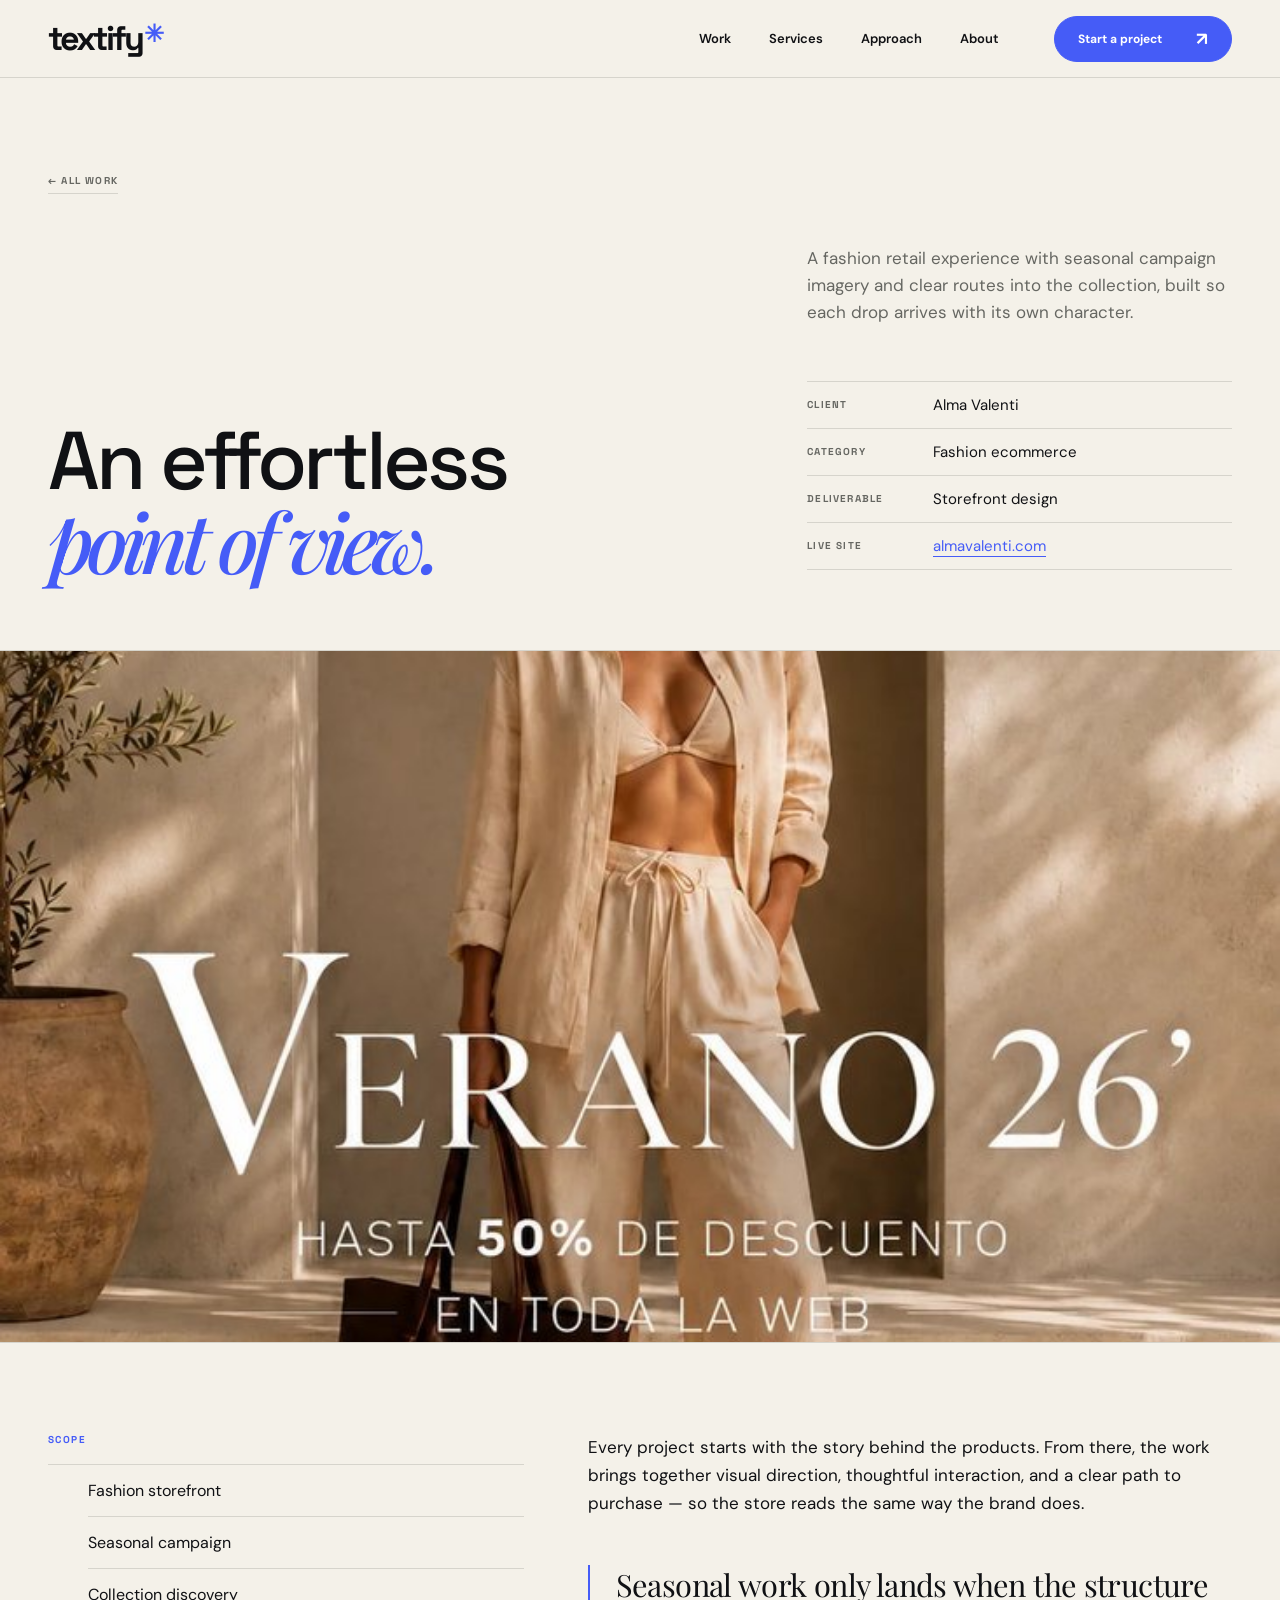
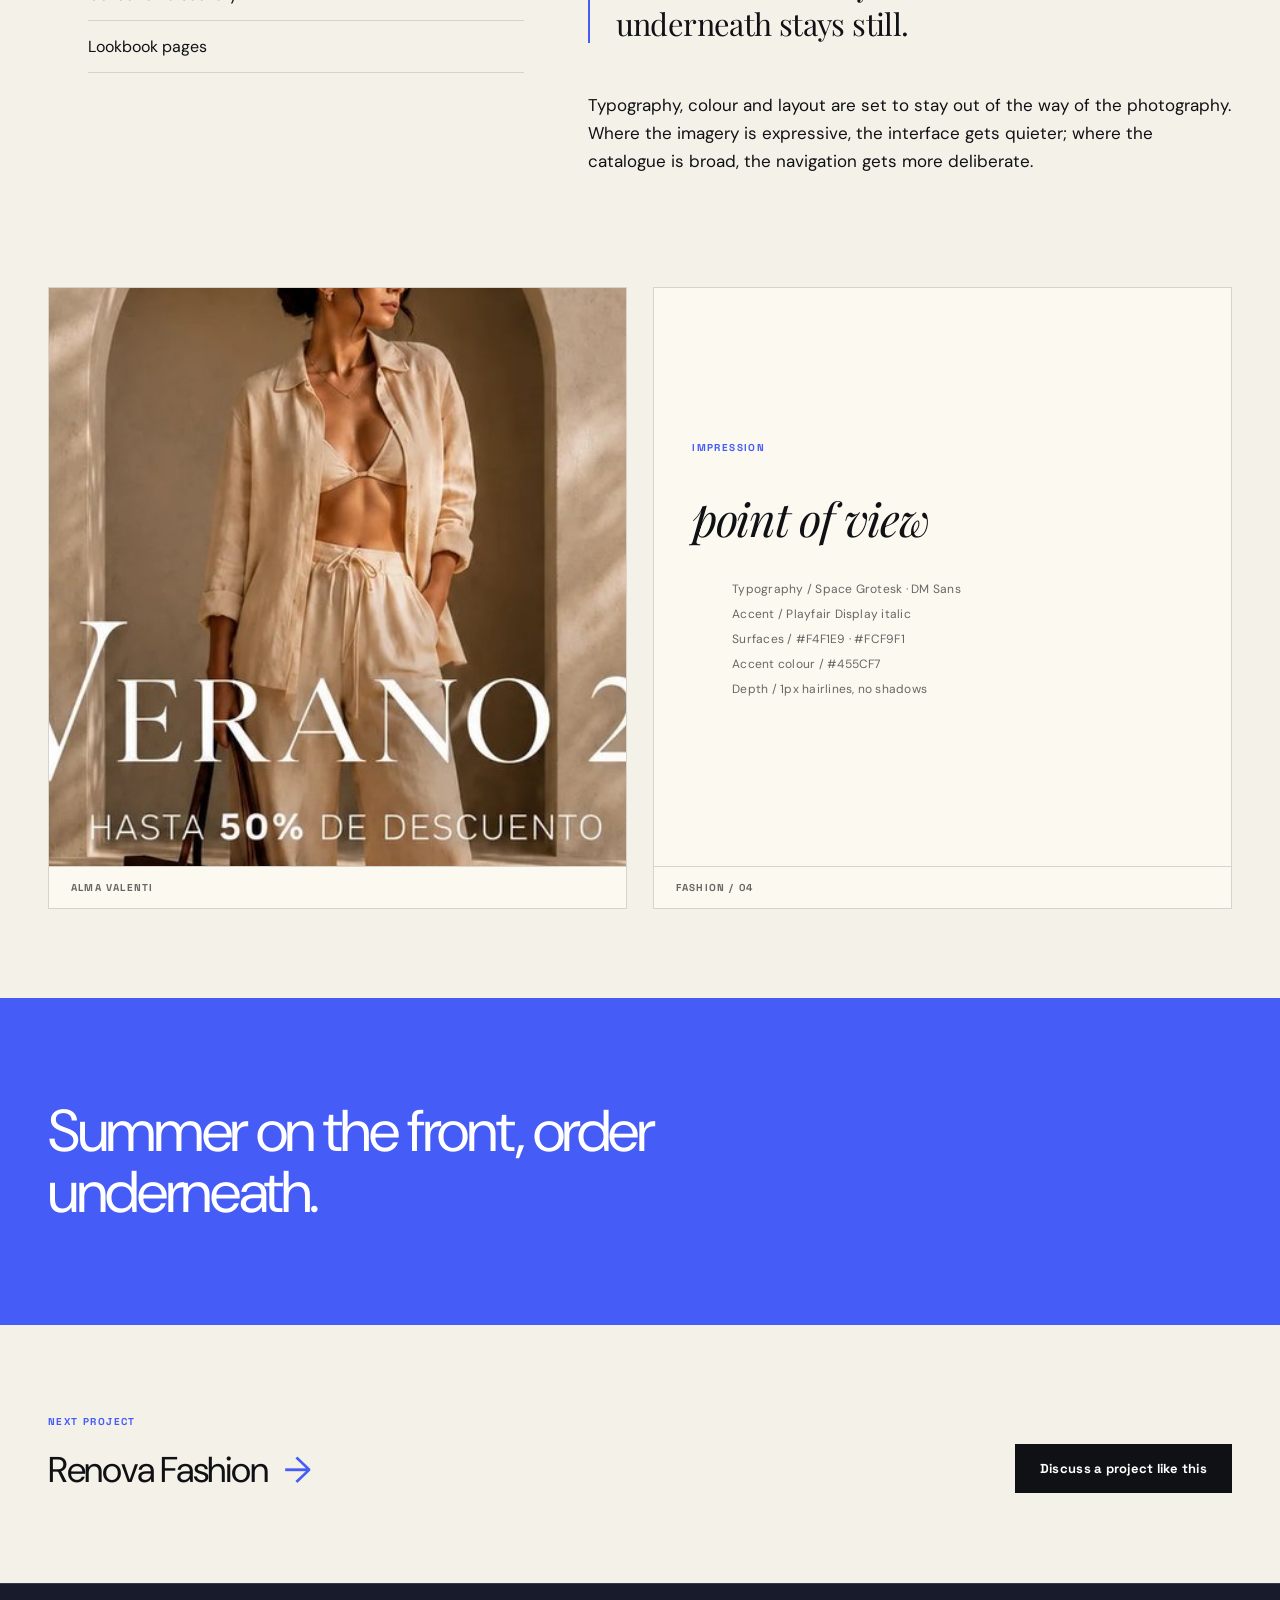
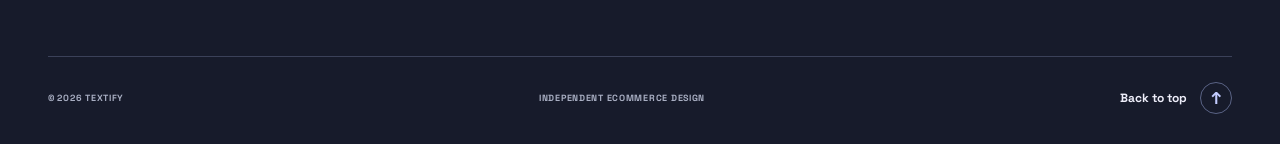
==== works/alma-valenti.html @ 061ca4c0 "Textify portfolio: case-study pages, flat interaction states, a11y fixes - Add six generated case-st" ====
<!doctype html>
<html lang="en">
<head>
  <meta charset="utf-8">
  <meta name="viewport" content="width=device-width, initial-scale=1">
  <meta name="theme-color" content="#f4f1e9">
  <meta name="description" content="Alma Valenti — Fashion ecommerce designed by Textify. A fashion retail experience with seasonal campaign imagery and clear routes into the collection, built so each drop arrives with its own character.">
  <title>Alma Valenti — Textify case study</title>
  <link rel="icon" href="data:image/svg+xml,%3Csvg xmlns='http://www.w3.org/2000/svg' viewBox='0 0 64 64'%3E%3Crect width='64' height='64' rx='13' fill='%23455cf7'/%3E%3Ctext x='32' y='46' font-family='Arial,Helvetica,sans-serif' font-size='42' fill='%23fff' text-anchor='middle'%3E%E2%9C%B3%3C/text%3E%3C/svg%3E">
  <meta property="og:type" content="article">
  <meta property="og:title" content="Alma Valenti — Textify case study">
  <meta property="og:description" content="A fashion retail experience with seasonal campaign imagery and clear routes into the collection, built so each drop arrives with its own character.">
  <meta name="twitter:card" content="summary_large_image">
  <link rel="preconnect" href="https://fonts.googleapis.com">
  <link rel="preconnect" href="https://fonts.gstatic.com" crossorigin>
  <link href="https://fonts.googleapis.com/css2?family=DM+Sans:wght@400;500;600;700&family=Space+Grotesk:wght@400;500;600;700&family=Playfair+Display:ital,wght@1,500;1,600&display=swap" rel="stylesheet">
  <link rel="stylesheet" href="../styles.css">
  <link rel="stylesheet" href="../v2.css">
  <script src="../app.js" defer></script>
</head>
<body class="cs-page">
  <a class="skip-link" href="#main">Skip to content</a>
  <header class="site-top">
    <div class="site-header cs-header" id="top">
      <a class="wordmark" href="../index.html" aria-label="Textify home">textify<span class="wordmark-mark">✳</span></a>
      <nav class="desktop-nav" aria-label="Main navigation">
        <a href="../index.html#work">Work</a><a href="../index.html#services">Services</a><a href="../index.html#approach">Approach</a><a href="../index.html#about">About</a>
      </nav>
      <a class="header-cta" href="../index.html#contact">Start a project <span aria-hidden="true">↗</span></a>
      <button class="menu-toggle" type="button" aria-label="Open menu" aria-expanded="false" aria-controls="mobile-menu"><span></span><span></span></button>
    </div>
  </header>
  <nav class="mobile-menu" id="mobile-menu" aria-label="Mobile navigation" hidden>
    <a href="../index.html#work">Work</a><a href="../index.html#services">Services</a><a href="../index.html#approach">Approach</a><a href="../index.html#about">About</a>
    <a href="../index.html#contact" class="mobile-menu-cta">Start a project <span aria-hidden="true">↗</span></a>
    <p class="mobile-menu-foot"><a href="mailto:testimonyakinbinu490@gmail.com">testimonyakinbinu490@gmail.com</a></p>
  </nav>
  <div class="menu-backdrop" id="menu-backdrop" hidden></div>

  <main id="main" class="cs-main">
    <section class="cs-intro">
      <div class="wrap">
        <a class="cs-back" href="../index.html#work"><span aria-hidden="true">←</span> All work</a>
        <div class="cs-title-grid">
          <h1 class="cs-headline">An effortless<br><em>point of view.</em></h1>
          <div class="cs-lede">
            <p>A fashion retail experience with seasonal campaign imagery and clear routes into the collection, built so each drop arrives with its own character.</p>
            <dl class="cs-meta">
              <div><dt>Client</dt><dd>Alma Valenti</dd></div>
              <div><dt>Category</dt><dd>Fashion ecommerce</dd></div>
              <div><dt>Deliverable</dt><dd>Storefront design</dd></div>
              <div><dt>Live site</dt><dd><a href="https://almavalenti.com/" target="_blank" rel="noopener noreferrer">almavalenti.com</a></dd></div>
            </dl>
          </div>
        </div>
      </div>
    </section>

    <figure class="cs-hero">
      <img src="../assets/alma.jpg" alt="Alma Valenti fashion campaign imagery for Textify" fetchpriority="high">
    </figure>

    <section class="cs-body">
      <div class="wrap cs-body-grid">
        <div class="cs-scope">
          <p class="cs-label">Scope</p>
          <ul class="cs-scope-list">
            <li>Fashion storefront</li>
            <li>Seasonal campaign</li>
            <li>Collection discovery</li>
            <li>Lookbook pages</li>
          </ul>
        </div>
        <div class="cs-prose">
          <p>Every project starts with the story behind the products. From there, the work brings together visual direction, thoughtful interaction, and a clear path to purchase — so the store reads the same way the brand does.</p>
          <blockquote class="cs-quote"><p>Seasonal work only lands when the structure underneath stays still.</p></blockquote>
          <p>Typography, colour and layout are set to stay out of the way of the photography. Where the imagery is expressive, the interface gets quieter; where the catalogue is broad, the navigation gets more deliberate.</p>
        </div>
      </div>
    </section>

    <section class="cs-pair">
      <div class="wrap cs-pair-grid">
        <figure class="cs-tile">
          <span class="cs-tile-crop cs-tile-crop--detail"><img src="../assets/alma.jpg" alt="Alma Valenti product detail" loading="lazy"></span>
          <figcaption>ALMA VALENTI</figcaption>
        </figure>
        <figure class="cs-tile cs-tile--spec">
          <div class="cs-spec">
            <p class="cs-label">Impression</p>
            <p class="cs-spec-word">point of view</p>
            <ul class="cs-spec-list">
              <li>Typography / Space Grotesk · DM Sans</li>
              <li>Accent / Playfair Display italic</li>
              <li>Surfaces / #F4F1E9 · #FCF9F1</li>
              <li>Accent colour / #455CF7</li>
              <li>Depth / 1px hairlines, no shadows</li>
            </ul>
          </div>
          <figcaption>FASHION / 04</figcaption>
        </figure>
      </div>
    </section>

    <section class="cs-band">
      <div class="wrap">
        <p class="cs-statement">Summer on the front, order underneath.</p>
      </div>
    </section>

    <section class="cs-next">
      <div class="wrap cs-next-grid">
        <div>
          <p class="cs-label">Next project</p>
          <a class="cs-next-link" href="./renova-fashion.html">Renova Fashion <span aria-hidden="true">→</span></a>
        </div>
        <a class="cs-discuss" href="../index.html#contact">Discuss a project like this</a>
      </div>
    </section>
  </main>

  <footer class="footer footer-menu">
    <div class="wrap">
      <div class="footer-bottom">
        <span>© <span id="year"></span> TEXTIFY</span>
        <span>INDEPENDENT ECOMMERCE DESIGN</span>
        <a class="footer-back" href="#top">Back to top <span aria-hidden="true">↑</span></a>
      </div>
    </div>
  </footer>
</body>
</html>
---- styles.css ----
:root{--paper:#f6f3eb;--white:#fcf9f1;--ink:#111111;--muted:#666762;--line:#d6d4cc;--blue:#395afe;--blue-dark:#2745d7;--font:'Space Grotesk',Arial,sans-serif;--body:'DM Sans',Arial,sans-serif;--serif:'Playfair Display',Georgia,serif}
*{box-sizing:border-box}html{scroll-behavior:smooth}body{margin:0;background:var(--paper);color:var(--ink);font-family:var(--body);-webkit-font-smoothing:antialiased}button,input,textarea,select{font:inherit}button{cursor:pointer}a{color:inherit;text-decoration:none}img{display:block;max-width:100%}h1,h2,h3,p{margin-top:0}h1,h2,h3{font-family:var(--font);font-weight:500;letter-spacing:-.065em}em{font-family:var(--serif);font-weight:500;letter-spacing:-.08em}::selection{background:var(--blue);color:white}.wrap{width:min(1450px,calc(100% - 96px));margin-inline:auto}.section-pad{padding-block:126px}.skip-link{position:absolute;top:-60px;left:15px;background:var(--ink);color:#fff;padding:12px;z-index:100}.skip-link:focus{top:10px}*:focus-visible{outline:3px solid var(--blue);outline-offset:3px}
.announcement{height:34px;background:var(--blue);color:#fff;display:flex;align-items:center;gap:11px;padding:0 48px;font-family:var(--font);font-size:10px;font-weight:700;letter-spacing:.12em}.announcement-end{margin-left:auto}.site-header{height:88px;padding:0 48px;display:flex;align-items:center;border-bottom:1px solid var(--line);gap:35px;background:var(--paper);position:relative;z-index:20}.wordmark,.footer-logo{font-family:var(--font);font-weight:700;font-size:34px;letter-spacing:-.09em;line-height:1}.wordmark-mark,.footer-logo span{font-family:Arial,sans-serif;color:var(--blue);font-size:.7em;vertical-align:top;margin-left:2px;letter-spacing:0}.desktop-nav{margin-left:auto;display:flex;gap:38px;align-items:center}.desktop-nav a{font-size:13px;font-weight:600;transition:color .2s}.desktop-nav a:hover,.text-link:hover{color:var(--blue)}.header-cta{margin-left:20px;border:1px solid var(--ink);padding:14px 18px;font-size:12px;font-weight:700;display:flex;gap:34px;align-items:center;transition:background .2s,color .2s}.header-cta:hover{background:var(--ink);color:white}.header-cta span{font-size:18px;line-height:0}.menu-toggle,.mobile-menu{display:none}
.eyebrow{font-family:var(--font);font-size:10px;font-weight:700;letter-spacing:.16em;text-transform:uppercase;display:flex;align-items:center;gap:12px}.eyebrow .line{width:26px;height:1px;background:var(--ink)}.hero{display:grid;grid-template-columns:1fr .86fr;min-height:710px}.hero-copy{padding:88px 34px 32px 0;display:flex;flex-direction:column}.hero h1{font-size:clamp(64px,6.3vw,112px);line-height:.98;margin:84px 0 30px;white-space:nowrap}.hero h1 em{color:var(--blue)}.hero-lede{font-size:20px;line-height:1.45;letter-spacing:-.035em;max-width:445px}.hero-actions{display:flex;align-items:center;gap:36px;margin-top:32px}.button{min-height:55px;display:inline-flex;align-items:center;justify-content:space-between;gap:52px;padding:0 21px;font-family:var(--font);font-size:13px;font-weight:700;border:1px solid transparent;transition:transform .2s,background .2s}.button:hover{transform:translateY(-3px)}.button span:last-child{font-size:21px;font-weight:400}.button-dark{background:var(--ink);color:white}.button-dark:hover{background:var(--blue)}.text-link{font-size:13px;font-weight:700;border-bottom:1px solid var(--ink);padding-bottom:6px}.text-link span{margin-left:18px}.hero-foot{margin-top:auto;display:flex;justify-content:space-between;font-family:var(--font);font-size:10px;font-weight:700;letter-spacing:.1em}.hero-visual{position:relative;background:#c9c9c8;overflow:hidden;min-height:710px}.hero-visual-label{position:absolute;z-index:3;top:24px;left:25px;right:25px;display:flex;justify-content:space-between;font-family:var(--font);font-size:10px;font-weight:700;letter-spacing:.13em}.hero-visual-label span{font-size:22px;line-height:.6}.portrait-stage{position:absolute;inset:0;overflow:hidden}.portrait-stage:after{content:'';position:absolute;inset:0;background:linear-gradient(180deg,transparent 60%,rgba(0,0,0,.34));pointer-events:none}.portrait-stage img{width:100%;height:100%;object-fit:cover;object-position:center 20%;filter:grayscale(1) contrast(1.1)}.orbit-tag{position:absolute;right:7%;top:26%;z-index:2;width:126px;height:126px;border-radius:50%;background:var(--blue);color:#fff;display:flex;align-items:center;justify-content:center;font-family:var(--font);font-size:20px;font-weight:700;letter-spacing:-.07em;transform:rotate(12deg);box-shadow:0 12px 24px #0002}.orbit-tag span{font-size:8px;align-self:center;margin-top:-20px;margin-left:2px}.image-caption{position:absolute;z-index:2;bottom:24px;left:25px;right:25px;display:flex;justify-content:space-between;color:#fff;font-family:var(--font);font-size:10px;letter-spacing:.1em;font-weight:700}
.ticker{overflow:hidden;background:var(--ink);color:white;height:64px;display:flex;align-items:center}.ticker-track{display:flex;align-items:center;gap:36px;white-space:nowrap;animation:marquee 32s linear infinite;font:700 13px var(--font);letter-spacing:.12em}.ticker-track b{color:#7890ff;font-size:23px}@keyframes marquee{to{transform:translateX(-50%)}}
.section-heading{display:flex;justify-content:space-between;align-items:end;gap:45px;margin-bottom:52px}.section-heading h2,.about-copy h2,.faq-grid h2,.contact-copy h2{font-size:clamp(53px,5.3vw,86px);line-height:1.02;margin:22px 0 0}.section-heading h2 em,.about-copy h2 em,.faq-grid h2 em,.contact-copy h2 em{color:var(--blue)}.section-heading>p{font-size:16px;line-height:1.55;color:#484943;max-width:390px;margin:0 5% 5px 0;letter-spacing:-.015em}.work-section{background:#fffefa}.filter-bar{display:flex;gap:8px;margin-bottom:24px}.filter{border:1px solid var(--line);background:transparent;padding:10px 16px;font:600 12px var(--font);transition:background .2s,color .2s,border-color .2s}.filter:hover,.filter.active{background:var(--ink);border-color:var(--ink);color:#fff}.filter sup{font-size:9px;margin-left:7px}.project-grid{display:grid;grid-template-columns:repeat(2,1fr);gap:48px 24px}.project-large{grid-column:1/-1}.project-card[hidden]{display:none}.project-open{padding:0;border:0;background:transparent;display:block;width:100%;text-align:left;color:inherit}.project-art{height:clamp(310px,34vw,560px);overflow:hidden;position:relative;transition:filter .3s}.project-large .project-art{height:clamp(420px,46vw,680px)}.project-open:hover .project-art{filter:saturate(1.18)}.project-open:hover .project-arrow{background:var(--blue);color:#fff;transform:rotate(45deg)}.art-corner{position:absolute;bottom:18px;right:20px;font:700 10px var(--font);letter-spacing:.1em}.project-meta{padding-top:17px;display:flex;align-items:center;justify-content:space-between;gap:10px}.project-meta strong{display:block;font:600 25px var(--font);letter-spacing:-.055em}.project-meta small{display:block;margin-top:5px;font-size:12px;color:var(--muted)}.project-arrow{width:40px;height:40px;border:1px solid var(--ink);border-radius:50%;display:grid;place-items:center;font-size:21px;transition:all .2s}.art-form{background:#d0cdc3;padding:5% 7% 6%}.mock-browser{background:#f3f0e7;width:100%;height:100%;box-shadow:0 22px 50px #24221e27;transform:perspective(1000px) rotateX(1deg);overflow:hidden}.mock-top{height:12%;display:flex;align-items:center;justify-content:space-between;padding:0 4%;border-bottom:1px solid #c9c6bd;color:#2d332d}.mock-top strong{font:700 clamp(17px,2.5vw,39px) var(--font);letter-spacing:-.09em}.mock-top strong span{font-size:9px;vertical-align:top}.mock-top>span{font:600 clamp(5px,.65vw,10px) var(--font);letter-spacing:.1em}.form-layout{display:grid;grid-template-columns:1.05fr .95fr;height:88%;}.form-product{position:relative;background:#afa996;overflow:hidden}.vase{position:absolute;bottom:16%;background:#cdc9b9;box-shadow:inset -18px 0 25px #887e6838,12px 16px 15px #3c362b3a}.vase-one{height:65%;width:33%;left:27%;border-radius:40% 40% 26% 25%/19% 19% 15% 15%;clip-path:polygon(29% 0,70% 0,74% 13%,94% 37%,88% 81%,71% 100%,27% 100%,8% 82%,4% 37%,26% 13%)}.vase-two{height:42%;width:22%;left:58%;bottom:16%;background:#6a6d5c;clip-path:polygon(20% 0,80% 0,70% 25%,92% 100%,8% 100%,30% 25%);border-radius:14px}.vase-shadow{position:absolute;bottom:13%;left:15%;height:5%;width:68%;border-radius:50%;background:#3a352542;filter:blur(11px)}.form-type{display:flex;flex-direction:column;justify-content:center;align-items:flex-start;padding:7% 10%;color:#344237}.form-type small{font:700 clamp(7px,.8vw,12px) var(--font);letter-spacing:.18em}.form-type b{font:500 clamp(44px,7vw,110px)/.92 var(--font);letter-spacing:-.08em;margin:8% 0}.form-type i{font-family:var(--serif);font-weight:500}.form-type>span{border-bottom:1px solid #344237;padding-bottom:5px;font:700 clamp(8px,.8vw,13px) var(--font)}.art-muse{background:#dac6bd;display:flex;align-items:center}.muse-copy{position:relative;z-index:2;margin-left:8%;width:52%;color:#5a352d}.muse-copy small{font:700 12px var(--font);letter-spacing:.2em}.muse-copy b{font:500 clamp(45px,5.4vw,85px)/.95 var(--font);letter-spacing:-.075em;display:block;margin:38px 0 50px}.muse-copy i{font-family:var(--serif);font-weight:500}.muse-copy>span{font:700 9px var(--font);letter-spacing:.12em;border:1px solid #5a352d;padding:13px}.muse-product{height:100%;width:42%;position:relative;background:radial-gradient(circle at 50% 70%,#e9d5ca,#b99d90)}.bottle{position:absolute;bottom:15%;height:55%;width:28%;background:linear-gradient(90deg,#6b351f,#9a562f 28%,#bf7a48 60%,#7e4328);border-radius:16px 16px 5px 5px;box-shadow:18px 25px 26px #4f342e4d;display:flex;align-items:center;justify-content:center;color:#f4e6d9;text-align:center;line-height:1}.bottle:before{content:'';position:absolute;height:18%;width:72%;bottom:100%;background:#e7d4c5;border-radius:5px 5px 0 0}.bottle span{font:700 14px var(--font);letter-spacing:-.06em}.bottle span small{font-size:7px;letter-spacing:.1em}.bottle-back{left:13%;transform:scale(.82);bottom:17%}.bottle-front{left:49%}.art-arc{background:#bec3b7;color:#20302d;padding:28px 34px}.arc-header{display:flex;justify-content:space-between;font:700 15px var(--font);letter-spacing:-.04em}.arc-header span{font-size:8px;letter-spacing:.12em}.arc-type{position:relative;z-index:2;font:700 clamp(59px,7.7vw,125px)/.82 var(--font);letter-spacing:-.09em;margin-top:10%}.arc-type i{font-family:var(--serif);font-weight:500}.arc-model{position:absolute;right:7%;bottom:-10%;width:38%;height:88%}.arc-head{position:absolute;top:5%;left:28%;width:42%;height:26%;border-radius:45% 45% 48% 48%;background:#614a3d;z-index:2;box-shadow:inset -12px 2px 5px #241b1970}.arc-head:before{content:'';position:absolute;top:-8%;left:-2%;height:35%;width:104%;border-radius:70% 70% 20% 20%;background:#1d2320}.arc-shirt{position:absolute;bottom:0;width:100%;height:69%;background:#48574c;clip-path:polygon(25% 0,70% 0,100% 22%,92% 100%,7% 100%,0 22%);box-shadow:inset -40px 0 15px #0002}.work-note{margin-top:32px;color:#73746e;font:500 11px var(--font);display:flex;gap:11px;align-items:center}.work-note span{color:var(--blue);font-size:18px}
.statement{background:var(--blue);color:white;overflow:hidden}.statement-inner{position:relative}.statement .eyebrow{margin-bottom:50px}.statement p:not(.eyebrow){font:500 clamp(48px,6.5vw,104px)/1.06 var(--font);letter-spacing:-.07em;max-width:1140px;margin:0}.statement em{color:#b5c4ff}.statement-flower{position:absolute;right:-10px;top:-48px;font:300px/1 Arial,sans-serif;color:#ffffff24}
.services-section{background:var(--paper)}.service-list{border-top:1px solid var(--ink)}.service-row{border-bottom:1px solid var(--ink)}.service-row summary{list-style:none;display:grid;grid-template-columns:90px 1fr 45px;align-items:center;min-height:122px;cursor:pointer}.service-row summary::-webkit-details-marker{display:none}.service-num{align-self:center;font:700 11px var(--font);color:var(--blue)}.service-name{font:500 clamp(34px,4.2vw,67px)/1 var(--font);letter-spacing:-.065em}.service-icon{font:34px var(--font);transition:transform .25s}.service-row[open] .service-icon{transform:rotate(45deg);color:var(--blue)}.service-content{display:flex;align-items:center;gap:10px;padding:0 0 35px 90px;flex-wrap:wrap}.service-content p{max-width:400px;margin:0 auto 0 0;font-size:15px;line-height:1.5}.service-content span{border:1px solid var(--line);font:600 10px var(--font);padding:9px 11px;white-space:nowrap}
.approach-section{background:#e5e8df}.process-grid{display:grid;grid-template-columns:repeat(4,1fr);gap:1px;border:1px solid #c4c9be;background:#c4c9be}.process-card{background:#e5e8df;padding:28px;min-height:330px;display:flex;flex-direction:column;transition:background .25s}.process-card:hover{background:#eff2ea}.process-card>span{font:700 10px var(--font);letter-spacing:.12em}.process-symbol{font:60px var(--font);color:var(--blue);margin:auto 0 26px}.process-card h3{font-size:31px;margin:0 0 10px}.process-card p{font-size:13px;line-height:1.5;margin:0;max-width:210px;color:#555a52}
.about-section{background:#fffefa}.about-grid{display:grid;grid-template-columns:.9fr 1fr;gap:clamp(70px,11vw,180px);align-items:center}.about-image{height:640px;background:#bdbdbb;position:relative;overflow:hidden}.about-image img{width:100%;height:100%;object-fit:cover;object-position:center 21%;filter:grayscale(1)}.about-image-tag{position:absolute;bottom:20px;left:20px;background:var(--blue);color:#fff;padding:13px 16px;font:700 10px var(--font);letter-spacing:.1em}.about-copy h2{margin-bottom:32px}.about-copy>p:not(.eyebrow){max-width:520px;color:#565852;line-height:1.6;font-size:16px}.about-copy .about-lead{font-size:23px!important;line-height:1.35!important;color:var(--ink)!important;letter-spacing:-.035em}.about-signoff{border-top:1px solid var(--line);margin-top:50px;padding-top:20px;display:flex;align-items:center;justify-content:space-between;gap:20px}.about-signoff span{font:700 9px var(--font);letter-spacing:.14em}.about-signoff b{font:700 24px var(--font);letter-spacing:-.08em;color:var(--blue)}
.faq-section{background:var(--paper);border-top:1px solid var(--line)}.faq-grid{display:grid;grid-template-columns:.8fr 1.2fr;gap:80px}.faq-list{border-top:1px solid var(--ink)}.faq-list details{border-bottom:1px solid var(--line)}.faq-list summary{list-style:none;display:flex;justify-content:space-between;align-items:center;gap:15px;padding:26px 0;cursor:pointer;font:600 18px var(--font);letter-spacing:-.03em}.faq-list summary::-webkit-details-marker{display:none}.faq-list summary span{font-size:24px;font-weight:400;transition:transform .2s}.faq-list details[open] summary span{transform:rotate(45deg);color:var(--blue)}.faq-list details p{line-height:1.6;font-size:14px;color:#60615d;max-width:580px;padding-bottom:22px;margin:0}
.contact-section{background:#151616;color:white}.contact-grid{display:grid;grid-template-columns:1fr .8fr;gap:clamp(65px,8vw,140px)}.contact-copy h2{font-size:clamp(52px,5.5vw,90px);margin-top:30px}.contact-copy>p:not(.eyebrow){font-size:18px;line-height:1.45;color:#b9bab5;max-width:420px;margin-top:30px}.contact-decoration{font:clamp(180px,23vw,340px)/1 Arial,sans-serif;color:#3859f7;margin-top:80px;transform:rotate(-9deg)}.contact-form{display:flex;flex-direction:column;padding-top:5px}.contact-form label{font:700 10px var(--font);letter-spacing:.12em;margin:0 0 12px}.contact-form label span{color:#8ea0ff}.contact-form input,.contact-form select,.contact-form textarea{width:100%;border:0;border-bottom:1px solid #656765;background:transparent;border-radius:0;color:#fff;padding:0 0 17px;margin-bottom:36px;outline:0;font:500 16px var(--body)}.contact-form input::placeholder,.contact-form textarea::placeholder{color:#898b88}.contact-form select{appearance:none;background-image:url("data:image/svg+xml,%3Csvg xmlns='http://www.w3.org/2000/svg' width='12' height='12' viewBox='0 0 12 12'%3E%3Cpath fill='none' stroke='white' d='m2 4 4 4 4-4'/%3E%3C/svg%3E");background-position:right 8px center;background-repeat:no-repeat;color:#aaa}.contact-form select:valid{color:#fff}.contact-form select option{background:#151616;color:#fff}.contact-form input:focus,.contact-form select:focus,.contact-form textarea:focus{border-bottom-color:#8ea0ff}.contact-form textarea{resize:vertical;min-height:90px}.button-blue{background:var(--blue);color:#fff;width:100%;margin-top:8px}.button-blue:hover{background:var(--blue-dark)}.form-note{font-size:11px;color:#979997;margin:14px 0 0;line-height:1.45}.footer{background:#151616;color:white;border-top:1px solid #343535;padding:42px 0 20px}.footer-top{display:flex;justify-content:space-between;align-items:start;padding-bottom:85px}.footer-logo{font-size:clamp(70px,13vw,200px)}.footer-top p{font-size:13px;color:#a4a5a2;line-height:1.5}.footer-bottom{border-top:1px solid #353636;padding-top:19px;display:flex;justify-content:space-between;gap:15px;font:700 10px var(--font);letter-spacing:.1em}.footer-bottom a:hover{color:#94a5ff}
.project-dialog{border:0;padding:0;width:min(620px,calc(100% - 30px));max-height:calc(100vh - 40px);background:var(--paper);color:var(--ink);box-shadow:0 30px 100px #0008}.project-dialog::backdrop{background:#101111bd;backdrop-filter:blur(7px)}.dialog-close{position:absolute;right:17px;top:12px;border:0;background:transparent;font:35px var(--font)}.dialog-body{padding:65px 46px 35px}.dialog-body h2{font-size:57px;line-height:1.03;margin:15px 0 25px}.dialog-body>p:not(.eyebrow){font-size:17px;line-height:1.5;max-width:460px;color:#555}.dialog-points{display:flex;gap:10px;flex-wrap:wrap;margin:34px 0 48px}.dialog-points span{font:700 10px var(--font);padding:11px 12px;border:1px solid var(--line)}.dialog-footer{border-top:1px solid var(--ink);padding-top:20px;display:flex;justify-content:space-between;gap:20px;font:700 10px var(--font);letter-spacing:.08em}.dialog-footer a{color:var(--blue)}
.real-art{background:#d7d1c8;color:#fff;height:clamp(360px,38vw,600px)}.real-art>img{position:absolute;inset:0;width:100%;height:100%;object-fit:cover;transition:transform .6s ease}.project-open:hover .real-art>img{transform:scale(1.045)}.real-art:after{content:'';position:absolute;inset:0;background:linear-gradient(180deg,#0006 0%,transparent 35%,#0001 60%,#0007 100%)}.real-art-top,.real-art-title,.real-art .art-corner{position:absolute;z-index:1}.real-art-top{top:25px;left:28px;right:28px;display:flex;justify-content:space-between;align-items:center;gap:15px;font:700 11px var(--font);letter-spacing:.12em}.real-art-top span:last-child{font-size:9px}.real-art-title{left:28px;bottom:35px;font:500 clamp(42px,5vw,75px)/.96 var(--font);letter-spacing:-.075em;text-shadow:0 2px 20px #0005}.real-art-title i{font-family:var(--serif);font-weight:500}.real-art .art-corner{right:26px;bottom:29px}.art-ecoraft>img{object-position:center 35%}.art-ecoraft:after{background:linear-gradient(180deg,#0008,transparent 45%,#0009)}.art-dewlip>img{object-position:center}.art-dewlip:after{background:linear-gradient(180deg,#34282265,transparent 40%,#4a29297d)}.art-alma>img{object-position:center 34%}.art-alma:after{background:linear-gradient(180deg,#0007,transparent 36%,#0008)}.filter-bar{scrollbar-width:none}.filter-bar::-webkit-scrollbar{display:none}
@media(max-width:1100px){.wrap{width:min(100% - 56px,1450px)}.site-header{padding:0 28px}.hero{min-height:620px}.hero-visual{min-height:620px}.hero-copy{padding-top:70px}.hero h1{font-size:clamp(54px,6.5vw,85px);margin-top:75px}.section-pad{padding-block:95px}.about-image{height:570px}.process-card{min-height:300px;padding:20px}.contact-grid{gap:55px}}
@media(max-width:900px){.wrap{width:calc(100% - 36px)}.announcement{height:30px;padding:0 18px;font-size:8px}.announcement-end{display:none}.site-header{height:70px;padding:0 18px}.wordmark{font-size:30px}.desktop-nav,.header-cta{display:none}.menu-toggle{margin-left:auto;width:38px;height:38px;border:0;background:transparent;display:flex;flex-direction:column;justify-content:center;gap:6px;padding:6px}.menu-toggle span{height:2px;background:var(--ink);width:100%;transition:transform .2s}.menu-toggle[aria-expanded=true] span:first-child{transform:translateY(4px) rotate(45deg)}.menu-toggle[aria-expanded=true] span:last-child{transform:translateY(-4px) rotate(-45deg)}.mobile-menu:not([hidden]){display:flex;position:absolute;top:100px;left:0;right:0;z-index:19;flex-direction:column;background:var(--paper);padding:20px 18px 30px;border-bottom:1px solid var(--ink);box-shadow:0 16px 25px #0002}.mobile-menu a{font:600 26px var(--font);letter-spacing:-.06em;padding:13px 0;border-bottom:1px solid var(--line)}.hero{display:flex;flex-direction:column}.hero-copy{padding:58px 0 32px}.hero h1{font-size:clamp(51px,11.5vw,80px);margin:60px 0 26px;white-space:normal}.hero-lede{font-size:16px;max-width:380px}.hero-actions{gap:25px;margin-top:24px}.hero-foot{margin-top:72px}.hero-visual{min-height:560px}.hero-visual img{object-position:center 18%}.orbit-tag{width:95px;height:95px;font-size:17px}.section-pad{padding-block:76px}.section-heading{display:block;margin-bottom:35px}.section-heading h2,.about-copy h2,.faq-grid h2,.contact-copy h2{font-size:clamp(47px,10vw,70px)}.section-heading>p{margin:25px 0 0;font-size:15px}.filter-bar{overflow-x:auto;padding-bottom:5px}.filter{white-space:nowrap}.project-grid{display:block}.project-card{margin-bottom:35px}.project-large .project-art,.project-art{height:410px}.project-meta strong{font-size:22px}.work-note{line-height:1.4}.statement .eyebrow{margin-bottom:35px}.statement p:not(.eyebrow){font-size:clamp(43px,9vw,70px)}.statement-flower{font-size:180px;top:-20px}.service-row summary{min-height:95px;grid-template-columns:45px 1fr 30px}.service-name{font-size:clamp(30px,7vw,48px)}.service-content{padding-left:45px}.service-content p{width:100%;margin-bottom:13px}.process-grid{grid-template-columns:repeat(2,1fr)}.process-card{min-height:270px}.about-grid,.faq-grid,.contact-grid{display:block}.about-image{height:550px;margin-bottom:48px}.about-copy>p:not(.eyebrow){font-size:15px}.faq-grid h2{margin-bottom:40px}.contact-copy>p:not(.eyebrow){font-size:16px}.contact-decoration{display:none}.contact-form{margin-top:52px}.footer-top{padding-bottom:55px}.footer-logo{font-size:clamp(70px,16vw,130px)}.footer-top p{display:none}.footer-bottom{font-size:8px}}
@media(max-width:480px){.hero h1{font-size:clamp(47px,11.1vw,58px)}.hero-visual{min-height:490px}.image-caption{font-size:8px}.image-caption span:last-child{max-width:110px;text-align:right}.project-large .project-art,.project-art{height:340px}.art-form{padding:8% 5%}.form-type b{font-size:38px}.form-type small,.form-type>span{font-size:6px}.muse-copy b{font-size:45px}.muse-copy>span{font-size:7px;padding:8px}.muse-product{width:48%}.bottle{width:37%}.arc-type{font-size:62px;margin-top:22%}.arc-header span{display:none}.project-meta strong{font-size:20px}.process-grid{grid-template-columns:1fr 1fr}.process-card{min-height:235px;padding:16px}.process-symbol{font-size:40px}.process-card h3{font-size:24px}.process-card p{font-size:11px}.about-image{height:480px}.faq-list summary{font-size:16px}.dialog-body{padding:60px 25px 25px}.dialog-body h2{font-size:46px}.dialog-footer{display:block}.dialog-footer a{display:block;margin-top:12px}.footer-bottom span:nth-child(2){display:none}}
@media(prefers-reduced-motion:reduce){html{scroll-behavior:auto}.ticker-track,*,*:before,*:after{transition-duration:.01ms!important}}
---- v2.css ----
:root{--ink:#101114;--paper:#f4f1e9;--blue:#455cf7}
body{overflow-x:hidden}
.announcement{background:#111318;color:#c7c9d4}
.site-header{background:#f4f1e9;height:78px;border-color:#d8d5cd}
.header-cta{background:var(--blue);border-color:var(--blue);color:#fff;border-radius:50px;padding-inline:23px}
.header-cta:hover{background:#171820;border-color:#171820}
.hero-v2{width:100%;min-height:min(850px,calc(100svh - 112px));position:relative;display:grid;grid-template-columns:1fr .78fr;background:radial-gradient(circle at 72% 55%,#282d52 0,#171927 34%,#101116 70%);color:#f5f3ed;overflow:hidden;isolation:isolate}
#hero-webgl,.hero-grid,.hero-noise{position:absolute;inset:0;width:100%;height:100%;pointer-events:none}
#hero-webgl{z-index:-2;opacity:.95}
.hero-grid{z-index:-1;background-image:linear-gradient(#fff1 1px,transparent 1px),linear-gradient(90deg,#fff1 1px,transparent 1px);background-size:70px 70px;mask-image:linear-gradient(90deg,transparent 5%,#0007 52%,#000 100%)}
.hero-noise{z-index:4;opacity:.16;background-image:url("data:image/svg+xml,%3Csvg viewBox='0 0 180 180' xmlns='http://www.w3.org/2000/svg'%3E%3Cfilter id='n'%3E%3CfeTurbulence type='fractalNoise' baseFrequency='.65' numOctaves='3' stitchTiles='stitch'/%3E%3C/filter%3E%3Crect width='100%25' height='100%25' filter='url(%23n)' opacity='.2'/%3E%3C/svg%3E")}
.hero-v2 .hero-copy{position:relative;z-index:5;padding:46px 0 32px max(48px,calc((100vw - 1450px)/2));min-width:0}
.hero-v2 .eyebrow{font-size:10px;color:#adb3c8;gap:14px;white-space:nowrap}
.hero-v2 .eyebrow .line{background:#7888ff}
.hero-eyebrow-end{margin-left:auto;margin-right:20px;color:#6f7487}
.hero-v2 h1{font-size:clamp(76px,8.2vw,144px);line-height:.86;white-space:normal;letter-spacing:-.09em;margin:auto 0 44px;position:relative;z-index:5;text-shadow:0 7px 40px #0006}
.hero-v2 h1 em{color:#9dacff;font-style:italic}
.hero-v2 .hero-bottom{display:flex;align-items:end;gap:38px}
.hero-v2 .hero-lede{font-size:17px;line-height:1.45;color:#d4d6df;max-width:330px;margin:0}
.hero-v2 .hero-actions{display:flex;align-items:center;gap:22px;margin:0;flex-wrap:wrap}
.hero-v2 .button-dark{background:#dfe3ff;color:#17192a;border-radius:100px;min-height:54px;white-space:nowrap;gap:25px}
.hero-v2 .button-dark:hover{background:#fff;transform:translateY(-4px)}
.hero-v2 .text-link{color:#fff;border-color:#7a7e9a;white-space:nowrap}
.hero-v2 .hero-foot{border-top:1px solid #ffffff35;padding-top:20px;margin:44px 25px 0 0;color:#aeb2c0}
.hero-v2 .hero-visual{background:transparent;min-height:0;overflow:visible;position:relative;z-index:3}
.hero-v2 .hero-visual-label{top:48px;left:5%;right:10%;color:#d7d9ea}
.hero-v2 .hero-visual-label span{font-size:25px;color:#9eabff}
.hero-v2 .portrait-halo{position:absolute;left:5%;right:2%;bottom:3%;height:72%;border-radius:50% 50% 0 0;background:radial-gradient(circle at 50% 42%,#8e9aff77,#5a6dd73d 42%,transparent 73%);filter:blur(16px)}
.hero-v2 .portrait-stage{inset:auto -7% -10% -2%;height:105%;overflow:hidden;display:flex;align-items:end;justify-content:center}
.hero-v2 .portrait-stage:after{background:linear-gradient(0deg,#101116 0%,transparent 22%)}
.hero-v2 .portrait-stage img{height:100%;width:auto;max-width:none;object-fit:contain;object-position:center bottom;filter:grayscale(1) contrast(1.07) drop-shadow(0 0 34px #05050977);animation:portraitFloat 7s ease-in-out infinite;transform-origin:50% 100%}
.hero-v2 .orbit-tag{top:21%;right:6%;width:100px;height:100px;background:#ced4ff;color:#151828;box-shadow:0 10px 35px #0008;transform:rotate(13deg);font-size:52px;letter-spacing:-.12em;animation:badgeFloat 8s ease-in-out infinite}
.hero-v2 .orbit-tag span{font-size:10px;letter-spacing:0;margin:0 0 24px 7px}
.hero-v2 .image-caption{bottom:32px;left:5%;right:10%;color:#dfe1ea}
.hero-side-type{position:absolute;right:13px;top:50%;writing-mode:vertical-rl;transform:translateY(-50%);font:700 9px var(--font);letter-spacing:.22em;color:#8b91a8;z-index:4}
@keyframes portraitFloat{50%{transform:translateY(-12px) scale(1.012)}}@keyframes badgeFloat{50%{transform:translateY(-12px) rotate(-5deg)}}
.ticker{background:#cbd2ff;color:#1a1d3b;height:72px}.ticker-track b{color:#465cf2}
.work-section{background:#f1efe8}
.work-heading h2{font-size:clamp(54px,5.7vw,94px)}
.work-heading h2 em{color:#465cf2}
.project-grid{grid-template-columns:1.12fr .88fr;gap:80px 32px;align-items:start}
.project-card:nth-child(2),.project-card:nth-child(4),.project-card:nth-child(6){padding-top:96px}
.project-card:nth-child(3){grid-column:1}
.project-art.real-art{height:clamp(400px,43vw,650px);border-radius:3px;background:#b7b0a5;box-shadow:0 24px 42px #26252d19;transform:perspective(1000px) rotateX(var(--tilt-x,0deg)) rotateY(var(--tilt-y,0deg));transition:transform .25s ease,box-shadow .3s ease;will-change:transform}
.project-card:nth-child(even) .project-art.real-art{height:clamp(360px,37vw,575px)}
.project-open:hover .project-art.real-art{box-shadow:0 32px 65px #26252d36}
.real-art>img{transition:transform .8s cubic-bezier(.2,.7,.2,1);filter:saturate(.93)}
.real-art:after{background:linear-gradient(180deg,#0008,transparent 37%,#0001 50%,#0009)}
.real-art-title{font-size:clamp(54px,5.5vw,91px);left:32px;bottom:34px}
.real-art-top{left:32px;right:32px;top:28px}
.art-renova>img{object-position:center 30%}.art-peter>img{object-position:center 30%}
.art-renova{background:#b8aaa0}.art-peter{background:#b7bbb5}
.project-meta{padding-top:20px;border-top:1px solid #989a98;margin-top:18px}
.project-meta strong{font-size:29px}
.project-arrow{background:#dce1ff;border:0}
.section-pad{padding-block:135px}
.statement{background:#dfe3f8;color:#171a2c;min-height:480px;display:flex;align-items:center}.statement em{color:#495df4}.statement-flower{color:#485ff021}
.services-section{background:#f5f2eb}.service-row summary{transition:padding .3s,color .3s}.service-row summary:hover{padding-left:20px;color:#4358ed}
.approach-section{background:#171a25;color:#e8ebf7}.approach-section .section-heading>p{color:#b5b9c7}.process-grid{border-color:#515466;background:#515466}.process-card{background:#1f2230}.process-card:hover{background:#2e3247}.process-card p{color:#b9bdca}.process-symbol{color:#9eabff}
.about-section{background:#e5e9fa}.about-image{background:#9da8ce;box-shadow:30px 30px 0 #c8d1fb}.about-image img{filter:grayscale(1) contrast(1.05)}
.contact-section{background:#101116}.contact-email-link{display:inline-block;font:600 clamp(16px,1.7vw,24px) var(--font);color:#bdc6ff;border-bottom:1px solid #bdc6ff;margin-top:15px;padding-bottom:8px;overflow-wrap:anywhere}.contact-email-link:hover{color:#fff}
.footer{background:#101116}.footer-top p a{color:#b9c4ff;text-decoration:underline;text-underline-offset:3px}
.reveal-ready{opacity:0;transform:translateY(42px);transition:opacity .8s ease,transform .8s cubic-bezier(.2,.7,.1,1);transition-delay:var(--reveal-delay,0ms)}.reveal-ready.is-visible{opacity:1;transform:translateY(0)}
@media(max-width:1250px){.hero-v2 .hero-copy{padding-left:28px}.hero-v2 h1{font-size:clamp(67px,7.5vw,110px)}.hero-v2 .hero-bottom{display:block}.hero-v2 .hero-actions{margin-top:24px}.hero-v2 .hero-foot{margin-top:36px}}
@media(max-width:900px){.hero-v2{display:block;min-height:0}.hero-v2 .hero-copy{padding:48px 22px 0;min-height:620px}.hero-v2 h1{font-size:clamp(66px,12vw,102px);margin:80px 0 32px}.hero-v2 .hero-lede{max-width:520px}.hero-v2 .hero-bottom{margin-top:auto}.hero-v2 .hero-foot{margin:50px 0 0;padding-bottom:20px}.hero-v2 .hero-visual{height:590px;min-height:0}.hero-v2 .portrait-stage{height:104%;inset:auto -5% -9% -5%}.hero-v2 .portrait-stage img{height:100%}.hero-v2 .portrait-halo{height:90%}.hero-v2 .hero-visual-label{top:25px}.hero-side-type{display:none}.hero-eyebrow-end{display:none}.project-grid{display:grid;grid-template-columns:1fr 1fr;gap:45px 20px}.project-card:nth-child(even){padding-top:65px}.project-art.real-art,.project-card:nth-child(even) .project-art.real-art{height:450px}.real-art-title{font-size:52px}.section-pad{padding-block:90px}}
@media(max-width:620px){.hero-v2 .hero-copy{min-height:0;padding:40px 18px 0}.hero-v2 h1{font-size:clamp(59px,14vw,84px);margin:78px 0 28px;line-height:.9}.hero-v2 .hero-lede{font-size:16px}.hero-v2 .hero-actions{gap:18px}.hero-v2 .hero-foot{font-size:8px;margin-top:58px;gap:10px}.hero-v2 .hero-visual{height:520px}.hero-v2 .portrait-stage{inset:auto -13% -8% -13%;height:99%}.hero-v2 .orbit-tag{width:78px;height:78px;font-size:42px;top:23%;right:10%}.hero-v2 .image-caption{font-size:8px}.project-grid{display:block}.project-card,.project-card:nth-child(even){padding:0;margin-bottom:55px}.project-art.real-art,.project-card:nth-child(even) .project-art.real-art{height:clamp(390px,118vw,560px)}.real-art-title{font-size:clamp(54px,14vw,70px)}.project-meta strong{font-size:24px}.section-pad{padding-block:80px}.statement{min-height:0}.contact-email-link{font-size:16px}.work-heading h2{font-size:clamp(48px,12vw,68px)}}
@media(prefers-reduced-motion:reduce){.hero-v2 .portrait-stage img,.hero-v2 .orbit-tag{animation:none}.reveal-ready{opacity:1;transform:none}}

/* Footer navigation */
.footer-menu{background:#171b2b;padding:72px 0 24px;border-top:1px solid #343a51}
.footer-layout{display:grid;grid-template-columns:1.05fr .8fr .8fr 1.05fr;gap:clamp(28px,3.6vw,58px);padding-bottom:65px}
.footer-menu .footer-logo{display:inline-block;font-size:clamp(56px,6.5vw,94px);color:#f4f1e9}
.footer-menu .footer-logo span{color:#a9b4ff}
.footer-brand p{margin:25px 0 0;color:#b5bacd;font-size:15px;line-height:1.65}
.footer-menu .footer-label{font:700 10px var(--font);letter-spacing:.14em;color:#a9b4ff;margin:5px 0 25px}
.footer-nav-links{display:flex;flex-direction:column;gap:3px}
.footer-nav-links a{display:flex;align-items:center;justify-content:space-between;gap:24px;min-height:41px;font:500 17px var(--font);letter-spacing:-.02em;color:#eeeff6;transition:color .2s,transform .2s}
.footer-nav-links a span{color:#8993b7;font-size:16px;transition:transform .2s}
.footer-nav-links a:hover{color:#bfc8ff;transform:translateX(3px)}
.footer-nav-links a:hover span{transform:translate(2px,-2px)}
.footer-email{display:inline-block;color:#f2f2fa;font:500 clamp(23px,2.2vw,34px)/1.2 var(--font);letter-spacing:-.05em;margin:0 0 20px}
.footer-email span{display:inline-block;margin-left:7px;color:#adb8ff;transition:transform .2s}
.footer-email:hover span{transform:translate(3px,-3px)}
.footer-address{display:block;width:fit-content;max-width:100%;min-height:26px;overflow-wrap:anywhere;color:#c3cbf1;font-size:14px;line-height:1.6;text-decoration:underline;text-underline-offset:5px}
.footer-status{display:flex;width:fit-content;align-items:center;margin:0 0 24px;padding:9px 18px;border:1px solid #3b4159;border-radius:50px;background:#20263a;color:#dfe3f7;font:700 10px var(--font);letter-spacing:.14em}
.footer-connect>p:last-child{font-size:13px;color:#a9afc3;line-height:1.6;max-width:250px;margin:22px 0 0}
.footer-menu .footer-bottom{align-items:center;border-color:#3b4159;color:#a9afc3;letter-spacing:.08em;font-size:9px}
.footer-menu .footer-back{display:inline-flex;align-items:center;gap:13px;color:#eeeefa;letter-spacing:0;text-transform:none;font-size:12px;min-height:44px}
.footer-back span{display:grid;place-items:center;width:32px;height:32px;border:1px solid #5a6385;border-radius:50%;color:#c3ccff;font-size:17px;transition:background .2s,transform .2s}
.footer-back:hover span{background:#394361;transform:translateY(-3px)}
@media(max-width:1080px){.footer-layout{grid-template-columns:1fr 1fr 1.1fr}.footer-nav-links a{font-size:15px;min-height:40px;gap:16px}}
@media(max-width:900px){.footer-layout{grid-template-columns:1fr 1.3fr;gap:45px 40px}.footer-brand{grid-column:1/-1;display:flex;align-items:center;justify-content:space-between;gap:30px}.footer-brand p{margin:0}.footer-menu .footer-logo{font-size:70px}.footer-menu{padding-top:55px}.footer-connect{grid-column:1/-1}}
@media(max-width:540px){.footer-layout{grid-template-columns:1fr;gap:38px;padding-bottom:40px}.footer-brand{display:block}.footer-brand p{margin-top:18px}.footer-menu .footer-label{margin-bottom:14px}.footer-nav-links{display:grid;grid-template-columns:1fr 1fr;gap:3px 25px}.footer-nav-links a{font-size:15px;min-height:44px;gap:12px}.footer-email{font-size:28px}.footer-address{font-size:14px}.footer-status{margin-bottom:20px}.footer-menu .footer-bottom{gap:12px}.footer-menu .footer-bottom>span:nth-child(2){display:none}}

/* Contrast correction */
/* styles.css sets .work-note to #73746e, which is only 4.09:1 on the work
   section background (WCAG AA needs 4.5:1 at this 11px size). --muted is the
   same grey family and clears the threshold at ~4.95:1. */
.work-note{color:var(--muted)}

/* ============================================================
   Depth system — scroll parallax only
   The hero keeps its layered planes and scroll drift. Interaction
   states deliberately stay flat: the Stitch design system
   ("Architectural Planar Depth") states that state changes "do not
   elevate on the Z-axis" and that depth is carried by 1px hairlines
   and surface toggles, not by drop shadows, blurs or lift. Hover
   feedback is therefore colour and 1px offset only.
   ============================================================ */
:root{--persp:1600px;--depth:1}
@media(prefers-reduced-motion:reduce){:root{--depth:0}}

/* --- Hero: six depth planes --- */
.hero-v2{perspective:var(--persp)}
.hero-grid{transform:translateZ(calc(var(--depth) * -100px)) scale(calc(1 + var(--depth) * .07));transform-origin:50% 60%;will-change:transform}
.hero-copy{transform:translateZ(calc(var(--depth) * 24px));will-change:transform}
.hero-side-type{transform:translateZ(calc(var(--depth) * -60px))}
.hero-visual-label{transform:translateZ(calc(var(--depth) * 40px))}
.portrait-halo{transform:translateZ(calc(var(--depth) * 10px)) scale(calc(1 + var(--depth) * .06))}
/* Portrait also drifts as the hero scrolls past; --vp is written by app.js */
.portrait-stage{transform:translate3d(0,calc((var(--vp,.5) - .5) * -60px * var(--depth)),calc(var(--depth) * 50px));will-change:transform}

/* --- Work cards: flat. Hover is a border + shadow change, no lift or tilt ---
   The legacy pointer-tilt transform is matched at the same specificity
   (.project-art.real-art, two classes) so this actually overrides it. */
.project-card{transition:opacity .8s ease,transform .8s cubic-bezier(.2,.7,.1,1)}
.project-card:hover .real-art{box-shadow:0 32px 65px #26252d55}
.project-art.real-art{transform:none;will-change:auto;transition:box-shadow .35s ease}

/* --- Service rows: the open-state arrow rotation is the whole affordance ---
   The 45deg rotation grows the glyph's box by ~1.41x, which pushed it past
   the summary's 30px track and 4px off a 390px viewport. Sizing the glyph and
   its track so the rotated box fits keeps that rotation without the overflow. */
.service-icon{display:grid;place-items:center;line-height:1}
@media(max-width:900px){.service-row summary{grid-template-columns:45px 1fr 40px}.service-icon{font-size:26px}}

/* --- Process cards: flat; hover is the background toggle already in the theme --- */
.process-card{transition:opacity .8s ease,transform .8s cubic-bezier(.2,.7,.1,1),background .25s}

/* --- About portrait: flat, sitting on its hard 1px offset block --- */
.about-image{transition:none}

/* --- FAQ rows: flat --- */
.faq-list summary{transition:color .2s}

/* --- Contact: focus is a 2px cobalt bottom border, not a lift --- */
.contact-form input,.contact-form select,.contact-form textarea{transition:border-color .2s}

/* --- Statement + footer --- */
.statement{overflow:hidden}
.statement-flower{transform:translateZ(calc(var(--depth) * 40px)) scale(calc(1 + var(--depth) * .06))}
.footer-nav-links a{transition:color .2s,transform .2s}
.footer-back span{transition:background .2s,transform .2s}

/* Process icons */
/* Replaces the old Unicode glyphs (◎ ✳ ▧ ↗): ✳ and ↗ were already the brand mark
   and the link affordance elsewhere, and ▧ fell back to a striped box. These are
   drawn icons on one 48px grid at a single stroke weight, so they stay
   consistent across platforms and render identically everywhere. */
.process-symbol{margin:auto 0 26px;line-height:0}
.process-symbol svg{display:block;width:60px;height:60px}

/* Contact mark */
/* The solid 340px asterisk read as an unfinished blob and was clipped by the
   section edge. Outlined rays plus two rings, toned down and fully contained. */
.contact-decoration{display:block;margin:72px 0 8px;color:#3859f7;opacity:.6;transform:rotate(-9deg)}
.contact-decoration svg{display:block;width:clamp(150px,17vw,248px);height:auto}
/* Restated deliberately: styles.css hides the mark below 900px, and the
   display:block above would otherwise win by source order. */
@media(max-width:900px){.contact-decoration{display:none}}
@media(max-width:480px){.process-symbol svg{width:44px;height:44px}}

/* ============================================================
   Case-study pages (works/*.html)
   Square edges, 1px hairlines and surface toggles only — no
   shadows, no rounded corners, no Z elevation, per the design
   system's Architectural Planar Depth rule.
   ============================================================ */
.cs-page .site-header{border-bottom:1px solid var(--line);background:var(--paper)}
.cs-header{position:relative;z-index:20}
.cs-main{padding-top:0}

.cs-intro{padding-top:clamp(48px,7vw,104px)}
.cs-back{display:inline-block;font:700 10px var(--font);letter-spacing:.12em;text-transform:uppercase;color:var(--muted);padding-bottom:6px;border-bottom:1px solid var(--line);transition:color .2s,border-color .2s}
.cs-back:hover{color:var(--blue);border-color:var(--blue)}

.cs-title-grid{display:grid;grid-template-columns:1.25fr .75fr;gap:clamp(28px,4vw,64px);align-items:end;padding:clamp(28px,4vw,56px) 0 clamp(36px,5vw,72px)}
.cs-headline{font-size:clamp(44px,6.4vw,96px);line-height:.96;letter-spacing:-.045em;color:var(--ink);margin:0}
.cs-headline em{color:var(--blue)}

.cs-lede{display:grid;gap:clamp(24px,3vw,40px)}
.cs-lede>p{font-size:17px;line-height:1.6;color:var(--muted);margin:0}

.cs-meta{border-top:1px solid var(--line)}
.cs-meta>div{display:grid;grid-template-columns:110px 1fr;gap:16px;padding:13px 0;border-bottom:1px solid var(--line)}
.cs-meta dt{font:700 10px var(--font);letter-spacing:.12em;text-transform:uppercase;color:var(--muted);padding-top:3px}
.cs-meta dd{margin:0;font-size:15px;color:var(--ink)}
.cs-meta a{border-bottom:1px solid currentColor;color:var(--blue);overflow-wrap:anywhere}
.cs-meta a:hover{color:var(--ink)}

/* Hero runs full-bleed to the viewport, framed by a hairline */
.cs-hero{margin:0;border-top:1px solid var(--line);border-bottom:1px solid var(--line);background:var(--paper)}
.cs-hero img{display:block;width:100%;height:clamp(320px,54vw,720px);object-fit:cover}

.cs-body{padding-block:clamp(48px,7vw,104px)}
.cs-body-grid{display:grid;grid-template-columns:.85fr 1.15fr;gap:clamp(32px,5vw,80px);align-items:start}
.cs-label{font:700 10px var(--font);letter-spacing:.14em;text-transform:uppercase;color:var(--blue);margin:0 0 18px}
.cs-scope-list{border-top:1px solid var(--line);list-style:none}
.cs-scope-list li{padding:15px 0;border-bottom:1px solid var(--line);font-size:16px;color:var(--ink)}
.cs-prose p{font-size:17px;line-height:1.65;color:var(--ink);margin:0 0 1.4rem}

.cs-quote{margin:clamp(28px,4vw,48px) 0;padding-left:clamp(16px,2vw,28px);border-left:2px solid var(--blue)}
.cs-quote p{font-family:var(--serif);font-size:clamp(22px,2.4vw,32px);line-height:1.28;letter-spacing:-.02em;color:var(--ink);margin:0}

.cs-pair{padding-bottom:clamp(48px,7vw,104px)}
.cs-pair-grid{display:grid;grid-template-columns:1fr 1fr;gap:clamp(16px,2vw,28px)}
.cs-tile{margin:0;border:1px solid var(--line);background:var(--white)}
/* Stores have one campaign image each, so the tile is a genuine detail crop
   rather than the hero repeated. Renova has a second frame, so it uses that
   at full scale instead. */
.cs-tile-crop{display:block;aspect-ratio:1/1;overflow:hidden}
.cs-tile-crop img{display:block;width:100%;height:100%;object-fit:cover}
.cs-tile-crop--detail img{transform:scale(1.6);transform-origin:50% 28%}
.cs-tile--spec{background:var(--white);display:flex;flex-direction:column}
.cs-spec{padding:clamp(22px,3vw,40px);display:flex;flex-direction:column;justify-content:center;gap:22px;flex:1}
.cs-spec-word{font-family:var(--serif);font-style:italic;font-size:clamp(30px,3.6vw,54px);line-height:1.05;letter-spacing:-.03em;color:var(--ink);margin:0}
.cs-spec-list{display:grid;gap:9px;list-style:none}
.cs-spec-list li{font-family:var(--font-mono);font-size:12px;letter-spacing:.02em;color:var(--muted)}
.cs-tile figcaption{padding:14px clamp(16px,2vw,22px);border-top:1px solid var(--line);font:700 10px var(--font);letter-spacing:.12em;text-transform:uppercase;color:var(--muted)}

.cs-band{background:var(--blue);color:#fff;padding-block:clamp(56px,8vw,120px)}
.cs-statement{font-size:clamp(30px,4.6vw,66px);line-height:1.04;letter-spacing:-.04em;margin:0;max-width:22ch}

.cs-next{padding-block:clamp(48px,7vw,96px)}
.cs-next-grid{display:grid;grid-template-columns:1fr auto;gap:clamp(24px,4vw,48px);align-items:end}
.cs-next-link{display:inline-block;font-size:clamp(24px,2.8vw,40px);letter-spacing:-.035em;color:var(--ink);transition:color .2s}
.cs-next-link span{display:inline-block;margin-left:10px;color:var(--blue);transition:transform .2s}
.cs-next-link:hover{color:var(--blue)}
.cs-next-link:hover span{transform:translateX(5px)}
.cs-discuss{display:inline-block;padding:15px 24px;border:1px solid var(--ink);background:var(--ink);color:#fff;font:700 13px var(--font);letter-spacing:.02em;transition:background .2s,color .2s}
.cs-discuss:hover{background:var(--blue);border-color:var(--blue);color:#fff}

@media(max-width:900px){
  .cs-title-grid,.cs-body-grid{grid-template-columns:1fr}
  .cs-title-grid{align-items:start}
  .cs-pair-grid{grid-template-columns:1fr}
  .cs-next-grid{grid-template-columns:1fr}
  .cs-next-grid .cs-discuss{justify-self:start}
  .cs-meta>div{grid-template-columns:96px 1fr}
}

@media(max-width:480px){
  .cs-hero img{height:64vw}
  .cs-statement{font-size:clamp(26px,7.6vw,38px)}
}

/* Project cards are now links to the case studies, so they inherit link
   defaults rather than button chrome. */
.project-open{display:block;color:inherit;text-decoration:none}
.project-open:focus-visible{outline:3px solid var(--blue);outline-offset:4px}

/* Header navigation + footer depth */
/* Padding lifts the hit area to the 24px WCAG target; the underline moves up
   by the same amount so it stays the same distance from the text. */
.desktop-nav a{position:relative;padding-block:4px}
.desktop-nav a::after{content:'';position:absolute;left:0;right:0;bottom:-7px;height:2px;background:var(--blue);border-radius:2px;transform:scaleX(0);transform-origin:0 50%;transition:transform .28s cubic-bezier(.2,.7,.1,1)}
.desktop-nav a:hover::after,.desktop-nav a.is-active::after{transform:scaleX(1)}
.desktop-nav a.is-active{color:var(--blue)}

.menu-backdrop{position:fixed;inset:0;z-index:18;background:#101116;opacity:0}
.menu-backdrop:not([hidden]){animation:fadeIn .3s ease forwards}
@keyframes fadeIn{to{opacity:.55}}
body.menu-open{overflow:hidden}

.mobile-menu-cta{display:flex;align-items:center;justify-content:space-between;gap:20px;margin-top:18px;padding:15px 20px!important;border:1px solid var(--blue)!important;border-radius:50px;background:var(--blue);color:#fff;font:700 14px var(--font)!important;letter-spacing:-.01em!important;transition:background .2s,color .2s}
.mobile-menu-cta span{font-size:17px;line-height:0}
.mobile-menu-cta:hover{background:var(--ink);border-color:var(--ink)!important}
.mobile-menu-foot{margin:24px 0 0;padding-top:20px;border-top:1px solid var(--line)}
.mobile-menu-foot a{display:inline-block;border:0!important;padding:0!important;font:500 13px var(--body)!important;letter-spacing:0!important;color:var(--muted);text-decoration:underline;text-underline-offset:5px;overflow-wrap:anywhere}
.mobile-menu-foot a:hover{color:var(--blue)}
.mobile-menu:not([hidden]){animation:menuDrop .32s cubic-bezier(.2,.7,.1,1) both}
@keyframes menuDrop{from{opacity:0;transform:translateY(-14px)}to{opacity:1;transform:none}}

/* Anchor the panel to the real header bottom instead of a hardcoded offset:
   styles.css assumes a 100px announcement+header stack, but v2.css resizes the
   header to 78px, which left the panel overlapping by 8px. */
@media(max-width:900px){.menu-backdrop{display:block}.mobile-menu:not([hidden]){position:fixed;top:var(--menu-top,100px);left:0;right:0;z-index:21}}
@media(min-width:901px){.menu-backdrop{display:none!important}}
@media(prefers-reduced-motion:reduce){.mobile-menu:not([hidden]),.menu-backdrop:not([hidden]){animation:none}.menu-backdrop:not([hidden]){opacity:.55}}
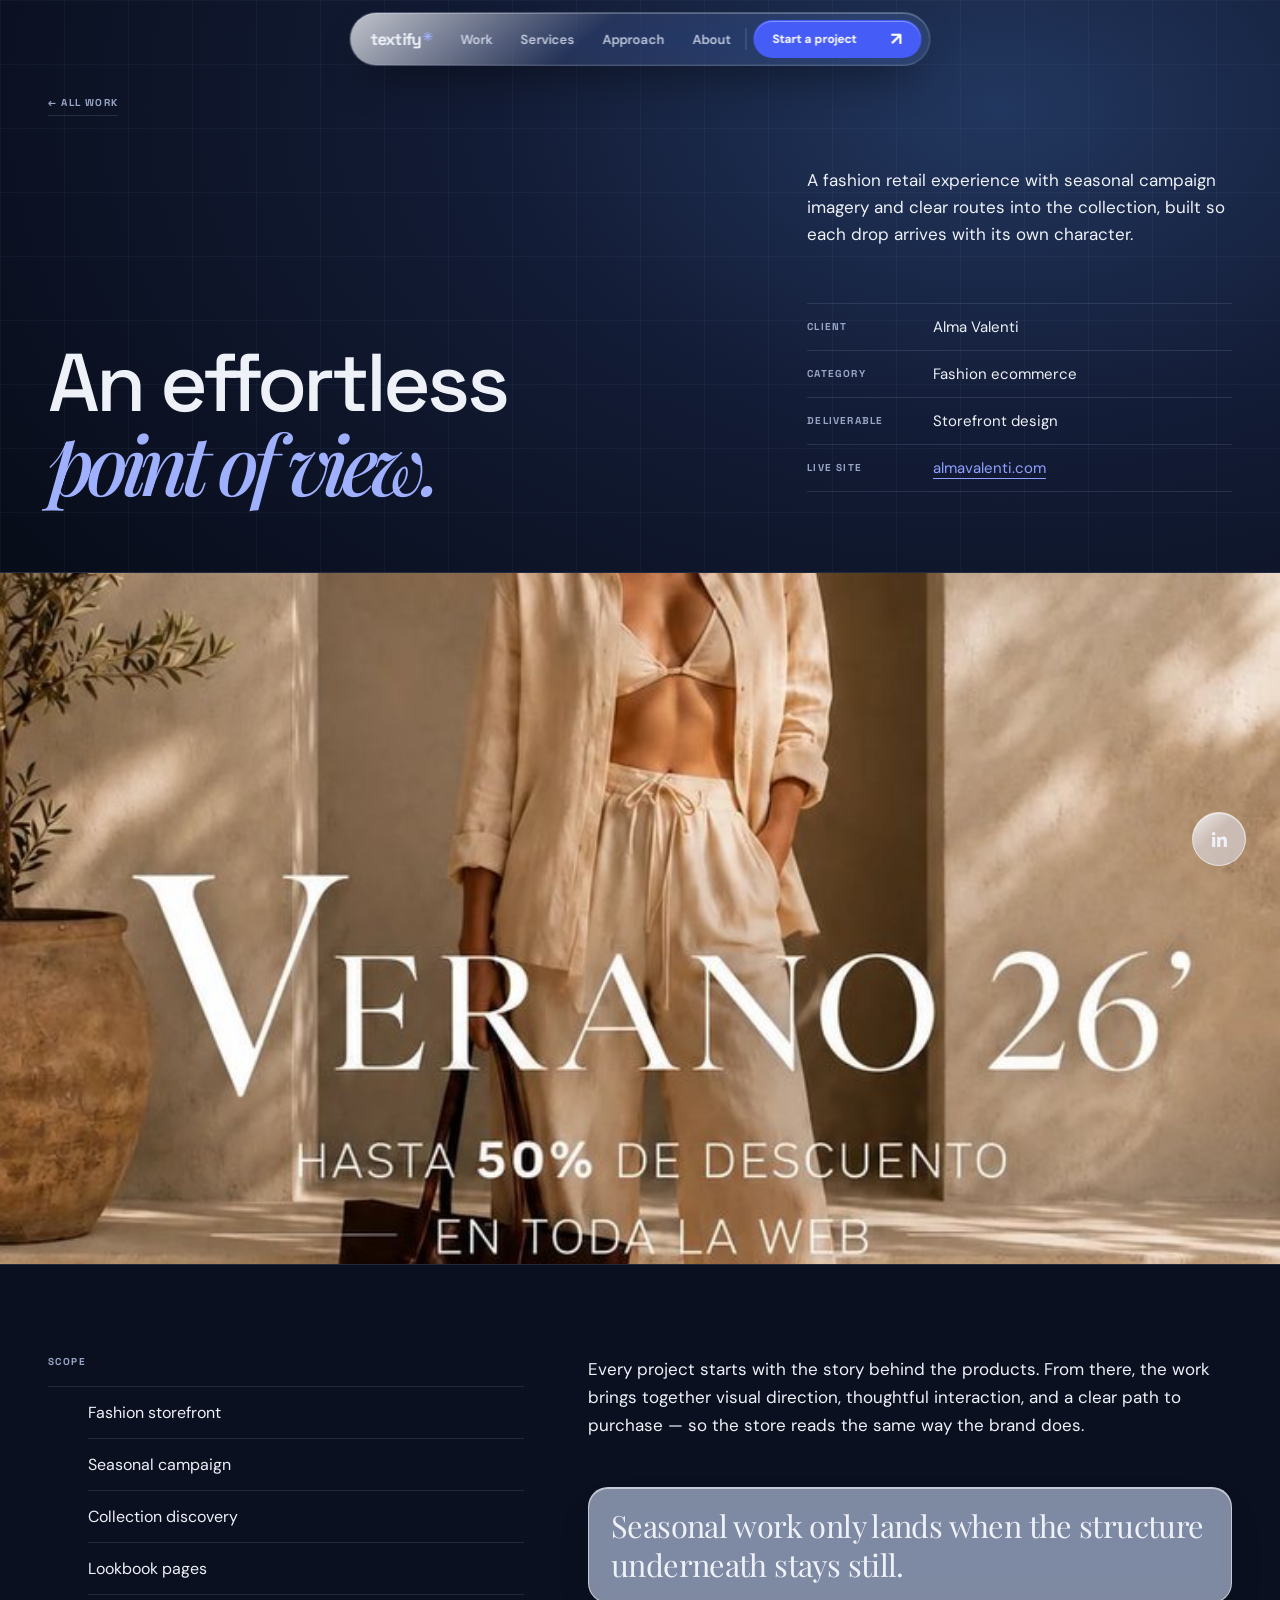
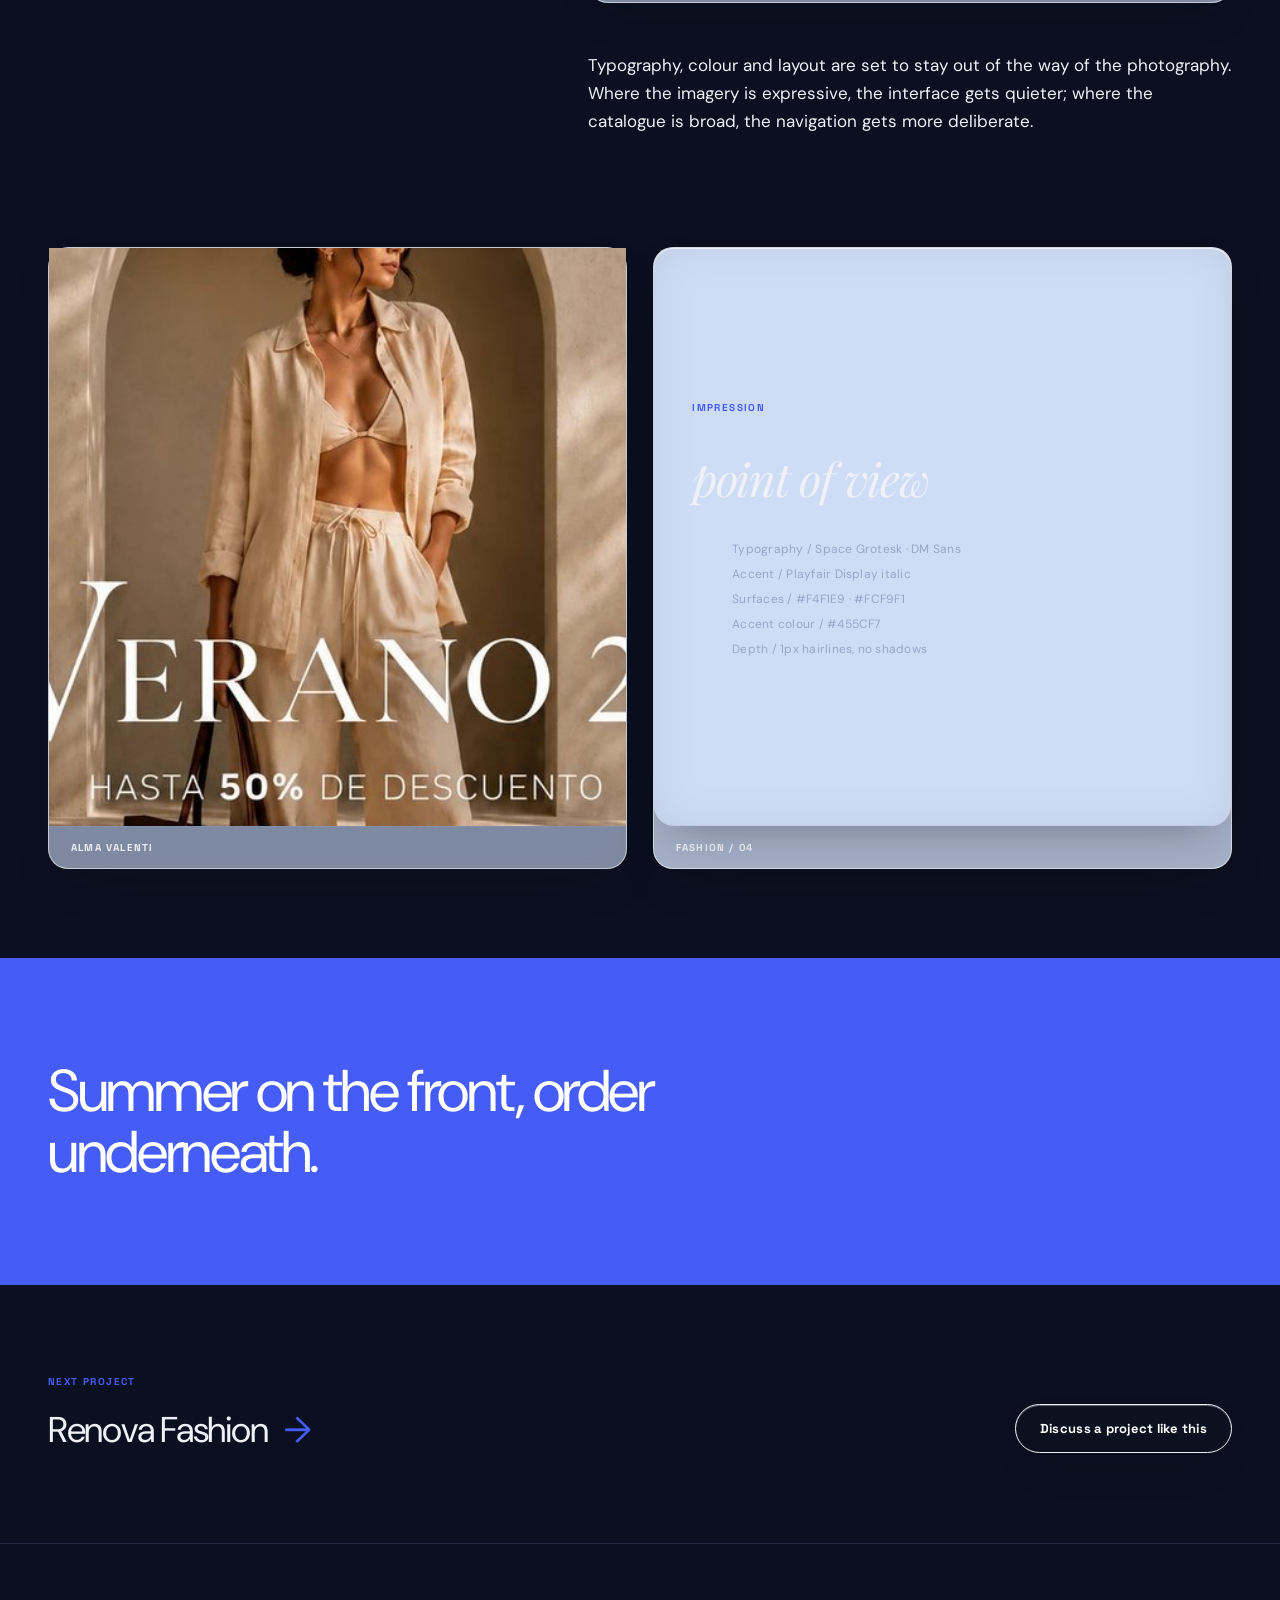
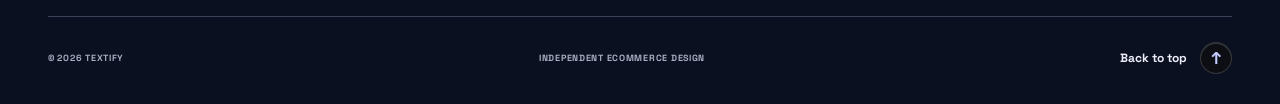
==== commit ca689628: "Liquid Glass layer: navy canvas, floating pill nav, storytelling scroll - liquid.css: self-contained" ====
--- a/works/alma-valenti.html
+++ b/works/alma-valenti.html
@@ -16,6 +16,7 @@
   <link href="https://fonts.googleapis.com/css2?family=DM+Sans:wght@400;500;600;700&family=Space+Grotesk:wght@400;500;600;700&family=Playfair+Display:ital,wght@1,500;1,600&display=swap" rel="stylesheet">
   <link rel="stylesheet" href="../styles.css">
   <link rel="stylesheet" href="../v2.css">
+  <link rel="stylesheet" href="../liquid.css">
   <script src="../app.js" defer></script>
 </head>
 <body class="cs-page">
@@ -28,7 +29,8 @@
       </nav>
       <a class="header-cta" href="../index.html#contact">Start a project <span aria-hidden="true">↗</span></a>
       <button class="menu-toggle" type="button" aria-label="Open menu" aria-expanded="false" aria-controls="mobile-menu"><span></span><span></span></button>
-    </div>
+  </div>
+      <a class="social-fab" href="https://www.linkedin.com/in/testimony-akinbinu-3198b1413/" target="_blank" rel="noopener noreferrer" aria-label="Textify on LinkedIn (opens in a new tab)"><svg viewBox="0 0 24 24" aria-hidden="true" focusable="false"><path fill="currentColor" d="M20.45 20.45h-3.56v-5.57c0-1.33-.02-3.04-1.85-3.04-1.85 0-2.14 1.45-2.14 2.94v5.67H9.34V9h3.42v1.56h.05c.48-.9 1.64-1.85 3.37-1.85 3.6 0 4.27 2.37 4.27 5.46v6.28zM5.34 7.43a2.06 2.06 0 1 1 0-4.13 2.06 2.06 0 0 1 0 4.13zM7.12 20.45H3.55V9h3.57v11.45z"/></svg></a>
   </header>
   <nav class="mobile-menu" id="mobile-menu" aria-label="Mobile navigation" hidden>
     <a href="../index.html#work">Work</a><a href="../index.html#services">Services</a><a href="../index.html#approach">Approach</a><a href="../index.html#about">About</a>
@@ -38,7 +40,7 @@
   <div class="menu-backdrop" id="menu-backdrop" hidden></div>
 
   <main id="main" class="cs-main">
-    <section class="cs-intro">
+    <section class="story cs-intro">
       <div class="wrap">
         <a class="cs-back" href="../index.html#work"><span aria-hidden="true">←</span> All work</a>
         <div class="cs-title-grid">
@@ -60,7 +62,7 @@
       <img src="../assets/alma.jpg" alt="Alma Valenti fashion campaign imagery for Textify" fetchpriority="high">
     </figure>
 
-    <section class="cs-body">
+    <section class="story cs-body">
       <div class="wrap cs-body-grid">
         <div class="cs-scope">
           <p class="cs-label">Scope</p>
@@ -79,7 +81,7 @@
       </div>
     </section>
 
-    <section class="cs-pair">
+    <section class="story cs-pair">
       <div class="wrap cs-pair-grid">
         <figure class="cs-tile">
           <span class="cs-tile-crop cs-tile-crop--detail"><img src="../assets/alma.jpg" alt="Alma Valenti product detail" loading="lazy"></span>
@@ -102,13 +104,13 @@
       </div>
     </section>
 
-    <section class="cs-band">
+    <section class="story cs-band">
       <div class="wrap">
         <p class="cs-statement">Summer on the front, order underneath.</p>
       </div>
     </section>
 
-    <section class="cs-next">
+    <section class="story cs-next">
       <div class="wrap cs-next-grid">
         <div>
           <p class="cs-label">Next project</p>
--- a/liquid.css
+++ b/liquid.css
@@ -0,0 +1,655 @@
+/* ============================================================
+   Liquid Glass layer — additive, loaded last
+   ------------------------------------------------------------
+   Everything here is an override on top of styles.css + v2.css.
+   To revert the whole aesthetic, delete the single
+   <link rel="stylesheet" href="liquid.css"> line. Nothing else
+   needs to change.
+
+   NOTE ON DIRECTION: this supersedes the "Architectural Planar
+   Depth" rule in DESIGN.md (no blurs, no shadows, 0px radius).
+   It is kept as its own file precisely because it contradicts that
+   document — see the note at the bottom.
+
+   IMPORTANT — the backdrop-root trap
+   MDN is explicit: an ancestor with opacity < 1, a filter, a mask
+   or will-change on any of those becomes a "backdrop root", and a
+   child's backdrop-filter then only blurs what is between them. The
+   old scroll-reveal animated opacity from 0, which meant every glass
+   surface inside a revealing card silently stopped blurring.
+   So the reveal below swaps opacity for blur: at rest the filter
+   resolves to none, the backdrop root disappears, and the glass
+   actually blurs.
+   ============================================================ */
+
+:root{
+  --glass-tint: 246 243 235;          /* warm paper, matches the brand */
+  --glass-bg: rgb(var(--glass-tint) / .58);
+  --glass-bg-strong: rgb(var(--glass-tint) / .76);
+  --glass-blur: 20px;
+  --glass-sat: 190%;
+  --glass-edge: rgb(255 255 255 / .55);
+  --glass-edge-soft: rgb(16 17 20 / .10);
+  --glass-shadow: 0 18px 44px -20px rgb(16 17 20 / .38);
+  --glass-shadow-lg: 0 34px 80px -28px rgb(16 17 20 / .42);
+  --glass-spec: linear-gradient(140deg, rgb(255 255 255 / .72), rgb(255 255 255 / 0) 42%);
+  --glass-r: 20px;
+  --glass-r-lg: 28px;
+  --story-shift: 56px;                /* narrative travel distance */
+  /* Dark variant. The announcement bar, contact form and footer chips all sit
+     on near-black sections, so they need dark glass — pale glass behind their
+     light label text was unreadable. */
+  --glass-dark-bg: rgb(14 15 19 / .62);
+  --glass-dark-strong: rgb(14 15 19 / .82);
+  --glass-dark-edge: rgb(255 255 255 / .16);
+  --glass-dark-shadow: 0 18px 44px -18px rgb(0 0 0 / .6);
+}
+
+/* ============================================================
+   Floating glass pill navigation
+   ------------------------------------------------------------
+   The bar is lifted out of flow and centred as a single glass
+   pill that floats over the page, with the announcement strip
+   sticky above it. The wrapper stays sticky (it is the containing
+   block for the absolute pill) but contributes only the 34px
+   strip height, so the pill overlays content rather than pushing it.
+   ============================================================ */
+.site-top{
+  position: sticky;
+  top: 0;
+  z-index: 100;
+}
+.site-top .site-header{
+  position: absolute;
+  top: calc(100% + 12px);
+  left: 50%;
+  transform: translateX(-50%);
+  width: fit-content;
+  max-width: calc(100vw - 20px);
+  height: auto;
+  min-height: 54px;
+  padding: 7px 8px 7px 20px;
+  display: flex;
+  align-items: center;
+  gap: 2px;
+  border-radius: 999px;
+  background: rgba(255,255,255,.09);
+  -webkit-backdrop-filter: blur(26px) saturate(180%);
+  backdrop-filter: blur(26px) saturate(180%);
+  border: 1px solid rgba(255,255,255,.17);
+  box-shadow:
+    inset 0 1px 0 rgba(255,255,255,.26),
+    inset 0 -1px 0 rgba(255,255,255,.05),
+    0 20px 44px -18px rgba(0,0,0,.78);
+}
+.site-header.scrolled{
+  background: rgba(255,255,255,.13);
+  box-shadow:
+    inset 0 1px 0 rgba(255,255,255,.3),
+    0 24px 52px -18px rgba(0,0,0,.85);
+}
+.site-header .wordmark{font-size:1.05rem;letter-spacing:-.05em;white-space:nowrap}
+.site-header .wordmark span{color:#9fb0ff}
+.site-header .desktop-nav{margin-left:14px;gap:4px}
+.site-header .desktop-nav a{
+  padding: 8px 12px;
+  border-radius: 999px;
+  font-size: .82rem;
+  color: rgba(228,234,248,.8);
+  transition: background .25s, color .25s;
+}
+.site-header .desktop-nav a:hover,
+.site-header .desktop-nav a.is-active{background:rgba(255,255,255,.12);color:#fff}
+.site-header .desktop-nav a::after{display:none}
+
+/* Divider, then the pill CTA — matches the reference bar */
+.site-header .header-cta{
+  margin-left: 8px;
+  padding: 10px 18px;
+  position: relative;
+  border-radius: 999px;
+}
+.site-header .header-cta::before{
+  content: "";
+  position: absolute;
+  left: -9px;
+  top: 50%;
+  translate: 0 -50%;
+  width: 1px;
+  height: 22px;
+  background: rgba(255,255,255,.2);
+}
+.site-header .menu-toggle{margin-left:8px;background:rgba(255,255,255,.1);border-radius:999px;width:40px;height:40px}
+.site-header .menu-toggle span{background:#fff}
+
+/* Clear the floating pill */
+main{padding-top:76px}
+.hero-v2{min-height:min(880px,calc(100svh - 76px));padding-top:26px}
+main section[id],section[id]{scroll-margin-top:118px}
+
+@media(max-width:900px){
+  .site-top .site-header{padding:6px 8px 6px 16px;min-height:48px}
+  .site-header .desktop-nav{display:none}
+  main{padding-top:64px}
+  .hero-v2{min-height:0}
+}
+   /* ============================================================
+   Dark navy theme
+   ------------------------------------------------------------
+   The base canvas moves from warm paper to deep navy so that the
+   glass has something cool to sit on. That also fixes a real bug:
+   62%-black glass over cream paper composited to a muddy brown
+   in the announcement bar and contact panel. Over navy the same
+   translucency reads as glass.
+
+   --ink flips from near-black to near-white so every
+   `color:var(--ink)` site becomes light text in one move. The six
+   places that used --ink as a *background* are re-pinned to
+   --ink-surface so they stay dark.
+   ============================================================ */
+:root{
+  --paper:#0b1020;
+  --ink:#eef1f8;
+  --muted:#98a5c6;
+  --line:rgba(150,175,225,.16);
+  --ink-surface:#0c1120;          /* where --ink was a background */
+  --navy-0:#070b16;
+  --navy-1:#0b1020;
+  --navy-2:#121a30;
+  --navy-3:#1b2745;
+  --glass-tint: 214 226 248;
+}
+
+body{
+  background-color: var(--navy-1);
+  background-image:
+    linear-gradient(rgba(140,168,220,.05) 1px, transparent 1px),
+    linear-gradient(90deg, rgba(140,168,220,.05) 1px, transparent 1px),
+    radial-gradient(1200px 760px at 78% 12%, #22375f 0%, #131c36 42%, #080d1a 100%);
+  background-size: 64px 64px, 64px 64px, 100% 100%;
+  background-attachment: fixed;
+  color: var(--ink);
+}
+
+/* --ink as a background must stay dark */
+.button-dark,
+.ticker,
+.filter.active,
+.skip-link,
+.line,
+.cs-discuss{background: var(--ink-surface)}
+.button-dark,.ticker,.filter.active,.skip-link,.cs-discuss{color:#fff}
+.filter.active{border-color: var(--ink-surface)}
+.skip-link{color:#fff}
+
+/* Sections */
+.work-section{background: var(--navy-2)}
+.services-section{background: var(--navy-1)}
+.faq-section{background: var(--navy-1)}
+.about-section{background: var(--navy-2)}
+.statement{background: var(--navy-3); color: #fff}
+.approach-section{background: var(--navy-0)}
+.contact-section{background: var(--navy-0)}
+.footer-menu{background: var(--navy-1); border-top-color: var(--line)}
+.footer-brand p{color: var(--muted)}
+
+/* Header and announcement read pure black, per the reference */
+.announcement{
+  background: #000;
+  color: #c7c9d4;
+  border-bottom-color: rgba(255,255,255,.1);
+}
+.site-header{
+  background: rgba(4,6,14,.72);
+  border-bottom-color: var(--line);
+}
+.site-header.scrolled{background: rgba(4,6,14,.86)}
+
+/* Type that was hard-coded light-on-cream now needs re-pinning for navy */
+.section-heading h2,
+.section-heading>p,
+.about-copy h2,
+.about-copy>p,
+.faq-grid h2,
+.faq-list details p,
+.contact-copy h2,
+.contact-copy>p,
+.project-card p,
+.project-meta strong,
+.service-name,
+.statement p,
+.ticker-track,
+.cs-headline,
+.cs-lede>p,
+.cs-prose p,
+.cs-scope-list li,
+.cs-spec-word,
+.cs-next-link,
+.footer-label,
+.footer-nav-links a,
+.footer-email,
+.footer-connect>p,
+.footer-bottom{color: var(--ink)}
+
+.cs-meta dt,
+.cs-scope .cs-label,
+.footer-label,
+.filter-bar .filter,
+.work-note,
+.footer-nav-links a span{color: var(--muted)}
+
+/* Body copy on navy needs to be lighter than the cream-theme muted tone */
+.about-copy>p:not(.eyebrow),
+.faq-list details p,
+.project-card p{color:#b6c1de}
+
+.cs-scope-list,
+.cs-meta>div,
+.cs-meta,
+.footer-nav-links a,
+.cs-tile figcaption{color: var(--ink)}
+.cs-scope-list li,
+.cs-meta>div{border-bottom-color: var(--line)}
+.cs-scope-list{border-top-color: var(--line)}
+.cs-tile{border-color: var(--line)}
+.cs-hero{border-color: var(--line)}
+.cs-quote{border-left: 0}
+
+/* ============================================================
+   Core glass primitive ----------
+   Deliberately NOT a blanket selector. Anything whose background
+   carries brand meaning (.header-cta, .button-dark, .button-blue,
+   .cs-discuss) is deliberately excluded — forcing pale glass behind
+   white label text made them invisible. Glass goes only on surfaces
+   that float over imagery or content. */
+.glass,
+.site-header,
+.mobile-menu,
+.announcement,
+.filter-bar,
+.project-meta,
+.contact-form,
+.footer-status,
+.social-fab{
+  background: var(--glass-bg);
+  -webkit-backdrop-filter: blur(var(--glass-blur)) saturate(var(--glass-sat));
+  backdrop-filter: blur(var(--glass-blur)) saturate(var(--glass-sat));
+  border: 1px solid var(--glass-edge);
+  box-shadow: inset 0 1px 0 var(--glass-edge), var(--glass-shadow);
+}
+
+/* Brand-coloured controls keep their colour and only gain the glass
+   highlight + lift, so they stay legible and on-brand. */
+.header-cta,
+.button-dark,
+.button-blue,
+.cs-discuss{
+  border-radius: 999px;
+  transition: transform .3s cubic-bezier(.2, .7, .1, 1), box-shadow .3s ease, background .25s, border-color .25s;
+  box-shadow: inset 0 1px 0 rgb(255 255 255 / .32), var(--glass-shadow);
+}
+.header-cta:hover,
+.button-dark:hover,
+.button-blue:hover,
+.cs-discuss:hover{
+  transform: translateY(-2px);
+  box-shadow: inset 0 1px 0 rgb(255 255 255 / .42), var(--glass-shadow-lg);
+}
+
+/* Specular sheen — the trait that reads as "glass" rather than "blur" */
+.glass,
+.site-header,
+.mobile-menu,
+.filter-bar,
+.project-meta,
+.footer-status,
+.social-fab{
+  position: relative;
+  isolation: isolate;
+}
+.glass::before,
+.site-header::before,
+.filter-bar::before,
+.footer-status::before,
+.social-fab::before{
+  content: "";
+  position: absolute;
+  inset: 0;
+  z-index: -1;
+  border-radius: inherit;
+  background: var(--glass-spec);
+  pointer-events: none;
+}
+
+/* ---------- Dark-surface glass ----------
+   Announcement bar, contact form and footer chips live on dark sections, so
+   they take dark glass and keep their light text. */
+.announcement,
+.contact-form,
+.footer-status,
+.footer-back span{
+  background: var(--glass-dark-bg);
+  border-color: var(--glass-dark-edge);
+  box-shadow: inset 0 1px 0 var(--glass-dark-edge), var(--glass-dark-shadow);
+}
+.footer-back span{background: var(--glass-dark-strong)}
+
+.contact-form input,
+.contact-form select,
+.contact-form textarea{
+  background: rgb(255 255 255 / .07);
+  border-color: var(--glass-dark-edge);
+  color: #fff;
+  border-radius: 12px;
+  padding: 12px 14px;
+  transition: background .25s, border-color .25s, box-shadow .25s;
+}
+.contact-form input::placeholder,
+.contact-form textarea::placeholder{color: rgb(233 235 240 / .55)}
+.contact-form input:focus,
+.contact-form select:focus,
+.contact-form textarea:focus{
+  background: rgb(255 255 255 / .13);
+  border-color: #8ea0ff;
+  box-shadow: 0 0 0 3px rgb(142 160 255 / .22);
+}
+.contact-form select{color: #fff}
+.contact-form select option{background: #101116; color: #fff}
+
+/* ---------- Surfaces ---------- */
+.site-header{
+  border-bottom: 1px solid var(--glass-edge);
+  box-shadow: inset 0 1px 0 var(--glass-edge), var(--glass-shadow);
+  border-radius: 0;
+}
+.site-header.scrolled{box-shadow: inset 0 1px 0 var(--glass-edge), var(--glass-shadow-lg)}
+
+/* Geometry only — the bar is a dark section, so its colour comes from the
+   dark-glass block above. A pale fill here put white text on cream. */
+.announcement{
+  border: 0;
+  border-bottom: 1px solid var(--glass-dark-edge);
+  border-radius: 0;
+  box-shadow: none;
+}
+
+.header-cta{
+  border-color: transparent;
+}
+.site-header.scrolled{box-shadow: inset 0 1px 0 var(--glass-edge), var(--glass-shadow-lg)}
+
+.filter-bar{
+  position: sticky;
+  top: calc(78px + 14px);
+  z-index: 30;
+  display: flex;
+  flex-wrap: wrap;
+  gap: .5rem;
+  width: fit-content;
+  margin: 0 auto clamp(1.5rem, 3vw, 2.75rem);
+  padding: .5rem;
+  border-radius: 999px;
+}
+.filter{
+  border: 0;
+  background: transparent;
+  border-radius: 999px;
+  transition: background .25s, color .25s, transform .25s;
+}
+.filter:hover{transform: translateY(-1px)}
+.filter.is-active{
+  background: rgb(255 255 255 / .72);
+  color: var(--ink);
+  box-shadow: 0 6px 16px -8px rgb(16 17 20 / .4);
+}
+
+/* Project cards: dark glass caption floating over the artwork.
+   It sits on photography, so dark glass is correct here — the
+   pale variant left light text on a pale film. */
+.project-meta{
+  border-radius: var(--glass-r);
+  border-top: 0;
+  margin: -34px clamp(.75rem, 1.6vw, 1.25rem) 0;
+  padding: 16px 18px;
+  position: relative;
+  z-index: 3;
+  background: rgba(8,11,22,.62);
+  -webkit-backdrop-filter: blur(24px) saturate(170%);
+  backdrop-filter: blur(24px) saturate(170%);
+  border: 1px solid rgba(255,255,255,.16);
+  box-shadow: inset 0 1px 0 rgba(255,255,255,.2), 0 20px 44px -20px rgba(0,0,0,.8);
+}
+.project-meta strong{color:#fff}
+.project-meta small{color: rgba(206,216,240,.82)}
+.project-open{
+  border-radius: var(--glass-r-lg);
+  overflow: hidden;
+}
+
+/* Accents that were cobalt-on-cream need lifting for the navy canvas */
+.service-num,
+.cs-meta a,
+.cs-next-link:hover{color: #8ea0ff}
+.statement em,
+.cs-headline em{color: #9fb0ff}
+.project-arrow{
+  background: var(--glass-bg-strong);
+  border-color: var(--glass-edge);
+  box-shadow: var(--glass-shadow);
+}
+.project-card:hover .project-arrow{background: var(--blue);border-color: transparent;color: #fff}
+
+/* Services / FAQ open panels */
+.service-row[open] .service-content{
+  border-radius: var(--glass-r);
+  padding: 20px 24px;
+  margin-bottom: 8px;
+}
+
+/* Contact form geometry only — colour and field styling come from the
+   dark-glass block above, since this section is near-black. */
+.contact-form{
+  border-radius: var(--glass-r-lg);
+  padding: clamp(22px, 3vw, 38px);
+}
+
+/* The inquiry panel, done as real glass over the navy canvas:
+   a translucent pane that blurs what is behind it, a lit top edge,
+   and a soft drop so it reads as a lifted sheet. */
+.contact-form{
+  background: linear-gradient(180deg, rgba(226,236,255,.11), rgba(226,236,255,.05));
+  -webkit-backdrop-filter: blur(30px) saturate(180%);
+  backdrop-filter: blur(30px) saturate(180%);
+  border: 1px solid rgba(255,255,255,.16);
+  box-shadow:
+    inset 0 1px 0 rgba(255,255,255,.28),
+    inset 0 -1px 0 rgba(255,255,255,.06),
+    0 30px 70px -30px rgba(0,0,0,.85);
+}
+.contact-form::before{
+  content:"";
+  position:absolute;
+  inset:0;
+  border-radius:inherit;
+  pointer-events:none;
+  background: linear-gradient(150deg, rgba(255,255,255,.16), rgba(255,255,255,0) 38%);
+}
+.contact-form label{color:#c3cbe4}
+.contact-form input,
+.contact-form select,
+.contact-form textarea{
+  background: rgba(255,255,255,.09);
+  border: 1px solid rgba(255,255,255,.14);
+  color:#fff;
+}
+.contact-form input:focus,
+.contact-form select:focus,
+.contact-form textarea:focus{
+  background: rgba(255,255,255,.16);
+  border-color: #8ea0ff;
+}
+.form-note{color: rgba(198,208,232,.72)}
+
+/* Footer chip geometry; colour comes from the dark-glass block above. */
+.footer-status{
+  border-radius: 999px;
+}
+
+.social-fab{
+  position: fixed;
+  right: clamp(18px, 3vw, 34px);
+  bottom: clamp(18px, 3vw, 34px);
+  z-index: 60;
+  display: grid;
+  place-items: center;
+  width: 54px;
+  height: 54px;
+  border-radius: 50%;
+  color: var(--ink);
+  border-color: var(--glass-edge);
+  box-shadow: inset 0 1px 0 var(--glass-edge), var(--glass-shadow-lg);
+  transition: transform .3s cubic-bezier(.2, .7, .1, 1), background .25s;
+}
+.social-fab svg{width: 21px; height: 21px}
+.social-fab:hover{transform: translateY(-4px) scale(1.05);background: rgb(255 255 255 / .74)}
+@media (max-width: 560px){
+  .social-fab{width: 46px; height: 46px}
+}
+
+/* Case-study pages pick up the same treatment */
+.cs-tile,
+.cs-spec{
+  border-radius: var(--glass-r);
+  background: var(--glass-bg);
+  -webkit-backdrop-filter: blur(var(--glass-blur)) saturate(var(--glass-sat));
+  backdrop-filter: blur(var(--glass-blur)) saturate(var(--glass-sat));
+  border-color: var(--glass-edge);
+  box-shadow: inset 0 1px 0 var(--glass-edge), var(--glass-shadow);
+}
+.cs-quote{
+  border-left: 0;
+  padding: 18px 22px;
+  border-radius: var(--glass-r);
+  background: var(--glass-bg);
+  -webkit-backdrop-filter: blur(14px) saturate(var(--glass-sat));
+  backdrop-filter: blur(14px) saturate(var(--glass-sat));
+  border: 1px solid var(--glass-edge);
+  box-shadow: inset 0 1px 0 var(--glass-edge), var(--glass-shadow);
+}
+.cs-discuss{border-radius: 999px}
+.cs-tile--spec{background: var(--glass-bg-strong)}
+
+/* ---------- Scroll reveal: blur, never opacity ----------
+   opacity < 1 would make every ancestor a backdrop root and break
+   the glass inside it. filter resolves to none once visible. */
+.reveal-ready{
+  opacity: 1;
+  transform: translateY(var(--story-shift));
+  filter: blur(10px);
+  transition: opacity .8s ease, transform .9s cubic-bezier(.2, .7, .1, 1), filter .8s ease;
+}
+.reveal-ready.is-visible{transform: none; filter: none}
+
+/* ---------- 3D ---------- */
+.work-section,
+.approach-section,
+.services-section,
+.about-section,
+.faq-section,
+.statement{transform-style: preserve-3d}
+
+.project-open{
+  transition: transform .45s cubic-bezier(.2, .7, .1, 1);
+}
+.project-card{
+  perspective: 1100px;
+  transform-style: preserve-3d;
+}
+.project-card:hover .project-open{
+  transform: translateZ(28px) rotateX(3deg) rotateY(-3deg);
+}
+.project-card:hover .real-art{filter: saturate(1.12) brightness(1.03)}
+
+.process-card{
+  perspective: 900px;
+  transition: transform .45s cubic-bezier(.2, .7, .1, 1), background .3s, box-shadow .3s;
+}
+.process-card:hover{
+  transform: translateZ(26px);
+  box-shadow: var(--glass-shadow-lg);
+  border-color: var(--glass-edge);
+}
+.process-symbol svg{transition: transform .45s cubic-bezier(.2, .7, .1, 1)}
+.process-card:hover .process-symbol svg{transform: translateY(-5px) scale(1.06)}
+
+.about-image{
+  transition: transform .6s cubic-bezier(.2, .7, .1, 1), box-shadow .4s;
+}
+.about-grid{perspective: 1200px}
+.about-image:hover{
+  transform: translateZ(38px) rotateY(-4deg);
+  box-shadow: 34px 34px 0 #c8d1fb, var(--glass-shadow-lg);
+}
+
+/* ---------- Storytelling scroll ----------
+   The arc: sections travel up and settle, with the portrait and the
+   hero leading the narrative. Scroll-driven where supported, with
+   the observer reveal above as the fallback everywhere else. */
+@media (prefers-reduced-motion: no-preference){
+  @supports (animation-timeline: view()){
+    .story{
+      animation: storyRise linear both;
+      animation-timeline: view();
+      animation-range: entry 5% cover 30%;
+    }
+    .hero-copy{animation: storyLead linear both; animation-timeline: view(); animation-range: exit 0% exit 90%}
+    .hero-visual{animation: storyDrift linear both; animation-timeline: view(); animation-range: exit 0% exit 100%}
+    .statement p{animation: storyStatement linear both; animation-timeline: view(); animation-range: entry 20% cover 45%}
+  }
+}
+
+/* Transform only — no opacity, no filter.
+   An opacity fade here dropped text to ~1.4:1 against the page while
+   animating, and a filter would make the section a backdrop root and
+   break the glass inside it for the duration. */
+@keyframes storyRise{
+  from{transform:translateY(70px) scale(.97)}
+  to{transform:none}
+}
+@keyframes storyLead{
+  from{transform:none}
+  to{transform:translateY(-70px)}
+}
+@keyframes storyDrift{
+  from{transform:none}
+  to{transform:translateY(-34px)}
+}
+@keyframes storyStatement{
+  from{transform:translateY(46px)}
+  to{transform:none}
+}
+
+/* ---------- Reduced motion ----------
+   One place to neutralise everything this layer adds. */
+@media (prefers-reduced-motion: reduce){
+  *, *::before, *::after{
+    animation-duration: .01ms !important;
+    animation-iteration-count: 1 !important;
+    transition-duration: .01ms !important;
+    scroll-behavior: auto !important;
+  }
+  .reveal-ready{opacity: 1; transform: none; filter: none}
+  .project-card:hover .project-open,
+  .process-card:hover,
+  .about-image:hover{transform: none}
+  .project-card:hover .real-art{filter: none}
+  .social-fab:hover{transform: none}
+  .filter-bar{position: static}
+}
+
+/* ---------- Fallback ----------
+   No backdrop-filter (older browsers): drop to an opaque surface so
+   text contrast never degrades to translucent-on-photo. */
+@supports not ((backdrop-filter: blur(1px)) or (-webkit-backdrop-filter: blur(1px))){
+  :root{--glass-bg: rgb(var(--glass-tint) / .96); --glass-bg-strong: rgb(var(--glass-tint) / .99)}
+}
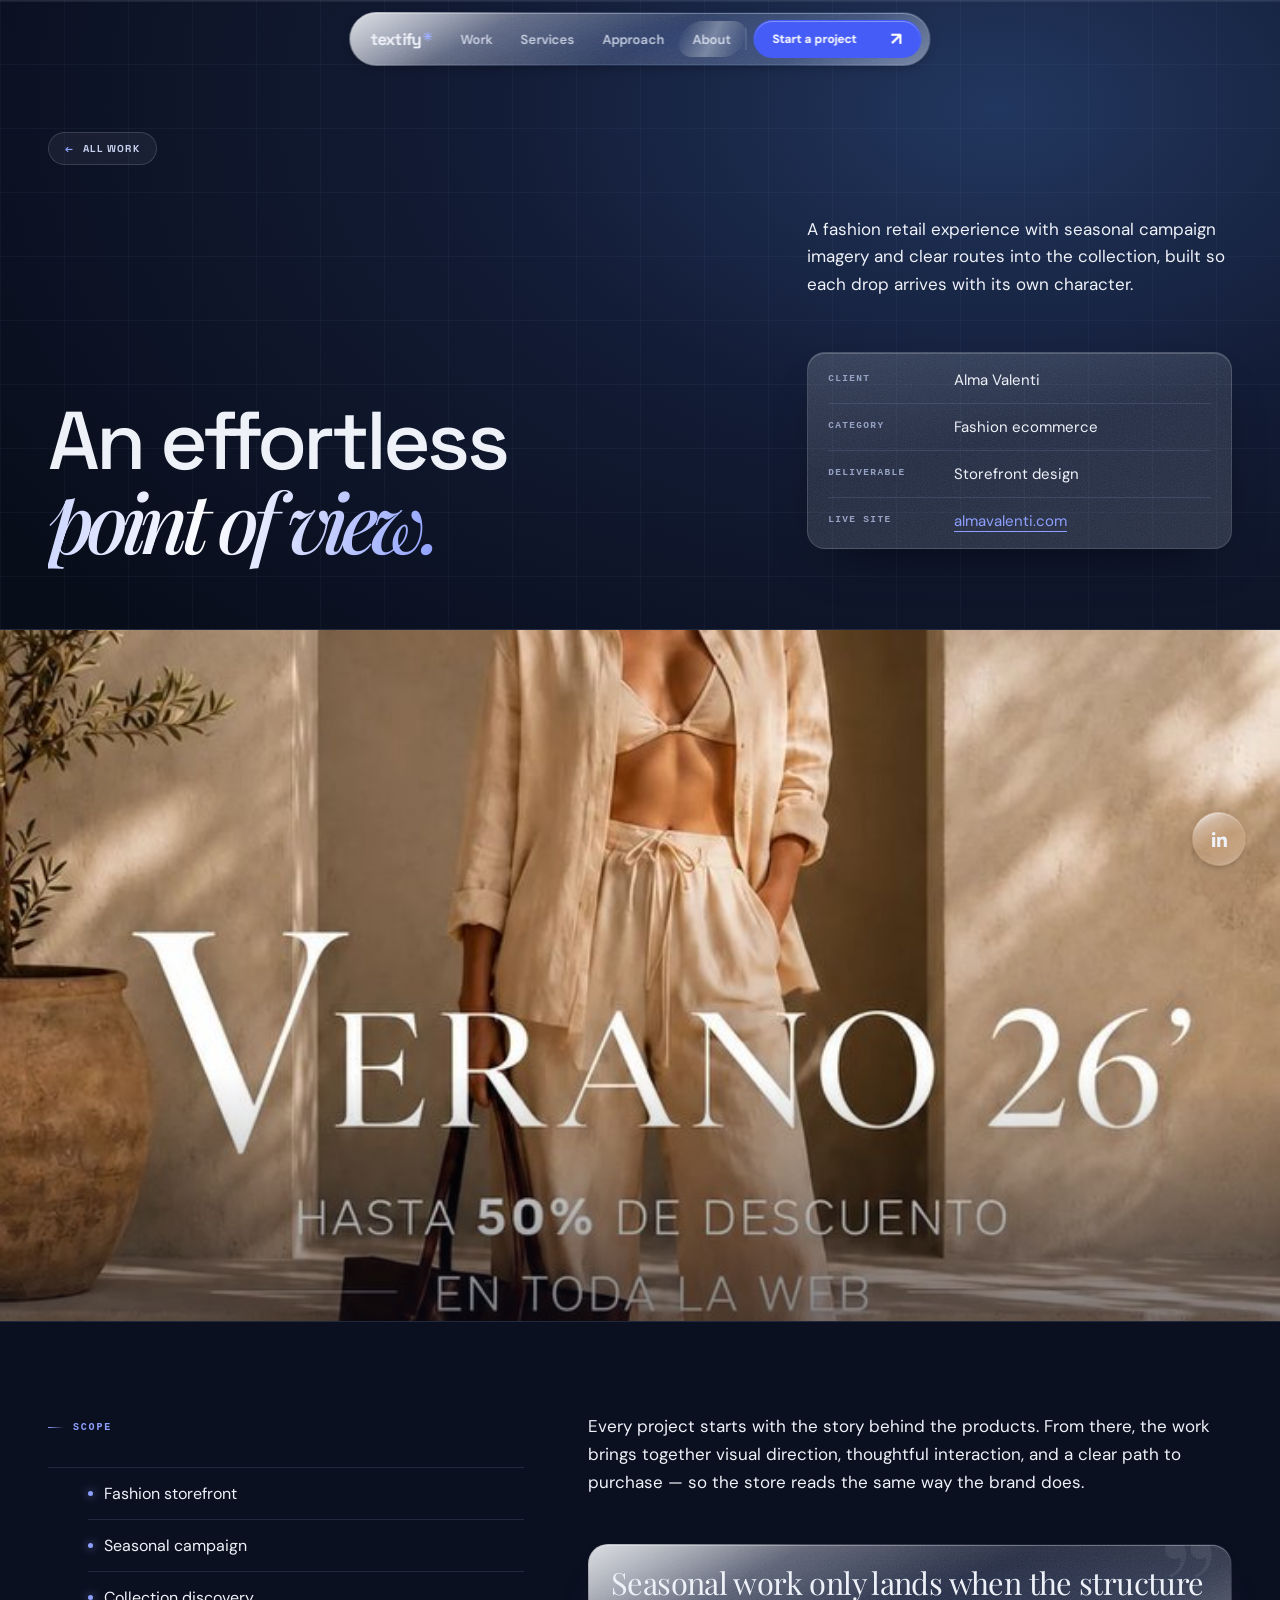
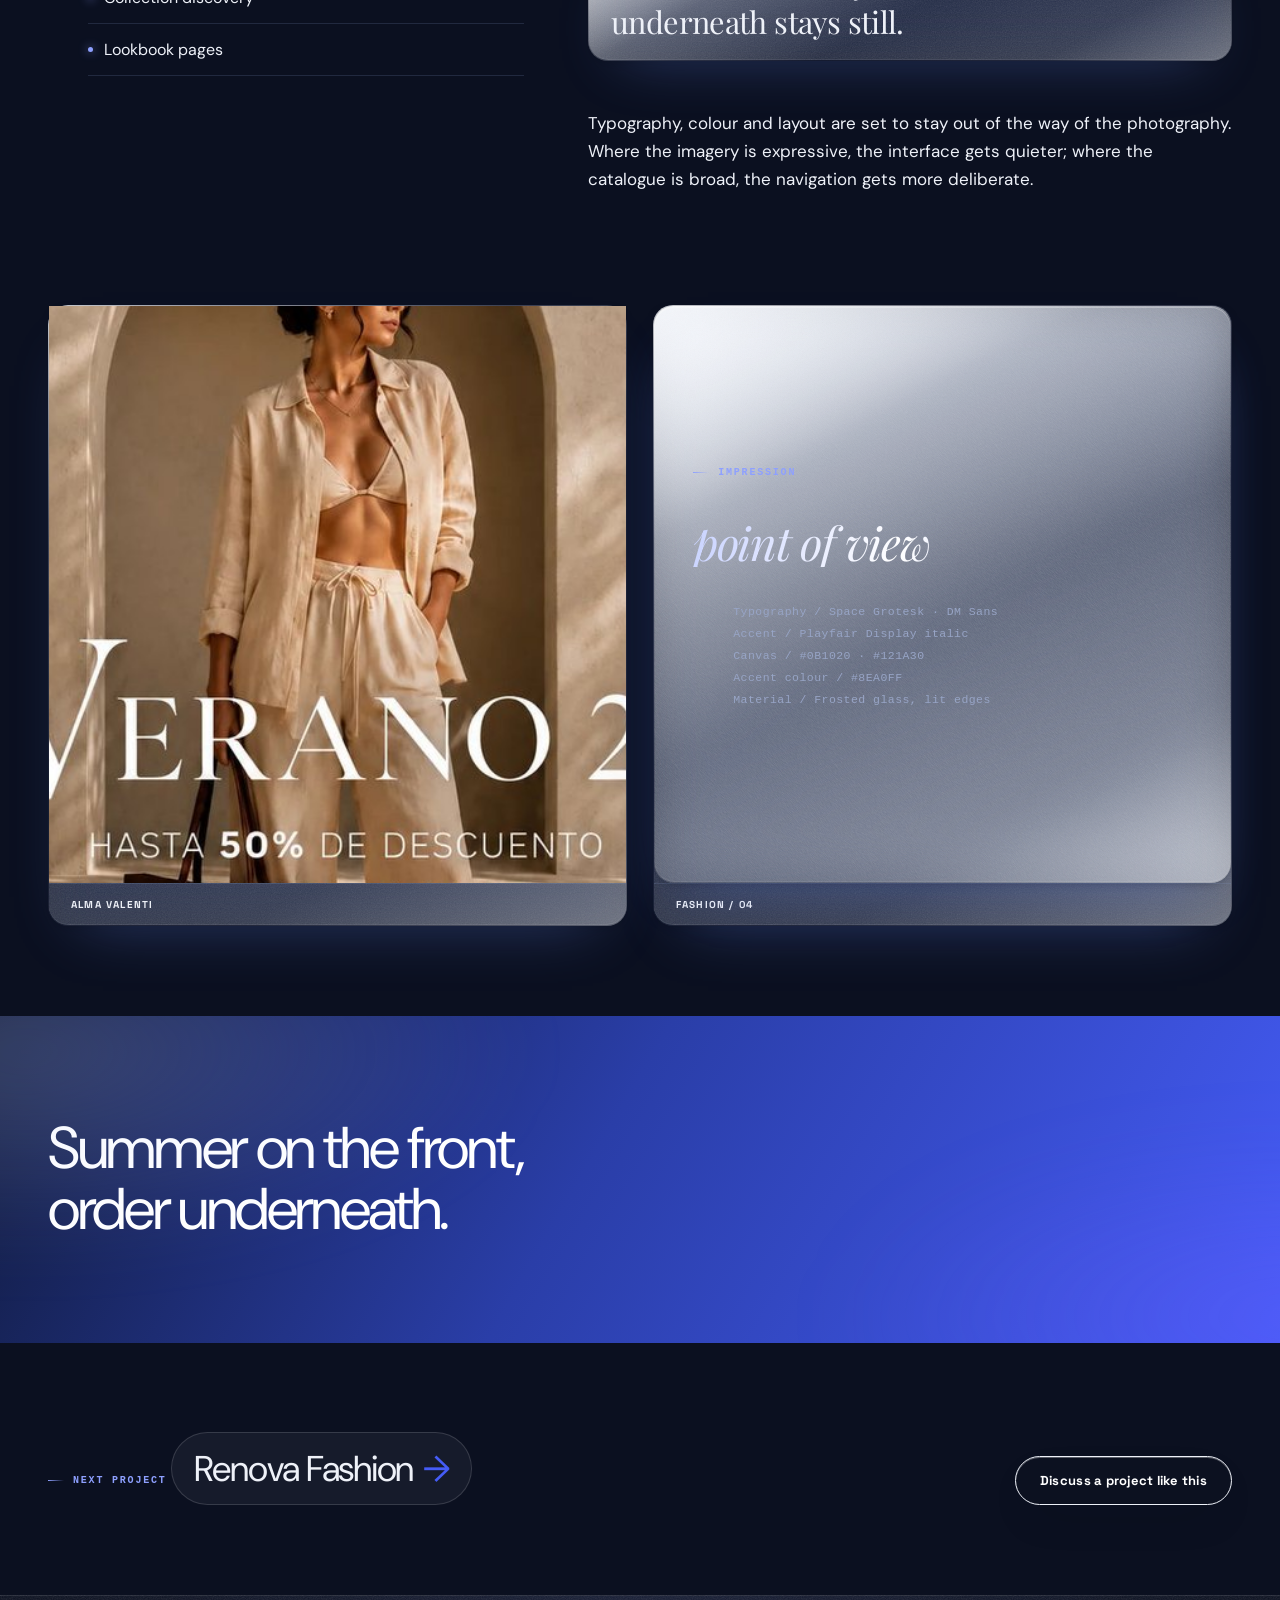
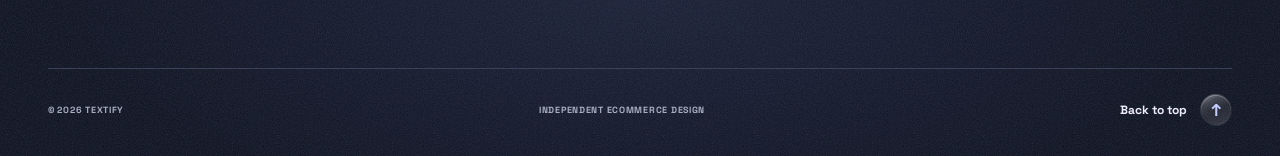
==== commit c9ed7800: "Refine the liquid-glass portfolio: third pass A visual refresh that keeps the dark navy canvas and t" ====
--- a/works/alma-valenti.html
+++ b/works/alma-valenti.html
@@ -3,7 +3,8 @@
 <head>
   <meta charset="utf-8">
   <meta name="viewport" content="width=device-width, initial-scale=1">
-  <meta name="theme-color" content="#f4f1e9">
+  <meta name="theme-color" content="#0b1020">
+  <meta name="color-scheme" content="dark">
   <meta name="description" content="Alma Valenti — Fashion ecommerce designed by Textify. A fashion retail experience with seasonal campaign imagery and clear routes into the collection, built so each drop arrives with its own character.">
   <title>Alma Valenti — Textify case study</title>
   <link rel="icon" href="data:image/svg+xml,%3Csvg xmlns='http://www.w3.org/2000/svg' viewBox='0 0 64 64'%3E%3Crect width='64' height='64' rx='13' fill='%23455cf7'/%3E%3Ctext x='32' y='46' font-family='Arial,Helvetica,sans-serif' font-size='42' fill='%23fff' text-anchor='middle'%3E%E2%9C%B3%3C/text%3E%3C/svg%3E">
@@ -21,6 +22,9 @@
 </head>
 <body class="cs-page">
   <a class="skip-link" href="#main">Skip to content</a>
+  <!-- Filled by app.js from the document scroll position. Decorative, so it is
+       hidden from assistive tech. -->
+  <div class="scroll-progress" aria-hidden="true"><span id="scroll-progress-bar"></span></div>
   <header class="site-top">
     <div class="site-header cs-header" id="top">
       <a class="wordmark" href="../index.html" aria-label="Textify home">textify<span class="wordmark-mark">✳</span></a>
@@ -94,9 +98,9 @@
             <ul class="cs-spec-list">
               <li>Typography / Space Grotesk · DM Sans</li>
               <li>Accent / Playfair Display italic</li>
-              <li>Surfaces / #F4F1E9 · #FCF9F1</li>
-              <li>Accent colour / #455CF7</li>
-              <li>Depth / 1px hairlines, no shadows</li>
+              <li>Canvas / #0B1020 · #121A30</li>
+              <li>Accent colour / #8EA0FF</li>
+              <li>Material / Frosted glass, lit edges</li>
             </ul>
           </div>
           <figcaption>FASHION / 04</figcaption>
--- a/liquid.css
+++ b/liquid.css
@@ -123,17 +123,216 @@
 .site-header .menu-toggle span{background:#fff}
 
 /* Clear the floating pill */
-main{padding-top:76px}
-.hero-v2{min-height:min(880px,calc(100svh - 76px));padding-top:26px}
-main section[id],section[id]{scroll-margin-top:118px}
+/* Clear the floating pill without leaving a gap.
+   An earlier `main{padding-top:76px}` opened a strip of raw body background
+   above the hero, which met the hero's own darker gradient and read as a
+   lighter full-width band behind the pill. The pill now floats directly over
+   the hero, and each first section pads itself instead. */
+main{padding-top:0}
+.hero-v2{min-height:min(880px,calc(100svh - 34px));padding-top:118px}
+main section[id],section[id]{scroll-margin-top:124px}
+.cs-intro{padding-top:132px}
 
 @media(max-width:900px){
   .site-top .site-header{padding:6px 8px 6px 16px;min-height:48px}
   .site-header .desktop-nav{display:none}
-  main{padding-top:64px}
-  .hero-v2{min-height:0}
-}
-   /* ============================================================
+  main{padding-top:0}
+  .hero-v2{min-height:0;padding-top:104px}
+  .cs-intro{padding-top:112px}
+  main section[id],section[id]{scroll-margin-top:104px}
+}
+   /* ---------- Contextual header: nav links morph into the filters ----------
+   Desktop only — at mobile widths the four filters plus the wordmark will not
+   fit the pill, so the section keeps its own filter bar there. app.js toggles
+   .in-work while #work is on screen. */
+.header-filters{display:none}          /* hidden until opted in, so it cannot leak onto mobile */
+@media(min-width:901px){
+  .work-section .filter-bar{display:none}
+  .header-filters{display:none;align-items:center;gap:2px;margin-left:14px}
+  .header-filters .filter{
+    padding:8px 13px;
+    font-size:.78rem;
+    letter-spacing:.01em;
+    color:rgba(228,234,248,.8);
+    border-radius:999px;
+    transition:background .25s,color .25s;
+  }
+  .header-filters .filter sup{font-size:.62em;opacity:.7}
+  .header-filters .filter:hover{background:rgba(255,255,255,.1);color:#fff}
+  .header-filters .filter.active{background:var(--ink-surface);color:#fff}
+  .site-header.in-work .header-filters{display:flex}
+  .site-header.in-work .desktop-nav{display:none}
+}
+
+/* ============================================================
+   Project rail — centred square, neighbours peeking
+   ------------------------------------------------------------
+   A horizontal scroll-snap carousel rather than a JS transform
+   coverflow: snapping gives momentum, touch and keyboard
+   scrolling for free, and the cards stay real links.
+   Every card is a fixed square; the centred one is scaled up with
+   `transform` only, so promoting it never reflows the rail and
+   the scroll position never jitters.
+   ============================================================ */
+.rail-status{
+  display:flex;
+  align-items:center;
+  justify-content:center;
+  gap:10px;
+  margin:0 auto clamp(6px,.8vw,10px);
+}
+.rail-count{
+  margin:0;
+  font-family:var(--font-mono);font-size:11px;letter-spacing:.18em;color:var(--muted);
+}
+/* Autoplay has to be stoppable: WCAG 2.2.2 wants a pause control wherever
+   something moves on its own for more than five seconds. */
+.rail-toggle{
+  display:grid;place-items:center;
+  width:24px;height:24px;padding:0;
+  border-radius:999px;
+  border:1px solid rgba(255,255,255,.16);
+  background:rgba(255,255,255,.07);
+  color:var(--ink);
+  cursor:pointer;
+  transition:background .25s,transform .25s;
+}
+.rail-toggle:hover{background:rgba(255,255,255,.15);transform:scale(1.06)}
+.rail-icon{fill:currentColor}
+.rail-icon-play{display:none}
+.rail-toggle[aria-pressed="true"] .rail-icon-pause{display:none}
+.rail-toggle[aria-pressed="true"] .rail-icon-play{display:block}
+/* The wait for the next project, drawn as a hairline that fills up. */
+.rail-progress{
+  width:clamp(110px,14vw,190px);
+  height:2px;
+  margin:0 auto clamp(14px,1.8vw,24px);
+  border-radius:999px;
+  background:rgba(255,255,255,.12);
+  overflow:hidden;
+}
+.rail-progress span{
+  display:block;
+  width:100%;height:100%;
+  transform:scaleX(0);
+  transform-origin:left center;
+  background:linear-gradient(90deg,#8ea0ff,#c8d1fb);
+  box-shadow:0 0 10px rgba(142,160,255,.6);
+  will-change:transform;
+}
+/* A looping copy must never read as a seventh project: no pointer, no tab stop. */
+.work-section .project-card.is-clone{pointer-events:none}
+/* No autoplay means nothing to report and nothing to stop. */
+[data-autoplay="off"] .rail-status,
+[data-autoplay="off"] .rail-progress{display:none}
+
+.work-section .project-grid{
+  --rail-card:clamp(215px,26vw,372px);
+  /* Symmetric half-viewport padding so the first and last cards can actually
+     reach the centre. Without it they sit hard against the edge, "next" has
+     nowhere to scroll, and the arrows appeared to do nothing. */
+  --rail-pad:calc(50% - var(--rail-card) / 2);
+  display:flex;
+  align-items:center;
+  gap:clamp(14px,1.8vw,26px);
+  overflow-x:auto;
+  overscroll-behavior-x:contain;
+  scroll-snap-type:x mandatory;
+  padding-inline:max(20px, var(--rail-pad));
+  padding-block:clamp(18px,2.5vw,34px);
+  scrollbar-width:none;
+  -ms-overflow-style:none;
+  perspective:1600px;
+}
+.work-section .project-grid::-webkit-scrollbar{display:none}
+
+/* The rail answers a mouse drag as well as a finger, so a drag must not start
+   a text selection or show the link cursor while it is in progress. Without
+   the drag flag the art starts a native image drag instead, and a cancelled
+   pointer stream leaves the carousel stranded mid-gesture. */
+.work-section .project-grid{user-select:none}
+.work-section .project-grid.is-dragging,
+.work-section .project-grid.is-dragging *{cursor:grabbing}
+.work-section .project-grid img{-webkit-user-drag:none;user-drag:none}
+
+.work-section .project-card{
+  flex:0 0 auto;
+  width:var(--rail-card);
+  aspect-ratio:1/1;
+  margin:0;
+  padding:0;
+  scroll-snap-align:center;
+  opacity:.4;
+  transform:scale(.82) rotateY(9deg);
+  transform-origin:center;
+  transition:transform .55s cubic-bezier(.2,.7,.1,1),opacity .45s ease;
+}
+.work-section .project-card.is-current{
+  opacity:1;
+  transform:scale(1.14) rotateY(0deg);
+  z-index:2;
+}
+/* the editorial stagger from the grid layout has no meaning on a rail */
+.work-section .project-card:nth-child(even){padding-top:0}
+
+/* Square the artwork and pin the caption inside the frame */
+.work-section .project-open{
+  position:relative;
+  width:100%;
+  height:100%;
+  aspect-ratio:1/1;
+  border-radius:var(--glass-r-lg);
+  overflow:hidden;
+}
+.work-section .project-art,
+.work-section .project-art.real-art{
+  height:100%;
+  aspect-ratio:1/1;
+  border-radius:var(--glass-r-lg);
+}
+.work-section .project-meta{
+  position:absolute;
+  left:14px;right:14px;bottom:14px;
+  margin:0;
+  padding:13px 15px;
+}
+.work-section .project-card:not(.is-current) .project-meta{opacity:0;transition:opacity .35s}
+.work-section .project-card:hover .project-meta,
+.work-section .project-card:focus-within .project-meta{opacity:1}
+
+/* The old art title was sized for a tall 4:5 card; on a square it overflows
+   and reads as clipped debris on the peeking cards. Show it on the centred
+   card only, at a size the square can hold. */
+.work-section .real-art-title{
+  font-size:clamp(24px,2.6vw,44px);
+  left:18px;bottom:108px;
+  transition:opacity .4s ease;
+}
+.work-section .project-card:not(.is-current) .real-art-title{opacity:0}
+.work-section .art-corner{display:none}
+
+@media(max-width:900px){
+  .work-section .project-grid{padding-inline:18px;gap:12px;perspective:none}
+  .work-section .project-card{width:min(66vw,260px);transform:scale(.9) rotateY(0deg)}
+  .work-section .project-card.is-current{transform:scale(1)}
+  .work-section .project-card:not(.is-current) .project-meta{opacity:1}
+  /* Four filters will not fit a 390px pill, so let the chips scroll on one
+     line rather than wrapping and breaking the capsule. */
+  .work-section .filter-bar{
+    flex-wrap:nowrap;
+    max-width:calc(100vw - 36px);
+    overflow-x:auto;
+    scrollbar-width:none;
+    -webkit-overflow-scrolling:touch;
+  }
+  .work-section .filter-bar::-webkit-scrollbar{display:none}
+  .work-section .filter{white-space:nowrap;flex:0 0 auto}
+}
+@media(max-width:480px){
+  .work-section .project-card{width:min(74vw,240px)}
+}
+
+/* ============================================================
    Dark navy theme
    ------------------------------------------------------------
    The base canvas moves from warm paper to deep navy so that the
@@ -158,6 +357,12 @@
   --navy-2:#121a30;
   --navy-3:#1b2745;
   --glass-tint: 214 226 248;
+  /* --font-mono is used by the rail counter and the case-study spec list, and
+     --glass-accent by the approach icons, but neither was ever declared: both
+     resolved to the initial value and fell back to the body face. Declared
+     here so the numerics read as numerics. */
+  --font-mono: ui-monospace, SFMono-Regular, "SF Mono", Menlo, Consolas, "Liberation Mono", monospace;
+  --glass-accent: #9eabff;
 }
 
 body{
@@ -652,4 +857,1188 @@
    text contrast never degrades to translucent-on-photo. */
 @supports not ((backdrop-filter: blur(1px)) or (-webkit-backdrop-filter: blur(1px))){
   :root{--glass-bg: rgb(var(--glass-tint) / .96); --glass-bg-strong: rgb(var(--glass-tint) / .99)}
-}+}
+
+/* ============================================================
+   The material, second pass
+   ------------------------------------------------------------
+   The first pass made surfaces translucent. That is necessary but
+   not sufficient: a translucent rectangle with a hairline border
+   reads as a tinted panel, not as glass. What separates the two is
+   how the *edge* behaves. Real glass is thick, so it gathers light
+   along the edge that faces the light, lets the eye through the
+   middle, and throws a soft pool of light beneath itself rather
+   than a hard dark shadow — which on a navy canvas is invisible.
+
+   So the same seven layers now come from tokens, and every surface
+   is built from the same recipe:
+
+     fill      a lit-from-above gradient, never a flat alpha
+     rim       1px edge, bright at the top-left, fading out toward
+               the bottom-right, painted through background-clip so
+               it costs no layout
+     sheen     a wide specular wash across the upper half
+     top light a hairline of white inside the top edge: thickness
+     bounce    a hairline of white inside the bottom edge
+     grain     a barely-there noise tile that stops the fill
+               reading as plastic haze
+     lift      a wide, cool ambient glow instead of a black shadow
+
+   Two recipes, because there are two jobs. Light glass sits over
+   content. Dark glass sits on photography and on near-black
+   sections, where a pale fill would wash out the light text on it.
+
+   Blur is only applied where there is genuinely something behind
+   the surface to blur. Flat navy sections get the fill, rim and
+   glow with no backdrop-filter: it would cost a compositing layer
+   per card and change nothing you can see.
+   ============================================================ */
+:root{
+  --glass-blur: 24px;
+  --glass-sat: 180%;
+
+  --glass-fill: linear-gradient(168deg, rgb(226 236 255 / .17) 0%, rgb(226 236 255 / .07) 44%, rgb(226 236 255 / .11) 100%);
+  --glass-fill-lift: linear-gradient(168deg, rgb(226 236 255 / .25) 0%, rgb(226 236 255 / .11) 44%, rgb(226 236 255 / .15) 100%);
+  --glass-rim: linear-gradient(152deg,
+      rgb(255 255 255 / .78) 0%,
+      rgb(255 255 255 / .22) 26%,
+      rgb(255 255 255 / .05) 52%,
+      rgb(255 255 255 / .10) 78%,
+      rgb(255 255 255 / .34) 100%);
+  --glass-rim-lift: linear-gradient(152deg,
+      rgb(255 255 255 / .95) 0%,
+      rgb(255 255 255 / .34) 26%,
+      rgb(255 255 255 / .09) 52%,
+      rgb(255 255 255 / .18) 78%,
+      rgb(255 255 255 / .52) 100%);
+  --glass-rim-dim: linear-gradient(152deg,
+      rgb(255 255 255 / .46) 0%,
+      rgb(255 255 255 / .13) 28%,
+      rgb(255 255 255 / .04) 54%,
+      rgb(255 255 255 / .07) 80%,
+      rgb(255 255 255 / .20) 100%);
+  --glass-sheen: linear-gradient(142deg, rgb(255 255 255 / .26) 0%, rgb(255 255 255 / .07) 22%, rgb(255 255 255 / 0) 48%);
+  --glass-fill-dark: linear-gradient(168deg, rgb(226 236 255 / .11) 0%, rgb(226 236 255 / .04) 44%, rgb(226 236 255 / .07) 100%);
+  /* One grain tile, reused everywhere. Fractal noise, desaturated,
+     tiled at 160px so it never shows a repeat. */
+  --glass-grain: url("data:image/svg+xml,%3Csvg viewBox='0 0 160 160' xmlns='http://www.w3.org/2000/svg'%3E%3Cfilter id='g'%3E%3CfeTurbulence type='fractalNoise' baseFrequency='.8' numOctaves='3' stitchTiles='stitch'/%3E%3CfeColorMatrix type='saturate' values='0'/%3E%3C/filter%3E%3Crect width='100%25' height='100%25' filter='url(%23g)' opacity='.14'/%3E%3C/svg%3E");
+  /* Cool ambient light underneath. A black shadow at this opacity
+     simply is not visible against #0b1020. */
+  --glass-lift: 0 26px 60px -34px rgb(96 128 224 / .46), 0 4px 14px -8px rgb(0 0 0 / .66);
+  --glass-lift-lg: 0 40px 84px -36px rgb(96 128 224 / .58), 0 8px 20px -10px rgb(0 0 0 / .7);
+  --glass-top: inset 0 1px 0 rgb(255 255 255 / .30);
+  --glass-bounce: inset 0 -1px 0 rgb(255 255 255 / .07);
+}
+
+/* ---------- Light glass: surfaces that float over content ---------- */
+.glass,
+.filter-bar,
+.contact-form,
+.footer-status,
+.social-fab,
+.cs-tile,
+.cs-spec,
+.cs-quote{
+  border: 1px solid transparent;
+  /* Reset the flat fill the first pass left behind. Left in place it would
+     sit under the gradient and make the glass twice as opaque as intended —
+     and it is what pushed the floating action button's icon down to 3.07:1. */
+  background-color: transparent;
+  /* fill, then the rim, then the grain. The rim is clipped to the
+     border box so only the 1px edge shows it; the other two are
+     clipped to the padding box so they stay inside that edge. */
+  background-image: var(--glass-fill), var(--glass-rim), var(--glass-grain);
+  background-size: 100% 100%, 100% 100%, 160px 160px;
+  background-origin: border-box, border-box, border-box;
+  background-clip: padding-box, border-box, padding-box;
+  -webkit-background-clip: padding-box, border-box, padding-box;
+  background-repeat: no-repeat, no-repeat, repeat;
+  -webkit-backdrop-filter: blur(var(--glass-blur)) saturate(var(--glass-sat));
+  backdrop-filter: blur(var(--glass-blur)) saturate(var(--glass-sat));
+  box-shadow: var(--glass-top), var(--glass-bounce), var(--glass-lift);
+  transition: box-shadow .35s ease, background-color .3s ease;
+}
+
+/* The navigation pill is a two-class selector (.site-top .site-header), so the
+   group rule above cannot touch it: the pill keeps the flat fill from line 62
+   instead of the new material. Restated here at matching specificity. */
+.site-top .site-header,
+.site-header.scrolled{
+  border: 1px solid transparent;
+  background-color: transparent;
+  background-image: var(--glass-fill), var(--glass-rim), var(--glass-grain);
+  background-size: 100% 100%, 100% 100%, 160px 160px;
+  background-origin: border-box, border-box, border-box;
+  background-clip: padding-box, border-box, padding-box;
+  -webkit-background-clip: padding-box, border-box, padding-box;
+  background-repeat: no-repeat, no-repeat, repeat;
+  -webkit-backdrop-filter: blur(var(--glass-blur)) saturate(var(--glass-sat));
+  backdrop-filter: blur(var(--glass-blur)) saturate(var(--glass-sat));
+  box-shadow: var(--glass-top), var(--glass-bounce), var(--glass-lift);
+  transition: box-shadow .35s ease, background-color .3s ease;
+}
+.site-header.scrolled{
+  background-image: var(--glass-fill-lift), var(--glass-rim-lift), var(--glass-grain);
+  box-shadow: inset 0 1px 0 rgb(255 255 255 / .38), inset 0 -1px 0 rgb(255 255 255 / .08), var(--glass-lift-lg);
+}
+.site-top .site-header:hover{
+  background-image: var(--glass-fill-lift), var(--glass-rim-lift), var(--glass-grain);
+  box-shadow: inset 0 1px 0 rgb(255 255 255 / .38), inset 0 -1px 0 rgb(255 255 255 / .08), var(--glass-lift-lg);
+}
+
+/* The sheen is a pseudo-element rather than a fourth background layer so it
+   can sit above the grain without costing another paint of the whole surface.
+   z-index -1 inside the element's own stacking context puts it over the fill
+   and under the text. */
+.glass::before,
+.site-header::before,
+.mobile-menu::before,
+.filter-bar::before,
+.footer-status::before,
+.social-fab::before,
+.contact-form::before,
+.cs-quote::before,
+.project-meta::before{
+  content: "";
+  position: absolute;
+  inset: 0;
+  z-index: -1;
+  border-radius: inherit;
+  background: var(--glass-sheen);
+  pointer-events: none;
+}
+
+/* ---------- Dark glass: photography and near-black sections ---------- */
+.project-meta,
+.footer-back span{
+  border: 1px solid transparent;
+  background-color: rgb(7 10 20 / .58);
+  background-image: var(--glass-fill-dark), var(--glass-rim-dim), var(--glass-grain);
+  background-size: 100% 100%, 100% 100%, 160px 160px;
+  background-origin: border-box, border-box, border-box;
+  background-clip: padding-box, border-box, padding-box;
+  -webkit-background-clip: padding-box, border-box, padding-box;
+  background-repeat: no-repeat, no-repeat, repeat;
+  box-shadow: inset 0 1px 0 rgb(255 255 255 / .26), inset 0 -1px 0 rgb(255 255 255 / .05),
+              0 24px 54px -28px rgb(0 0 0 / .82);
+}
+
+/* ---------- Lift on hover ----------
+   Everything interactive rises a little and its rim brightens, so the
+   glass answers the pointer the way a physical surface would. */
+.site-header:hover,
+.filter-bar:hover,
+.contact-form:hover,
+.footer-status:hover,
+.social-fab:hover,
+.cs-tile:hover,
+.cs-spec:hover,
+.cs-quote:hover{
+  background-image: var(--glass-fill-lift), var(--glass-rim-lift), var(--glass-grain);
+  box-shadow: inset 0 1px 0 rgb(255 255 255 / .38), inset 0 -1px 0 rgb(255 255 255 / .08), var(--glass-lift-lg);
+}
+.header-cta:hover,
+.button-dark:hover,
+.button-blue:hover,
+.cs-discuss:hover,
+.social-fab:hover{
+  transform: translateY(-2px);
+}
+
+/* ---------- Canvas atmosphere ----------
+   The sections were flat fills. A wide, low glow high on the right and
+   the same grain the glass uses give the navy somewhere to be, and stop
+   the page reading as one long slab. Text contrast is unaffected: the
+   glows top out around a fifth of white over the darkest navy. */
+.work-section{
+  background-image:
+    radial-gradient(1100px 520px at 50% 0%, rgb(142 160 255 / .13), transparent 62%),
+    radial-gradient(760px 420px at 10% 100%, rgb(69 92 247 / .13), transparent 60%),
+    var(--glass-grain);
+  background-size: 100% 100%, 100% 100%, 160px 160px;
+}
+.statement{
+  background-image:
+    radial-gradient(900px 420px at 20% 4%, rgb(142 160 255 / .17), transparent 62%),
+    radial-gradient(720px 400px at 88% 98%, rgb(69 92 247 / .22), transparent 64%),
+    var(--glass-grain);
+  background-size: 100% 100%, 100% 100%, 160px 160px;
+  border-block: 1px solid rgb(255 255 255 / .08);
+}
+.about-section{
+  background-image:
+    radial-gradient(880px 460px at 84% 12%, rgb(142 160 255 / .12), transparent 62%),
+    var(--glass-grain);
+  background-size: 100% 100%, 160px 160px;
+}
+.footer-menu{
+  background-image:
+    radial-gradient(820px 320px at 50% 0%, rgb(142 160 255 / .09), transparent 70%),
+    var(--glass-grain);
+  background-size: 100% 100%, 160px 160px;
+  border-top-color: rgb(255 255 255 / .1);
+}
+
+/* ============================================================
+   Surfaces that were not glass yet
+   ------------------------------------------------------------
+   These sit on flat navy, so they take the fill, rim and glow
+   without a backdrop-filter: there is nothing behind them to
+   blur, and each one would otherwise cost a compositing layer.
+   ============================================================ */
+
+/* The approach cards were flat tiles divided by 1px lines of grid
+   showing through. As separate glass tiles with real gaps they read
+   as four objects sitting on the section. */
+.approach-section .process-grid{
+  background: transparent;
+  border-color: rgb(255 255 255 / .08);
+  gap: clamp(10px, 1vw, 16px);
+}
+.approach-section .process-card{
+  border: 1px solid rgb(255 255 255 / .10);
+  border-radius: 18px;
+  background-color: rgb(12 17 34 / .46);
+  background-image: var(--glass-fill-dark), var(--glass-grain);
+  background-size: 100% 100%, 160px 160px;
+  box-shadow: inset 0 1px 0 rgb(255 255 255 / .16), 0 22px 48px -32px rgb(0 0 0 / .8);
+}
+.approach-section .process-card:hover{
+  background-color: rgb(16 22 44 / .58);
+  border-color: rgb(255 255 255 / .26);
+  box-shadow: inset 0 1px 0 rgb(255 255 255 / .3), 0 34px 70px -34px rgb(96 128 224 / .58);
+}
+.process-symbol{color: var(--glass-accent, #9eabff)}
+
+/* Open service panel becomes a glass sheet, and its tags become chips. */
+.services-section .service-row[open] .service-content{
+  background-image: var(--glass-fill-dark), var(--glass-grain);
+  background-size: 100% 100%, 160px 160px;
+  background-color: rgb(12 17 34 / .34);
+  border: 1px solid rgb(255 255 255 / .10);
+  border-radius: 18px;
+  padding: 22px 24px 24px;
+  margin-bottom: 10px;
+  box-shadow: inset 0 1px 0 rgb(255 255 255 / .18), 0 24px 52px -34px rgb(0 0 0 / .8);
+}
+.services-section .service-content span{
+  background: rgb(226 236 255 / .07);
+  border: 1px solid rgb(255 255 255 / .16);
+  border-radius: 999px;
+  color: #cfd8f0;
+  transition: background .25s, border-color .25s, color .25s;
+}
+.services-section .service-content span:hover{
+  background: rgb(226 236 255 / .14);
+  border-color: rgb(255 255 255 / .32);
+  color: #fff;
+}
+
+/* The counter and the pause control sit together in a small capsule.
+   The control inside it is already glass; without the capsule they read
+   as two unrelated objects floating on the section. */
+.work-section .rail-status{
+  /* This row is laid out as a full-width centred flex line. The capsule has
+     to hug its two children instead, so width:fit-content shrinks it and
+     the auto margins from the original rule still centre it. */
+  width: fit-content;
+  padding: 5px 6px 5px 13px;
+  border: 1px solid transparent;
+  border-radius: 999px;
+  background-color: rgb(7 10 20 / .34);
+  background-image: var(--glass-fill-dark), var(--glass-rim-dim), var(--glass-grain);
+  background-size: 100% 100%, 100% 100%, 160px 160px;
+  background-origin: border-box, border-box, border-box;
+  background-clip: padding-box, border-box, padding-box;
+  -webkit-background-clip: padding-box, border-box, padding-box;
+  background-repeat: no-repeat, no-repeat, repeat;
+  -webkit-backdrop-filter: blur(18px) saturate(150%);
+  backdrop-filter: blur(18px) saturate(150%);
+  box-shadow: inset 0 1px 0 rgb(255 255 255 / .2), 0 16px 34px -24px rgb(0 0 0 / .9);
+}
+/* The pause control is the smallest glass object on the page. It now sits
+   inside the .rail-status capsule, so it is a lighter pane of the same
+   material rather than a surface of its own: the flat fill underneath is
+   reset, otherwise it stacks under the gradient and goes opaque. */
+.rail-toggle{
+  background-color: transparent;
+  background-image: linear-gradient(168deg, rgb(226 236 255 / .18), rgb(226 236 255 / .06));
+  border: 1px solid rgb(255 255 255 / .22);
+  box-shadow: inset 0 1px 0 rgb(255 255 255 / .34), 0 10px 24px -14px rgb(96 128 224 / .6);
+}
+.rail-toggle:hover{
+  background-color: transparent;
+  background-image: linear-gradient(168deg, rgb(226 236 255 / .28), rgb(226 236 255 / .1));
+  border-color: rgb(255 255 255 / .44);
+  box-shadow: inset 0 1px 0 rgb(255 255 255 / .5), 0 16px 30px -16px rgb(96 128 224 / .8);
+}
+
+/* Filter chips. The selected one keeps its dark fill — that contrast is
+   deliberate — and gains a rim and a glow so it reads as a raised
+   object inside the capsule. */
+.work-section .filter:hover,
+.header-filters .filter:hover{
+  background: rgb(226 236 255 / .1);
+  border-color: rgb(255 255 255 / .2);
+  color: #fff;
+}
+.work-section .filter.active,
+.work-section .filter.is-active,
+.header-filters .filter.active,
+.header-filters .filter.is-active{
+  /* An explicit transparent border, because the rim gradient is painted in
+     the border box. Where the width is 0 the border and padding boxes are
+     the same rect and there is no edge for the rim to land on. */
+  border: 1px solid transparent;
+  background-color: var(--ink-surface);
+  background-image: var(--glass-fill-lift), var(--glass-rim), var(--glass-grain);
+  background-size: 100% 100%, 100% 100%, 160px 160px;
+  background-origin: border-box, border-box, border-box;
+  background-clip: padding-box, border-box, padding-box;
+  -webkit-background-clip: padding-box, border-box, padding-box;
+  background-repeat: no-repeat, no-repeat, repeat;
+  border-color: transparent;
+  color: #fff;
+  box-shadow: inset 0 1px 0 rgb(255 255 255 / .38), 0 14px 30px -18px rgb(96 128 224 / .7);
+}
+
+/* The arrow on a project card is a glass ring rather than an outlined circle. */
+.work-section .project-arrow{
+  background-image: var(--glass-fill-dark), var(--glass-grain);
+  background-size: 100% 100%, 160px 160px;
+  background-color: rgb(7 10 20 / .42);
+  /* v2.css sets border:0 on this element. The rim needs a border box. */
+  border: 1px solid rgb(255 255 255 / .26);
+  box-shadow: inset 0 1px 0 rgb(255 255 255 / .3), 0 12px 26px -16px rgb(0 0 0 / .8);
+}
+.work-section .project-card:hover .project-arrow{
+  background: var(--blue);
+  border-color: transparent;
+  color: #fff;
+}
+
+/* The mobile menu is a full-width sheet, and styles.css selects it as
+   .mobile-menu:not([hidden]) — two classes, so the shared recipe above
+   cannot reach it. It also sits over an opaque .menu-backdrop, which
+   means a backdrop-filter would blur a flat colour: a full-screen
+   compositing layer for no visible gain. So it gets fill, rim, grain
+   and sheen, and keeps a solid floor for the menu's own text. */
+.mobile-menu:not([hidden]){
+  border: 1px solid rgb(255 255 255 / .12);
+  background-color: rgb(11 16 32 / .92);
+  background-image: var(--glass-fill-dark), var(--glass-rim-dim), var(--glass-grain);
+  background-size: 100% 100%, 100% 100%, 160px 160px;
+  background-origin: border-box, border-box, border-box;
+  background-clip: padding-box, border-box, padding-box;
+  -webkit-background-clip: padding-box, border-box, padding-box;
+  background-repeat: no-repeat, no-repeat, repeat;
+  /* The first pass put this element in the blur group. Turn it off: the
+     backdrop behind the menu is an opaque .menu-backdrop. */
+  -webkit-backdrop-filter: none;
+  backdrop-filter: none;
+  box-shadow: inset 0 1px 0 rgb(255 255 255 / .2), 0 30px 70px -30px rgb(0 0 0 / .9);
+}
+
+/* ============================================================
+   Glass over photography
+   ------------------------------------------------------------
+   An image frame has no fill to clip a rim into, so its rim is an
+   inset ring instead: same read, no layout change, and nothing for
+   the browser to re-composite. The centred card is the brightest
+   object in the rail and the neighbours sit back.
+   ============================================================ */
+
+/* ---------- Glass labels over the artwork ----------
+   The caption and the top labels sit directly on the photography, so
+   they are the surfaces most at risk of reading as flat text. Both take
+   the same dark glass recipe as .project-meta: the caption already did,
+   the labels below now do too, and both get the specular sheen. */
+.work-section .real-art-top span{
+  /* The row is space-between across the full frame width, so the pills
+     have to hug their own text. A fixed height keeps the two labels
+     equal even though the second is set one size smaller. */
+  display: inline-flex;
+  align-items: center;
+  min-height: 26px;
+  padding: 0 11px;
+  border-radius: 999px;
+  border: 1px solid transparent;
+  background-color: rgb(7 10 20 / .72);
+  background-image: var(--glass-fill-dark), var(--glass-rim-dim), var(--glass-grain);
+  background-size: 100% 100%, 100% 100%, 160px 160px;
+  background-origin: border-box, border-box, border-box;
+  background-clip: padding-box, border-box, padding-box;
+  -webkit-background-clip: padding-box, border-box, padding-box;
+  background-repeat: no-repeat, no-repeat, repeat;
+  /* No backdrop-filter here. These labels exist to hold white text over
+     photography, and the fill alpha is what achieves that, not a blur of
+     the photograph behind it. A blur would add 24 compositing layers to a
+     rail that animates continuously (12 labels x 6 clones) in exchange for
+     a difference nobody can see. */
+  box-shadow: inset 0 1px 0 rgb(255 255 255 / .3), 0 12px 26px -18px rgb(0 0 0 / .9);
+  transition: background-color .35s ease, box-shadow .35s ease;
+}
+/* The right-hand label (FASHION / 01) is a secondary marker: same
+   material, one step quieter, so the two do not compete. It still has to
+   clear 4.5:1 as body text — it is 9px, not a decorative glyph — so the
+   quiet is carried by the rim and the fill only drops a little. */
+.work-section .real-art-top span:last-child{
+  background-color: rgb(7 10 20 / .66);
+  box-shadow: inset 0 1px 0 rgb(255 255 255 / .22), 0 10px 22px -18px rgb(0 0 0 / .85);
+}
+/* On the narrow cards the two pills together are wider than the row. The
+   row is inset 32px a side by styles.css, which leaves 176px inside a
+   240px mobile card against a 191px pair, so the second pill hung over
+   the frame edge. Tightening the inset and the padding gives the pair
+   room without shrinking the label type. */
+@media (max-width: 900px){
+  .work-section .real-art-top{left: 14px; right: 14px}
+  .work-section .real-art-top span{padding: 0 9px}
+}
+.work-section .project-open{
+  box-shadow:
+    inset 0 0 0 1px rgb(255 255 255 / .10),
+    inset 0 1px 0 rgb(255 255 255 / .16),
+    0 20px 44px -30px rgb(0 0 0 / .8);
+  transition: transform .45s cubic-bezier(.2, .7, .1, 1), box-shadow .45s cubic-bezier(.2, .7, .1, 1);
+}
+.work-section .project-card.is-current .project-open{
+  box-shadow:
+    inset 0 0 0 1px rgb(255 255 255 / .34),
+    inset 0 1px 0 rgb(255 255 255 / .5),
+    0 34px 72px -34px rgb(96 128 224 / .55),
+    0 10px 24px -16px rgb(0 0 0 / .8);
+}
+.work-section .project-card:hover .project-open{
+  box-shadow:
+    inset 0 0 0 1px rgb(255 255 255 / .46),
+    inset 0 1px 0 rgb(255 255 255 / .6),
+    0 44px 88px -34px rgb(96 128 224 / .62),
+    0 12px 26px -16px rgb(0 0 0 / .85);
+}
+.about-image{
+  box-shadow:
+    inset 0 0 0 1px rgb(255 255 255 / .22),
+    30px 30px 0 #c8d1fb,
+    0 34px 70px -34px rgb(96 128 224 / .5);
+}
+.about-image:hover{
+  box-shadow:
+    inset 0 0 0 1px rgb(255 255 255 / .4),
+    34px 34px 0 #c8d1fb,
+    var(--glass-lift-lg);
+}
+
+/* ============================================================
+   Chrome
+   ------------------------------------------------------------
+   A light scrollbar on a navy page is the one piece of default
+   chrome the palette never reached.
+   ============================================================ */
+html{scrollbar-color: rgb(142 160 255 / .34) rgb(8 12 24)}
+::-webkit-scrollbar{width:11px;height:11px}
+::-webkit-scrollbar-track{background:rgb(8 12 24)}
+::-webkit-scrollbar-thumb{
+  background:rgb(142 160 255 / .3);
+  border:2px solid rgb(8 12 24);
+  border-radius:999px;
+}
+::-webkit-scrollbar-thumb:hover{background:rgb(142 160 255 / .5)}
+
+/* Focus rings were the brand blue on navy, which lands near 2.6:1 against
+   the canvas — below the 3:1 a focus indicator is supposed to clear.
+   The lighter periwinkle clears it comfortably and still reads as brand. */
+*:focus-visible{
+  outline: 2px solid rgb(159 176 255 / .95);
+  outline-offset: 3px;
+}
+/* On top of the glass the offset ring lands on the page, not the panel,
+   so it gets a halo to keep it visible over busy photography. */
+.project-open:focus-visible,
+.project-meta a:focus-visible,
+.contact-form :focus-visible{
+  outline-color: rgb(198 209 255 / .98);
+}
+
+/* ---------- Reduced motion ----------
+   The new hover lifts join the list of things that are switched off. */
+@media (prefers-reduced-motion: reduce){
+  .header-cta:hover,
+  .button-dark:hover,
+  .button-blue:hover,
+  .cs-discuss:hover,
+  .social-fab:hover,
+  .filter:hover,
+  .work-section .project-card:hover .project-open,
+  .approach-section .process-card:hover{
+    transform: none;
+  }
+}
+
+/* ---------- Fallback for the rim ----------
+   background-clip is what makes the rim a 1px edge instead of a wash over
+   the whole panel. Where it is unsupported the second layer would flood
+   the surface, so it is dropped and the panel keeps a plain hairline. */
+@supports not ((background-clip: border-box) or (-webkit-background-clip: border-box)){
+  .glass,
+  .site-header,
+  .mobile-menu,
+  .filter-bar,
+  .contact-form,
+  .footer-status,
+  .social-fab,
+  .cs-tile,
+  .cs-spec,
+  .cs-quote,
+  .project-meta,
+  .footer-back span,
+  .work-section .filter.active,
+  .work-section .filter.is-active,
+  .work-section .rail-status,
+  .work-section .real-art-top span{
+    background-image: var(--glass-fill);
+    border-color: rgb(255 255 255 / .2);
+  }
+  /* These two carry dark glass on purpose, so their fallback is the dark
+     fill, not the pale one. */
+  .work-section .rail-status{background-image: var(--glass-fill-dark)}
+  .work-section .real-art-top span{background-image: var(--glass-fill-dark)}
+}
+/* ============================================================
+   Third pass — the 2026 refinement
+   ------------------------------------------------------------
+   Additive, like the two passes before it: everything from here
+   down is an override, so deleting this block returns the site to
+   the second-pass material with nothing else to change.
+
+   What it adds, in order:
+
+     foundation  the two tokens the file already referenced but
+                 never declared, plus the accent ramp
+     type        gradient display italics, balanced headlines,
+                 chip eyebrows, a repainted eyebrow rule
+     hero        an aurora field, a pointer spotlight, a rim-lit
+                 portrait, and an availability chip
+     chrome      a reading-progress hairline, a restyled ticker
+     rail        a counted progress bar and a light sweep
+     sections    animated disclosures, glass icon tiles, a lit
+                 statement band, a gradient wordmark
+     case study  the same treatment on the six works/ pages
+
+   Three rules carried over from the passes above:
+     1. No opacity < 1 and no filter on an ancestor of a glass
+        surface — it becomes a backdrop root and silently stops
+        the blur underneath. The aurora and the spotlight carry
+        their own opacity, and both are siblings of the content,
+        never ancestors of it.
+     2. Every new animation is transform-only, or off entirely
+        under prefers-reduced-motion.
+     3. Blur is only paid for where there is something behind the
+        surface to blur.
+   ============================================================ */
+
+:root{
+  /* The accent ramp. --blue stays the brand cobalt for fills; these three
+     are the lighter end, for type and edges that have to sit on navy. */
+  --accent: #8ea0ff;
+  --accent-bright: #c9d3ff;
+  --accent-deep: #5b6ef5;
+  --ease-out: cubic-bezier(.2, .7, .1, 1);
+  /* Dark chrome: date pickers, select popups, autofill and the default
+     scrollbar all follow this instead of painting white. */
+  color-scheme: dark;
+}
+
+/* ---------- Type ----------
+   Balanced headlines stop a two-line display setting from leaving one
+   short word alone on the last line. The <br>s in the hero and the
+   case-study headlines are explicit breaks, so balance only works
+   inside each of those lines — which is what we want. */
+h1, h2, h3{text-wrap: balance}
+
+/* The display italic is the one piece of ornament the brand has, so it
+   gets the gradient rather than a flat periwinkle: light travelling
+   across a serif reads as a highlight, not as a colour change.
+   -webkit-text-fill-color is what actually makes the text transparent —
+   `color: transparent` alone is ignored by the gradient clip in Safari. */
+@supports ((-webkit-background-clip: text) or (background-clip: text)){
+  .hero-v2 h1 em,
+  .section-heading h2 em,
+  .about-copy h2 em,
+  .faq-grid h2 em,
+  .contact-copy h2 em,
+  .statement p em,
+  .cs-headline em,
+  .cs-spec-word{
+    background-image: linear-gradient(102deg, var(--accent-bright) 0%, #ffffff 42%, var(--accent) 100%);
+    -webkit-background-clip: text;
+    background-clip: text;
+    -webkit-text-fill-color: transparent;
+    color: transparent;
+  }
+}
+
+/* ---------- Eyebrows ----------
+   The leading rule was repinned to --ink-surface by the navy block, which
+   is the canvas colour — the dash was 26px of invisible. It is a gradient
+   that dies out to the right instead, so it reads as a lead-in. */
+.eyebrow .line{
+  background: linear-gradient(90deg, var(--accent), rgb(142 160 255 / 0));
+}
+/* Section eyebrows become chips. The hero's is excluded on purpose: it is a
+   full-width row with its own right-aligned end, and capping that in a pill
+   would fight the layout it is there to hold open. */
+.section-heading .eyebrow,
+.about-copy .eyebrow,
+.faq-grid .eyebrow,
+.contact-copy .eyebrow,
+.statement .eyebrow{
+  display: inline-flex;
+  align-items: center;
+  gap: 10px;
+  padding: 7px 15px 7px 13px;
+  border-radius: 999px;
+  border: 1px solid rgb(255 255 255 / .13);
+  background: rgb(226 236 255 / .055);
+  color: #c2cceb;
+  font-size: 9.5px;
+  letter-spacing: .18em;
+  box-shadow: inset 0 1px 0 rgb(255 255 255 / .16);
+}
+
+/* ============================================================
+   Hero
+   ------------------------------------------------------------
+   The two ::before/::after slots on .hero-v2 were free, so the
+   atmosphere costs no markup. ::before is the aurora, ::after the
+   pointer spotlight; both sit above the receding grid (z -1) and
+   below the portrait (z 3) and the copy (z 5).
+   ============================================================ */
+@media (prefers-reduced-motion: no-preference){
+  .hero-v2::before{
+    content: "";
+    position: absolute;
+    inset: -18% -12%;
+    z-index: 0;
+    pointer-events: none;
+    background:
+      radial-gradient(38% 44% at 74% 26%, rgb(96 124 255 / .30), transparent 68%),
+      radial-gradient(34% 40% at 20% 64%, rgb(139 92 255 / .20), transparent 70%),
+      radial-gradient(44% 46% at 54% 98%, rgb(46 140 255 / .16), transparent 72%);
+    /* Blurred once, then only moved: the blur is a static filter, so the
+       drift below stays a compositor transform and costs no repaint. */
+    filter: blur(44px);
+    animation: auroraDrift 34s var(--ease-out) infinite alternate;
+    will-change: transform;
+  }
+}
+@keyframes auroraDrift{
+  0%  {transform: translate3d(-2.5%, -1.5%, 0) scale(1.02)}
+  50% {transform: translate3d(2%, 2%, 0) scale(1.08)}
+  100%{transform: translate3d(-1%, 1%, 0) scale(1.03)}
+}
+
+/* The spotlight is painted from two custom properties app.js writes on the
+   hero, so the size, colour and falloff stay in CSS. It never exists on a
+   touch device: there is no hover to answer and a stray touchmove would
+   leave a pool of light stranded where the finger lifted. */
+.hero-v2::after{
+  content: "";
+  position: absolute;
+  inset: 0;
+  z-index: 1;
+  pointer-events: none;
+  opacity: 0;
+  transition: opacity .5s ease;
+  background: radial-gradient(320px 320px at var(--spot-x, 68%) var(--spot-y, 34%),
+              rgb(198 212 255 / .10), transparent 70%);
+}
+.hero-v2.has-spot::after{opacity: 1}
+@media (hover: none){.hero-v2::after{display: none}}
+
+/* A cool rim light and a soft shadow, so the cut-out sits in the scene
+   instead of on top of it. Monochrome is the identity, so the grey stays. */
+.hero-v2 .portrait-stage img{
+  filter:
+    grayscale(1) contrast(1.09) brightness(1.03)
+    drop-shadow(0 0 46px rgb(112 140 255 / .22))
+    drop-shadow(16px 0 42px rgb(6 9 20 / .5));
+}
+
+.hero-chip{
+  display: inline-flex;
+  align-items: center;
+  gap: 9px;
+  padding: 9px 15px;
+  border-radius: 999px;
+  font: 700 9.5px/1 var(--font);
+  letter-spacing: .16em;
+  text-transform: uppercase;
+  color: #d5dcf5;
+  border: 1px solid rgb(255 255 255 / .16);
+  background: rgb(226 236 255 / .07);
+  box-shadow: inset 0 1px 0 rgb(255 255 255 / .22);
+  white-space: nowrap;
+}
+.hero-chip b{color: var(--accent);font-size: 11px;line-height: 0}
+
+/* ============================================================
+   Chrome
+   ============================================================ */
+/* Reading progress. Fixed above the sticky pill (z 100) and only 2px, so
+   it reads as part of the window rather than as a control. app.js scales
+   the inner span; the bar itself is never measured. */
+.scroll-progress{
+  position: fixed;
+  inset: 0 0 auto;
+  height: 2px;
+  z-index: 120;
+  pointer-events: none;
+  background: rgb(255 255 255 / .07);
+}
+.scroll-progress span{
+  display: block;
+  height: 100%;
+  width: 100%;
+  transform: scaleX(0);
+  transform-origin: 0 50%;
+  background: linear-gradient(90deg, var(--accent-deep), var(--accent) 55%, var(--accent-bright));
+  box-shadow: 0 0 12px rgb(142 160 255 / .6);
+}
+
+/* The ticker was an opaque band cutting the page in two. As a hairlined,
+   edge-masked strip it reads as a rule the words travel along. */
+.ticker{
+  background: transparent;
+  border-block: 1px solid rgb(255 255 255 / .09);
+  -webkit-mask-image: linear-gradient(90deg, transparent, #000 7%, #000 93%, transparent);
+  mask-image: linear-gradient(90deg, transparent, #000 7%, #000 93%, transparent);
+}
+.ticker-track{color: #dbe2f8}
+.ticker-track b{color: var(--accent)}
+
+/* ============================================================
+   Rail
+   ============================================================ */
+.work-section .rail-count{
+  font-variant-numeric: tabular-nums;   /* 01/06 must not shuffle as it counts */
+  color: #dbe3fb;
+}
+.work-section .rail-progress{
+  position: relative;
+  height: 3px;
+  background: rgb(255 255 255 / .1);
+}
+.work-section .rail-progress span{
+  background: linear-gradient(90deg, var(--accent-deep), var(--accent) 55%, var(--accent-bright));
+  box-shadow: 0 0 14px rgb(142 160 255 / .55);
+}
+/* Six projects, so five hairlines cut the bar into six cells: the fill now
+   reads as a counter instead of only as a timer. The separators are painted
+   in the section colour, so they read as gaps rather than as ticks. */
+.work-section .rail-progress::after{
+  content: "";
+  position: absolute;
+  inset: 0;
+  pointer-events: none;
+  background: repeating-linear-gradient(90deg,
+    transparent 0 calc(100% / 6 - 2px),
+    rgb(11 16 32 / .85) calc(100% / 6 - 2px) calc(100% / 6));
+}
+/* One pass of light across the card you are pointing at. The frame already
+   clips to a rounded square, so the sweep needs no mask of its own. */
+.work-section .project-open::after{
+  content: "";
+  position: absolute;
+  top: 0;
+  left: -40%;
+  width: 40%;
+  height: 100%;
+  pointer-events: none;
+  background: linear-gradient(100deg, transparent, rgb(255 255 255 / .16), transparent);
+  transform: skewX(-16deg);
+  opacity: 0;
+  transition: transform .9s var(--ease-out), opacity .5s ease;
+}
+.work-section .project-card:hover .project-open::after,
+.work-section .project-card:focus-within .project-open::after{
+  opacity: 1;
+  transform: skewX(-16deg) translateX(360%);
+}
+
+/* ============================================================
+   Services
+   ============================================================ */
+/* Disclosures animate open where the browser can do it. ::details-content
+   is the only way to transition a <details> without scripting it; browsers
+   without it simply keep the instant open they have today. */
+@supports (interpolate-size: allow-keywords){
+  :root{interpolate-size: allow-keywords}
+  .service-row::details-content,
+  .faq-list details::details-content{
+    block-size: 0;
+    overflow: hidden;
+    transition: block-size .45s var(--ease-out), content-visibility .45s allow-discrete;
+  }
+  .service-row[open]::details-content,
+  .faq-list details[open]::details-content{block-size: auto}
+}
+
+/* The row number becomes a tile, and lights up when its row is open, so the
+   two states are told apart by more than the arrow. */
+.service-row .service-num{
+  display: grid;
+  place-items: center;
+  width: 34px;
+  height: 34px;
+  border-radius: 11px;
+  border: 1px solid rgb(255 255 255 / .16);
+  background: linear-gradient(160deg, rgb(226 236 255 / .14), rgb(226 236 255 / .04));
+  color: var(--accent);
+  font: 700 10px/1 var(--font);
+  letter-spacing: .06em;
+  box-shadow: inset 0 1px 0 rgb(255 255 255 / .2);
+  transition: background .3s, border-color .3s, color .3s;
+}
+.service-row[open] .service-num{
+  background: linear-gradient(160deg, rgb(142 160 255 / .32), rgb(142 160 255 / .1));
+  border-color: rgb(159 176 255 / .5);
+  color: #eaf0ff;
+}
+/* v2 hovers this to the brand cobalt, which is only ~3.4:1 on navy. It
+   clears AA as display type, but the lighter periwinkle is the same idea
+   without the contrast debt. */
+.services-section .service-row summary:hover{color: #cfd8ff}
+
+/* ============================================================
+   Approach
+   ============================================================ */
+/* The symbol was a bare inline SVG: with a viewBox and no width or height
+   it sized itself to the flex line, so a 48-unit glyph was painting at the
+   full width of the card. Given a tile and a definite size it reads as the
+   restrained icon DESIGN.md asks for. */
+.approach-section .process-symbol{
+  display: grid;
+  place-items: center;
+  width: 56px;
+  height: 56px;
+  margin: auto 0 26px;
+  border-radius: 17px;
+  border: 1px solid rgb(255 255 255 / .14);
+  background: linear-gradient(160deg, rgb(226 236 255 / .15), rgb(226 236 255 / .04));
+  box-shadow: inset 0 1px 0 rgb(255 255 255 / .26), 0 16px 34px -20px rgb(96 128 224 / .8);
+  color: var(--glass-accent);
+  transition: border-color .35s, box-shadow .35s;
+}
+.approach-section .process-symbol svg{width: 28px;height: 28px;display: block}
+.approach-section .process-card:hover .process-symbol{
+  border-color: rgb(159 176 255 / .45);
+  box-shadow: inset 0 1px 0 rgb(255 255 255 / .4), 0 20px 40px -20px rgb(96 128 224 / .95);
+}
+
+/* ============================================================
+   Statement band
+   ============================================================ */
+.statement{position: relative}
+@media (prefers-reduced-motion: no-preference){
+  .statement::before{
+    content: "";
+    position: absolute;             /* out of flow, so not a flex item */
+    inset: -20%;
+    background:
+      radial-gradient(40% 60% at 25% 30%, rgb(142 160 255 / .18), transparent 70%),
+      radial-gradient(36% 54% at 82% 76%, rgb(120 92 255 / .16), transparent 72%);
+    filter: blur(40px);
+    animation: auroraDrift 40s var(--ease-out) infinite alternate-reverse;
+  }
+}
+.statement p:not(.eyebrow){
+  max-width: 26ch;
+  letter-spacing: -.05em;
+}
+/* The bleeding ✳ was tinted for a lavender band and is nearly gone on navy. */
+.statement-flower{color: rgb(159 176 255 / .10)}
+
+/* ============================================================
+   About
+   ============================================================ */
+/* The portrait's offset block was a solid slab of pale lavender, sized for
+   the cream canvas. Translucent, it keeps the architectural offset the
+   design system asks for without becoming the brightest object on screen. */
+.about-image{
+  box-shadow:
+    inset 0 0 0 1px rgb(255 255 255 / .22),
+    30px 30px 0 rgb(142 160 255 / .18),
+    0 34px 70px -34px rgb(96 128 224 / .5);
+}
+.about-image:hover{
+  box-shadow:
+    inset 0 0 0 1px rgb(255 255 255 / .4),
+    34px 34px 0 rgb(142 160 255 / .26),
+    var(--glass-lift-lg);
+}
+/* The corner tag sits on the photograph, so it takes the dark-glass recipe
+   the project captions use rather than a flat brand fill. */
+.about-image-tag{
+  border-radius: 999px;
+  padding: 10px 16px;
+  border: 1px solid rgb(255 255 255 / .2);
+  background-color: rgb(7 10 20 / .58);
+  background-image: var(--glass-fill-dark), var(--glass-grain);
+  background-size: 100% 100%, 160px 160px;
+  -webkit-backdrop-filter: blur(18px) saturate(160%);
+  backdrop-filter: blur(18px) saturate(160%);
+  box-shadow: inset 0 1px 0 rgb(255 255 255 / .28), 0 14px 30px -18px rgb(0 0 0 / .9);
+  color: #fff;
+}
+
+/* ============================================================
+   FAQ and contact
+   ============================================================ */
+.faq-list details{border-bottom-color: rgb(255 255 255 / .1)}
+.faq-list summary:hover{color: #fff}
+.faq-list details[open] summary{color: var(--accent-bright)}
+
+/* Autofill paints its own opaque cream, which is the one place the palette
+   cannot reach. The inset shadow fills the field from the inside, so the
+   yellow never shows and the label colour survives it. */
+.contact-form input:-webkit-autofill,
+.contact-form input:-webkit-autofill:focus,
+.contact-form textarea:-webkit-autofill,
+.contact-form select:-webkit-autofill{
+  -webkit-text-fill-color: #fff;
+  caret-color: #fff;
+  -webkit-box-shadow: 0 0 0 1000px rgb(12 18 38) inset;
+}
+
+/* A single pass of light across the filled buttons on hover. The sweep is a
+   positioned pseudo, so it paints over the label — which is the point:
+   it reads as light travelling across the glass, not as a wash behind it. */
+.button-dark,
+.button-blue,
+.cs-discuss{position: relative;overflow: hidden}
+.header-cta{position: relative}
+.button-dark::after,
+.button-blue::after,
+.cs-discuss::after,
+.header-cta::after{
+  content: "";
+  position: absolute;
+  top: 0;
+  left: -45%;
+  width: 40%;
+  height: 100%;
+  pointer-events: none;
+  background: linear-gradient(100deg, transparent, rgb(255 255 255 / .32), transparent);
+  transform: skewX(-16deg);
+  transition: transform .8s var(--ease-out);
+}
+/* The header CTA carries its divider in ::before outside its own box, so it
+   cannot use overflow:hidden to clip the sweep — the sweep clips itself. */
+.header-cta::after{clip-path: inset(0 round 999px)}
+.button-dark:hover::after,
+.button-blue:hover::after,
+.cs-discuss:hover::after,
+.header-cta:hover::after{transform: skewX(-16deg) translateX(360%)}
+
+/* ============================================================
+   Footer
+   ============================================================ */
+@supports ((-webkit-background-clip: text) or (background-clip: text)){
+  .footer-menu .footer-logo{
+    background-image: linear-gradient(178deg, #ffffff 12%, #c3cbff 58%, var(--accent) 100%);
+    -webkit-background-clip: text;
+    background-clip: text;
+    color: transparent;
+  }
+  .footer-menu .footer-logo span{-webkit-text-fill-color: var(--accent)}
+}
+
+/* ============================================================
+   Case studies
+   ------------------------------------------------------------
+   The six works/ pages are generated, so their treatment lives
+   here rather than in the template. Same material as the home
+   page, sized for reading.
+   ============================================================ */
+.cs-back{
+  display: inline-flex;
+  align-items: center;
+  gap: 9px;
+  padding: 9px 16px;
+  border-radius: 999px;
+  border: 1px solid rgb(255 255 255 / .14);
+  background: rgb(226 236 255 / .06);
+  color: #c8d2f0;
+  transition: background .25s, border-color .25s, color .25s, transform .25s var(--ease-out);
+}
+.cs-back:hover{
+  background: rgb(226 236 255 / .13);
+  border-color: rgb(159 176 255 / .5);
+  color: #fff;
+  transform: translateX(-3px);
+}
+.cs-back span{color: var(--accent)}
+
+/* The metadata table was four hairlines on the canvas. As a sheet with
+   hairlines inside it, it reads as one object with rows in it. */
+.cs-meta{
+  border: 1px solid rgb(255 255 255 / .12);
+  border-radius: 18px;
+  padding: 4px clamp(14px, 2vw, 20px);
+  background-color: rgb(226 236 255 / .03);
+  background-image: var(--glass-fill-dark), var(--glass-grain);
+  background-size: 100% 100%, 160px 160px;
+  box-shadow: inset 0 1px 0 rgb(255 255 255 / .18), 0 24px 54px -30px rgb(0 0 0 / .8);
+}
+.cs-meta>div:last-child{border-bottom: 0}
+.cs-meta dt{
+  font-family: var(--font-mono);
+  font-size: 9.5px;
+  letter-spacing: .14em;
+  color: #97a3c4;
+}
+
+/* Full-bleed stays; a scrim at the foot of the frame ties the photograph
+   into the canvas instead of butting it against the next section. */
+.cs-hero{position: relative}
+.cs-hero::after{
+  content: "";
+  position: absolute;
+  inset: auto 0 0;
+  height: 36%;
+  pointer-events: none;
+  background: linear-gradient(180deg, transparent, rgb(7 11 24 / .5));
+}
+
+/* Scope rows: a lit dot carries the list, and the row answers the pointer
+   with the same 1px nudge the services rows use. */
+.cs-scope-list li{
+  display: flex;
+  align-items: center;
+  gap: 11px;
+  transition: color .25s, padding-left .3s var(--ease-out);
+}
+.cs-scope-list li::before{
+  content: "";
+  flex: 0 0 auto;
+  width: 5px;
+  height: 5px;
+  border-radius: 50%;
+  background: var(--accent);
+  box-shadow: 0 0 10px rgb(142 160 255 / .8);
+}
+.cs-scope-list li:hover{color: #fff;padding-left: 8px}
+
+/* A typographic quotation mark bleeding off the top corner of the panel. */
+.cs-quote{position: relative;overflow: hidden}
+.cs-quote::after{
+  content: "\201D";
+  position: absolute;
+  right: 12px;
+  top: -34px;
+  font-family: var(--serif);
+  font-size: 150px;
+  line-height: 1;
+  color: rgb(255 255 255 / .07);
+  pointer-events: none;
+}
+
+/* The cobalt band gets a direction, so it is a gradient rather than a
+   block of brand colour, and the statement is set balanced. */
+.cs-band{
+  position: relative;
+  overflow: hidden;
+  background-image: linear-gradient(120deg, #101a3c 0%, #2a3ea8 46%, #455cf7 100%);
+}
+@media (prefers-reduced-motion: no-preference){
+  .cs-band::before{
+    content: "";
+    position: absolute;
+    inset: -25%;
+    background:
+      radial-gradient(38% 60% at 18% 24%, rgb(198 212 255 / .22), transparent 70%),
+      radial-gradient(34% 54% at 84% 78%, rgb(120 92 255 / .24), transparent 72%);
+    filter: blur(38px);
+    animation: auroraDrift 38s var(--ease-out) infinite alternate;
+  }
+}
+.cs-statement{text-wrap: balance}
+
+/* The spec-list label is the only place the mono face was asked for and not
+   given; it gets a lead-in rule so it reads as a sheet heading. */
+.cs-page .cs-label{
+  display: inline-flex;
+  align-items: center;
+  gap: 9px;
+  font-family: var(--font-mono);
+  font-size: 10px;
+  letter-spacing: .18em;
+  color: var(--accent);
+}
+.cs-page .cs-label::before{
+  content: "";
+  width: 16px;
+  height: 1px;
+  background: linear-gradient(90deg, var(--accent), transparent);
+}
+.cs-spec-list li{font-size: 11.5px;letter-spacing: .04em}
+
+.cs-next-link{
+  display: inline-flex;
+  align-items: center;
+  padding: 12px 22px;
+  border-radius: 999px;
+  border: 1px solid rgb(255 255 255 / .14);
+  background: rgb(226 236 255 / .05);
+  transition: background .3s, border-color .3s, transform .3s var(--ease-out);
+}
+.cs-next-link:hover{
+  background: rgb(226 236 255 / .12);
+  border-color: rgb(159 176 255 / .45);
+  transform: translateY(-2px);
+}
+.cs-next-link span{transition: transform .3s var(--ease-out)}
+
+/* ============================================================
+   Reduced transparency
+   ------------------------------------------------------------
+   A visitor who has asked the OS for less transparency gets the
+   surfaces opaque rather than merely less blurred: the material
+   keeps its rim and its glow, it just stops being see-through.
+   ============================================================ */
+@media (prefers-reduced-transparency: reduce){
+  .glass,
+  .filter-bar,
+  .contact-form,
+  .footer-status,
+  .social-fab,
+  .work-section .rail-status,
+  .work-section .project-meta,
+  .cs-tile,
+  .cs-spec,
+  .cs-quote,
+  .site-top .site-header,
+  .mobile-menu:not([hidden]){
+    background-color: rgb(12 17 34 / .94);
+    -webkit-backdrop-filter: none;
+    backdrop-filter: none;
+  }
+  .project-meta{background-color: rgb(7 10 20 / .92)}
+}
+
+/* ---------- Reduced motion ----------
+   The aurora and the spotlight are already gone — the first is inside a
+   no-preference query and the second is never switched on by app.js. What
+   is left is the sweep on the cards and the lifts on the case-study links. */
+@media (prefers-reduced-motion: reduce){
+  .button-dark:hover::after,
+  .button-blue:hover::after,
+  .cs-discuss:hover::after,
+  .header-cta:hover::after{transform: skewX(-16deg)}
+  .work-section .project-card:hover .project-open::after,
+  .work-section .project-card:focus-within .project-open::after{opacity: 0}
+  .cs-back:hover,
+  .cs-next-link:hover{transform: none}
+  .cs-scope-list li:hover{padding-left: 0}
+}
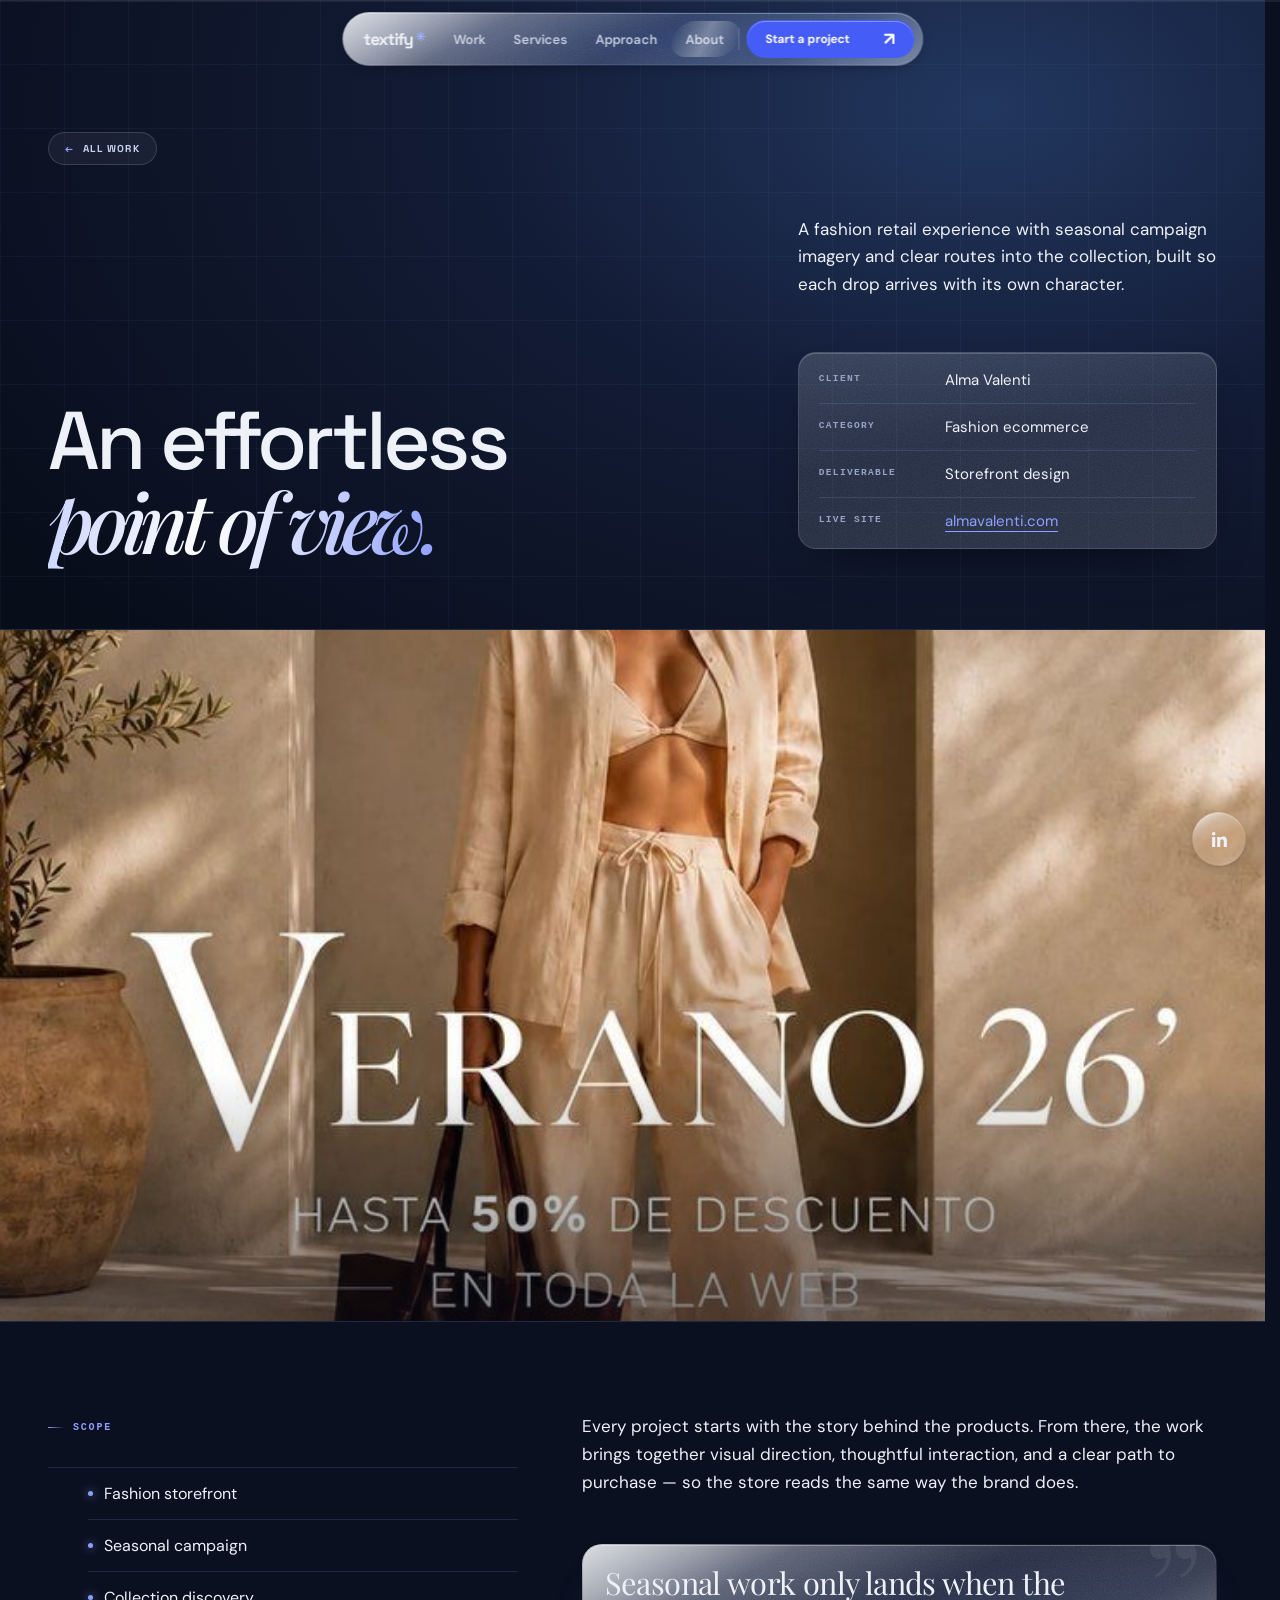
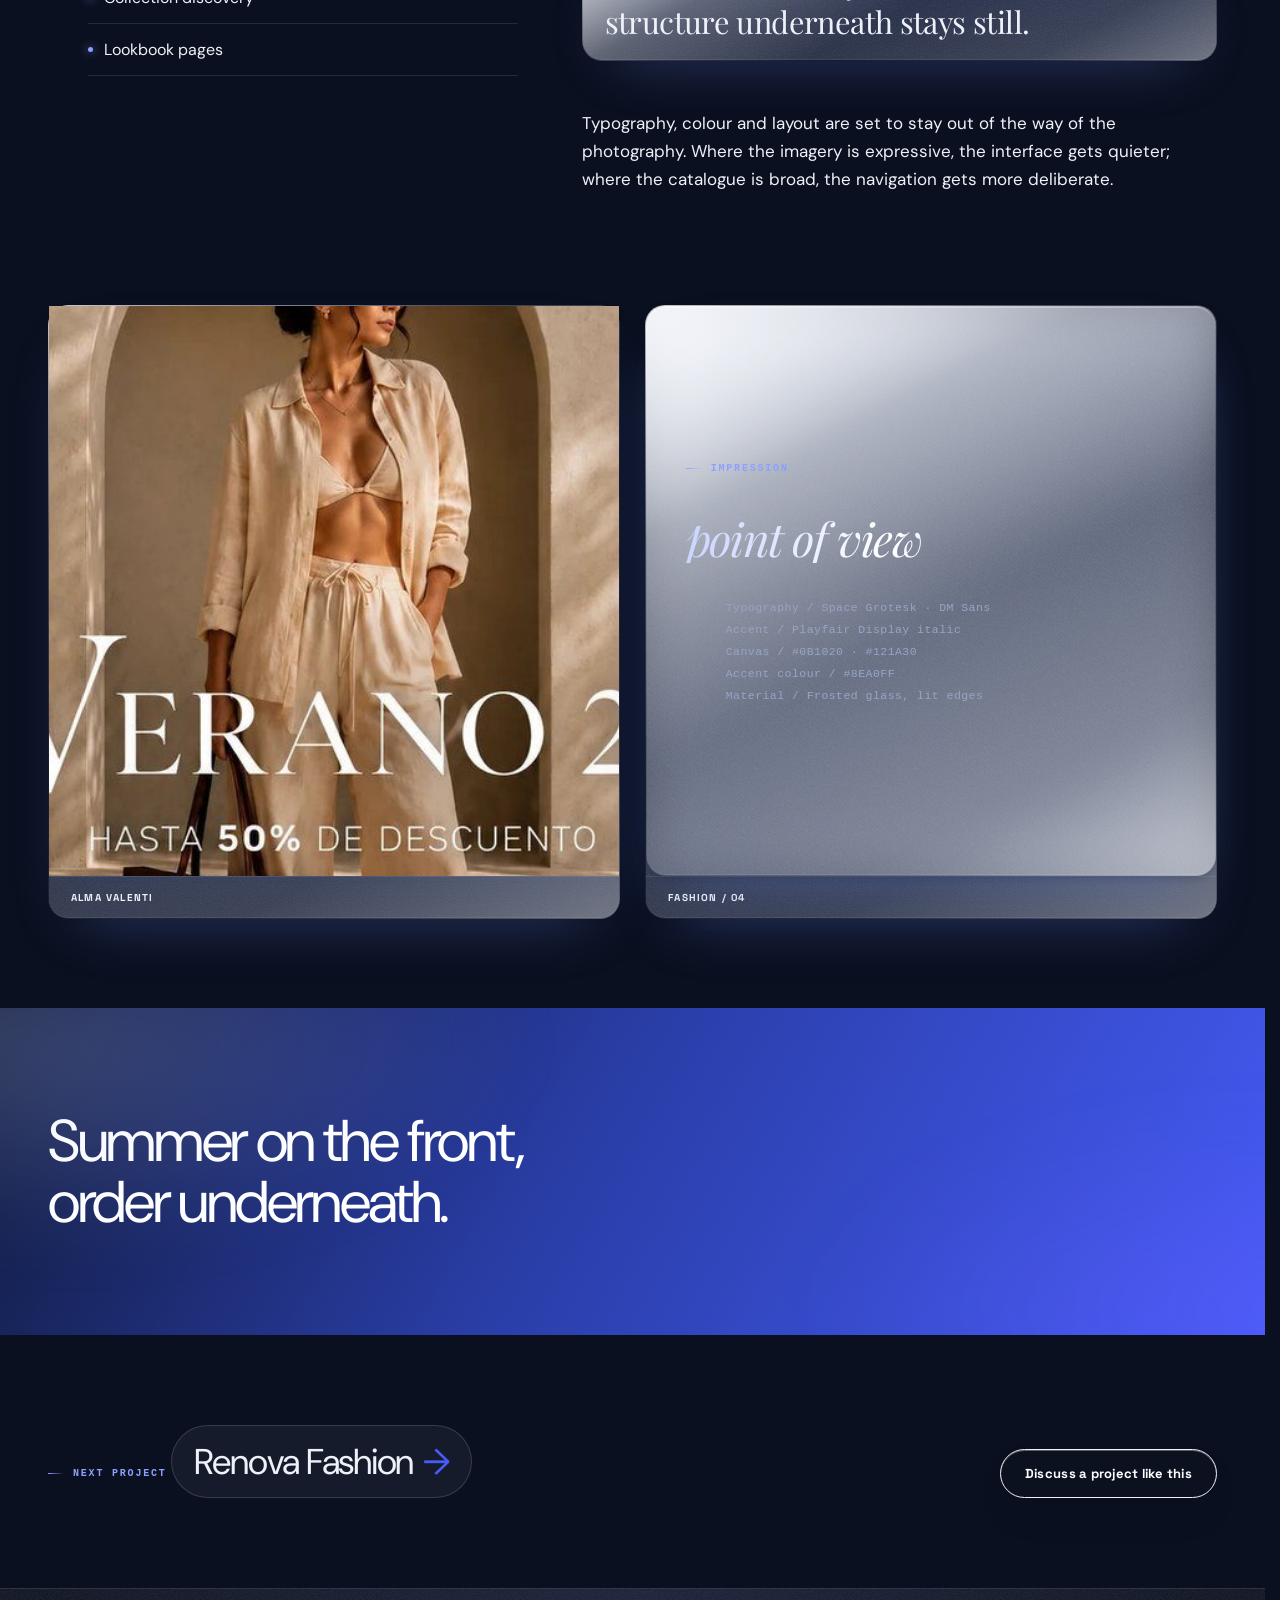
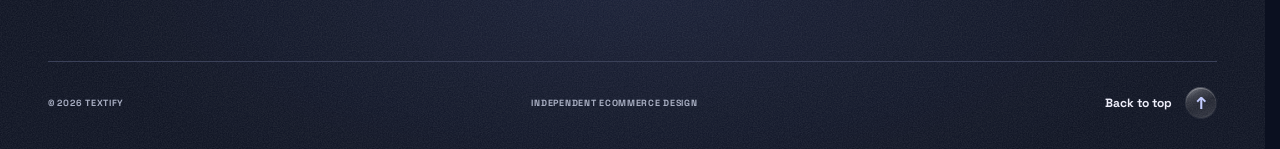
==== commit d13b5ae9: "Address the portfolio review checklist - Contact: the inquiry form now carries action/method/enctype" ====
--- a/works/alma-valenti.html
+++ b/works/alma-valenti.html
@@ -63,7 +63,7 @@
     </section>
 
     <figure class="cs-hero">
-      <img src="../assets/alma.jpg" alt="Alma Valenti fashion campaign imagery for Textify" fetchpriority="high">
+      <img src="../assets/alma.jpg" alt="Alma Valenti fashion campaign imagery for Textify" width="732" height="1300" fetchpriority="high" decoding="async">
     </figure>
 
     <section class="story cs-body">
@@ -88,7 +88,7 @@
     <section class="story cs-pair">
       <div class="wrap cs-pair-grid">
         <figure class="cs-tile">
-          <span class="cs-tile-crop cs-tile-crop--detail"><img src="../assets/alma.jpg" alt="Alma Valenti product detail" loading="lazy"></span>
+          <span class="cs-tile-crop cs-tile-crop--detail"><img src="../assets/alma.jpg" alt="Alma Valenti product detail" width="732" height="1300" loading="lazy" decoding="async"></span>
           <figcaption>ALMA VALENTI</figcaption>
         </figure>
         <figure class="cs-tile cs-tile--spec">
--- a/styles.css
+++ b/styles.css
@@ -1,19 +1,20 @@
 :root{--paper:#f6f3eb;--white:#fcf9f1;--ink:#111111;--muted:#666762;--line:#d6d4cc;--blue:#395afe;--blue-dark:#2745d7;--font:'Space Grotesk',Arial,sans-serif;--body:'DM Sans',Arial,sans-serif;--serif:'Playfair Display',Georgia,serif}
-*{box-sizing:border-box}html{scroll-behavior:smooth}body{margin:0;background:var(--paper);color:var(--ink);font-family:var(--body);-webkit-font-smoothing:antialiased}button,input,textarea,select{font:inherit}button{cursor:pointer}a{color:inherit;text-decoration:none}img{display:block;max-width:100%}h1,h2,h3,p{margin-top:0}h1,h2,h3{font-family:var(--font);font-weight:500;letter-spacing:-.065em}em{font-family:var(--serif);font-weight:500;letter-spacing:-.08em}::selection{background:var(--blue);color:white}.wrap{width:min(1450px,calc(100% - 96px));margin-inline:auto}.section-pad{padding-block:126px}.skip-link{position:absolute;top:-60px;left:15px;background:var(--ink);color:#fff;padding:12px;z-index:100}.skip-link:focus{top:10px}*:focus-visible{outline:3px solid var(--blue);outline-offset:3px}
+*{box-sizing:border-box}html{scroll-behavior:smooth;scrollbar-gutter:stable}body{margin:0;background:var(--paper);color:var(--ink);font-family:var(--body);-webkit-font-smoothing:antialiased}button,input,textarea,select{font:inherit}button{cursor:pointer}a{color:inherit;text-decoration:none}img{display:block;max-width:100%}h1,h2,h3,p{margin-top:0}h1,h2,h3{font-family:var(--font);font-weight:500;letter-spacing:-.065em}em{font-family:var(--serif);font-weight:500;letter-spacing:-.08em}::selection{background:var(--blue);color:white}.wrap{width:min(1450px,calc(100% - 96px));margin-inline:auto}.section-pad{padding-block:126px}.skip-link{position:absolute;top:-60px;left:15px;background:var(--ink);color:#fff;padding:12px;z-index:100}.skip-link:focus{top:10px}*:focus-visible{outline:3px solid var(--blue);outline-offset:3px}
 .announcement{height:34px;background:var(--blue);color:#fff;display:flex;align-items:center;gap:11px;padding:0 48px;font-family:var(--font);font-size:10px;font-weight:700;letter-spacing:.12em}.announcement-end{margin-left:auto}.site-header{height:88px;padding:0 48px;display:flex;align-items:center;border-bottom:1px solid var(--line);gap:35px;background:var(--paper);position:relative;z-index:20}.wordmark,.footer-logo{font-family:var(--font);font-weight:700;font-size:34px;letter-spacing:-.09em;line-height:1}.wordmark-mark,.footer-logo span{font-family:Arial,sans-serif;color:var(--blue);font-size:.7em;vertical-align:top;margin-left:2px;letter-spacing:0}.desktop-nav{margin-left:auto;display:flex;gap:38px;align-items:center}.desktop-nav a{font-size:13px;font-weight:600;transition:color .2s}.desktop-nav a:hover,.text-link:hover{color:var(--blue)}.header-cta{margin-left:20px;border:1px solid var(--ink);padding:14px 18px;font-size:12px;font-weight:700;display:flex;gap:34px;align-items:center;transition:background .2s,color .2s}.header-cta:hover{background:var(--ink);color:white}.header-cta span{font-size:18px;line-height:0}.menu-toggle,.mobile-menu{display:none}
 .eyebrow{font-family:var(--font);font-size:10px;font-weight:700;letter-spacing:.16em;text-transform:uppercase;display:flex;align-items:center;gap:12px}.eyebrow .line{width:26px;height:1px;background:var(--ink)}.hero{display:grid;grid-template-columns:1fr .86fr;min-height:710px}.hero-copy{padding:88px 34px 32px 0;display:flex;flex-direction:column}.hero h1{font-size:clamp(64px,6.3vw,112px);line-height:.98;margin:84px 0 30px;white-space:nowrap}.hero h1 em{color:var(--blue)}.hero-lede{font-size:20px;line-height:1.45;letter-spacing:-.035em;max-width:445px}.hero-actions{display:flex;align-items:center;gap:36px;margin-top:32px}.button{min-height:55px;display:inline-flex;align-items:center;justify-content:space-between;gap:52px;padding:0 21px;font-family:var(--font);font-size:13px;font-weight:700;border:1px solid transparent;transition:transform .2s,background .2s}.button:hover{transform:translateY(-3px)}.button span:last-child{font-size:21px;font-weight:400}.button-dark{background:var(--ink);color:white}.button-dark:hover{background:var(--blue)}.text-link{font-size:13px;font-weight:700;border-bottom:1px solid var(--ink);padding-bottom:6px}.text-link span{margin-left:18px}.hero-foot{margin-top:auto;display:flex;justify-content:space-between;font-family:var(--font);font-size:10px;font-weight:700;letter-spacing:.1em}.hero-visual{position:relative;background:#c9c9c8;overflow:hidden;min-height:710px}.hero-visual-label{position:absolute;z-index:3;top:24px;left:25px;right:25px;display:flex;justify-content:space-between;font-family:var(--font);font-size:10px;font-weight:700;letter-spacing:.13em}.hero-visual-label span{font-size:22px;line-height:.6}.portrait-stage{position:absolute;inset:0;overflow:hidden}.portrait-stage:after{content:'';position:absolute;inset:0;background:linear-gradient(180deg,transparent 60%,rgba(0,0,0,.34));pointer-events:none}.portrait-stage img{width:100%;height:100%;object-fit:cover;object-position:center 20%;filter:grayscale(1) contrast(1.1)}.orbit-tag{position:absolute;right:7%;top:26%;z-index:2;width:126px;height:126px;border-radius:50%;background:var(--blue);color:#fff;display:flex;align-items:center;justify-content:center;font-family:var(--font);font-size:20px;font-weight:700;letter-spacing:-.07em;transform:rotate(12deg);box-shadow:0 12px 24px #0002}.orbit-tag span{font-size:8px;align-self:center;margin-top:-20px;margin-left:2px}.image-caption{position:absolute;z-index:2;bottom:24px;left:25px;right:25px;display:flex;justify-content:space-between;color:#fff;font-family:var(--font);font-size:10px;letter-spacing:.1em;font-weight:700}
 .ticker{overflow:hidden;background:var(--ink);color:white;height:64px;display:flex;align-items:center}.ticker-track{display:flex;align-items:center;gap:36px;white-space:nowrap;animation:marquee 32s linear infinite;font:700 13px var(--font);letter-spacing:.12em}.ticker-track b{color:#7890ff;font-size:23px}@keyframes marquee{to{transform:translateX(-50%)}}
-.section-heading{display:flex;justify-content:space-between;align-items:end;gap:45px;margin-bottom:52px}.section-heading h2,.about-copy h2,.faq-grid h2,.contact-copy h2{font-size:clamp(53px,5.3vw,86px);line-height:1.02;margin:22px 0 0}.section-heading h2 em,.about-copy h2 em,.faq-grid h2 em,.contact-copy h2 em{color:var(--blue)}.section-heading>p{font-size:16px;line-height:1.55;color:#484943;max-width:390px;margin:0 5% 5px 0;letter-spacing:-.015em}.work-section{background:#fffefa}.filter-bar{display:flex;gap:8px;margin-bottom:24px}.filter{border:1px solid var(--line);background:transparent;padding:10px 16px;font:600 12px var(--font);transition:background .2s,color .2s,border-color .2s}.filter:hover,.filter.active{background:var(--ink);border-color:var(--ink);color:#fff}.filter sup{font-size:9px;margin-left:7px}.project-grid{display:grid;grid-template-columns:repeat(2,1fr);gap:48px 24px}.project-large{grid-column:1/-1}.project-card[hidden]{display:none}.project-open{padding:0;border:0;background:transparent;display:block;width:100%;text-align:left;color:inherit}.project-art{height:clamp(310px,34vw,560px);overflow:hidden;position:relative;transition:filter .3s}.project-large .project-art{height:clamp(420px,46vw,680px)}.project-open:hover .project-art{filter:saturate(1.18)}.project-open:hover .project-arrow{background:var(--blue);color:#fff;transform:rotate(45deg)}.art-corner{position:absolute;bottom:18px;right:20px;font:700 10px var(--font);letter-spacing:.1em}.project-meta{padding-top:17px;display:flex;align-items:center;justify-content:space-between;gap:10px}.project-meta strong{display:block;font:600 25px var(--font);letter-spacing:-.055em}.project-meta small{display:block;margin-top:5px;font-size:12px;color:var(--muted)}.project-arrow{width:40px;height:40px;border:1px solid var(--ink);border-radius:50%;display:grid;place-items:center;font-size:21px;transition:all .2s}.art-form{background:#d0cdc3;padding:5% 7% 6%}.mock-browser{background:#f3f0e7;width:100%;height:100%;box-shadow:0 22px 50px #24221e27;transform:perspective(1000px) rotateX(1deg);overflow:hidden}.mock-top{height:12%;display:flex;align-items:center;justify-content:space-between;padding:0 4%;border-bottom:1px solid #c9c6bd;color:#2d332d}.mock-top strong{font:700 clamp(17px,2.5vw,39px) var(--font);letter-spacing:-.09em}.mock-top strong span{font-size:9px;vertical-align:top}.mock-top>span{font:600 clamp(5px,.65vw,10px) var(--font);letter-spacing:.1em}.form-layout{display:grid;grid-template-columns:1.05fr .95fr;height:88%;}.form-product{position:relative;background:#afa996;overflow:hidden}.vase{position:absolute;bottom:16%;background:#cdc9b9;box-shadow:inset -18px 0 25px #887e6838,12px 16px 15px #3c362b3a}.vase-one{height:65%;width:33%;left:27%;border-radius:40% 40% 26% 25%/19% 19% 15% 15%;clip-path:polygon(29% 0,70% 0,74% 13%,94% 37%,88% 81%,71% 100%,27% 100%,8% 82%,4% 37%,26% 13%)}.vase-two{height:42%;width:22%;left:58%;bottom:16%;background:#6a6d5c;clip-path:polygon(20% 0,80% 0,70% 25%,92% 100%,8% 100%,30% 25%);border-radius:14px}.vase-shadow{position:absolute;bottom:13%;left:15%;height:5%;width:68%;border-radius:50%;background:#3a352542;filter:blur(11px)}.form-type{display:flex;flex-direction:column;justify-content:center;align-items:flex-start;padding:7% 10%;color:#344237}.form-type small{font:700 clamp(7px,.8vw,12px) var(--font);letter-spacing:.18em}.form-type b{font:500 clamp(44px,7vw,110px)/.92 var(--font);letter-spacing:-.08em;margin:8% 0}.form-type i{font-family:var(--serif);font-weight:500}.form-type>span{border-bottom:1px solid #344237;padding-bottom:5px;font:700 clamp(8px,.8vw,13px) var(--font)}.art-muse{background:#dac6bd;display:flex;align-items:center}.muse-copy{position:relative;z-index:2;margin-left:8%;width:52%;color:#5a352d}.muse-copy small{font:700 12px var(--font);letter-spacing:.2em}.muse-copy b{font:500 clamp(45px,5.4vw,85px)/.95 var(--font);letter-spacing:-.075em;display:block;margin:38px 0 50px}.muse-copy i{font-family:var(--serif);font-weight:500}.muse-copy>span{font:700 9px var(--font);letter-spacing:.12em;border:1px solid #5a352d;padding:13px}.muse-product{height:100%;width:42%;position:relative;background:radial-gradient(circle at 50% 70%,#e9d5ca,#b99d90)}.bottle{position:absolute;bottom:15%;height:55%;width:28%;background:linear-gradient(90deg,#6b351f,#9a562f 28%,#bf7a48 60%,#7e4328);border-radius:16px 16px 5px 5px;box-shadow:18px 25px 26px #4f342e4d;display:flex;align-items:center;justify-content:center;color:#f4e6d9;text-align:center;line-height:1}.bottle:before{content:'';position:absolute;height:18%;width:72%;bottom:100%;background:#e7d4c5;border-radius:5px 5px 0 0}.bottle span{font:700 14px var(--font);letter-spacing:-.06em}.bottle span small{font-size:7px;letter-spacing:.1em}.bottle-back{left:13%;transform:scale(.82);bottom:17%}.bottle-front{left:49%}.art-arc{background:#bec3b7;color:#20302d;padding:28px 34px}.arc-header{display:flex;justify-content:space-between;font:700 15px var(--font);letter-spacing:-.04em}.arc-header span{font-size:8px;letter-spacing:.12em}.arc-type{position:relative;z-index:2;font:700 clamp(59px,7.7vw,125px)/.82 var(--font);letter-spacing:-.09em;margin-top:10%}.arc-type i{font-family:var(--serif);font-weight:500}.arc-model{position:absolute;right:7%;bottom:-10%;width:38%;height:88%}.arc-head{position:absolute;top:5%;left:28%;width:42%;height:26%;border-radius:45% 45% 48% 48%;background:#614a3d;z-index:2;box-shadow:inset -12px 2px 5px #241b1970}.arc-head:before{content:'';position:absolute;top:-8%;left:-2%;height:35%;width:104%;border-radius:70% 70% 20% 20%;background:#1d2320}.arc-shirt{position:absolute;bottom:0;width:100%;height:69%;background:#48574c;clip-path:polygon(25% 0,70% 0,100% 22%,92% 100%,7% 100%,0 22%);box-shadow:inset -40px 0 15px #0002}.work-note{margin-top:32px;color:#73746e;font:500 11px var(--font);display:flex;gap:11px;align-items:center}.work-note span{color:var(--blue);font-size:18px}
+.section-heading{display:flex;justify-content:space-between;align-items:end;gap:45px;margin-bottom:52px}.section-heading h2,.about-copy h2,.faq-grid h2,.testimonial-grid h2,.contact-copy h2{font-size:clamp(53px,5.3vw,86px);line-height:1.02;margin:22px 0 0}.section-heading h2 em,.about-copy h2 em,.faq-grid h2 em,.testimonial-grid h2 em,.contact-copy h2 em{color:var(--blue)}.section-heading>p{font-size:16px;line-height:1.55;color:#484943;max-width:390px;margin:0 5% 5px 0;letter-spacing:-.015em}.work-section{background:#fffefa}.filter-bar{display:flex;gap:8px;margin-bottom:24px}.filter{border:1px solid var(--line);background:transparent;padding:10px 16px;font:600 12px var(--font);transition:background .2s,color .2s,border-color .2s}.filter:hover,.filter.active{background:var(--ink);border-color:var(--ink);color:#fff}.filter sup{font-size:9px;margin-left:7px}.project-grid{display:grid;grid-template-columns:repeat(2,1fr);gap:48px 24px}.project-large{grid-column:1/-1}.project-card[hidden]{display:none}.project-open{padding:0;border:0;background:transparent;display:block;width:100%;text-align:left;color:inherit}.project-art{height:clamp(310px,34vw,560px);overflow:hidden;position:relative;transition:filter .3s}.project-large .project-art{height:clamp(420px,46vw,680px)}.project-open:hover .project-art{filter:saturate(1.18)}.project-open:hover .project-arrow{background:var(--blue);color:#fff;transform:rotate(45deg)}.art-corner{position:absolute;bottom:18px;right:20px;font:700 10px var(--font);letter-spacing:.1em}.project-meta{padding-top:17px;display:flex;align-items:center;justify-content:space-between;gap:10px}.project-meta strong{display:block;font:600 25px var(--font);letter-spacing:-.055em}.project-meta small{display:block;margin-top:5px;font-size:12px;color:var(--muted)}.project-arrow{width:40px;height:40px;border:1px solid var(--ink);border-radius:50%;display:grid;place-items:center;font-size:21px;transition:all .2s}.art-form{background:#d0cdc3;padding:5% 7% 6%}.mock-browser{background:#f3f0e7;width:100%;height:100%;box-shadow:0 22px 50px #24221e27;transform:perspective(1000px) rotateX(1deg);overflow:hidden}.mock-top{height:12%;display:flex;align-items:center;justify-content:space-between;padding:0 4%;border-bottom:1px solid #c9c6bd;color:#2d332d}.mock-top strong{font:700 clamp(17px,2.5vw,39px) var(--font);letter-spacing:-.09em}.mock-top strong span{font-size:9px;vertical-align:top}.mock-top>span{font:600 clamp(5px,.65vw,10px) var(--font);letter-spacing:.1em}.form-layout{display:grid;grid-template-columns:1.05fr .95fr;height:88%;}.form-product{position:relative;background:#afa996;overflow:hidden}.vase{position:absolute;bottom:16%;background:#cdc9b9;box-shadow:inset -18px 0 25px #887e6838,12px 16px 15px #3c362b3a}.vase-one{height:65%;width:33%;left:27%;border-radius:40% 40% 26% 25%/19% 19% 15% 15%;clip-path:polygon(29% 0,70% 0,74% 13%,94% 37%,88% 81%,71% 100%,27% 100%,8% 82%,4% 37%,26% 13%)}.vase-two{height:42%;width:22%;left:58%;bottom:16%;background:#6a6d5c;clip-path:polygon(20% 0,80% 0,70% 25%,92% 100%,8% 100%,30% 25%);border-radius:14px}.vase-shadow{position:absolute;bottom:13%;left:15%;height:5%;width:68%;border-radius:50%;background:#3a352542;filter:blur(11px)}.form-type{display:flex;flex-direction:column;justify-content:center;align-items:flex-start;padding:7% 10%;color:#344237}.form-type small{font:700 clamp(7px,.8vw,12px) var(--font);letter-spacing:.18em}.form-type b{font:500 clamp(44px,7vw,110px)/.92 var(--font);letter-spacing:-.08em;margin:8% 0}.form-type i{font-family:var(--serif);font-weight:500}.form-type>span{border-bottom:1px solid #344237;padding-bottom:5px;font:700 clamp(8px,.8vw,13px) var(--font)}.art-muse{background:#dac6bd;display:flex;align-items:center}.muse-copy{position:relative;z-index:2;margin-left:8%;width:52%;color:#5a352d}.muse-copy small{font:700 12px var(--font);letter-spacing:.2em}.muse-copy b{font:500 clamp(45px,5.4vw,85px)/.95 var(--font);letter-spacing:-.075em;display:block;margin:38px 0 50px}.muse-copy i{font-family:var(--serif);font-weight:500}.muse-copy>span{font:700 9px var(--font);letter-spacing:.12em;border:1px solid #5a352d;padding:13px}.muse-product{height:100%;width:42%;position:relative;background:radial-gradient(circle at 50% 70%,#e9d5ca,#b99d90)}.bottle{position:absolute;bottom:15%;height:55%;width:28%;background:linear-gradient(90deg,#6b351f,#9a562f 28%,#bf7a48 60%,#7e4328);border-radius:16px 16px 5px 5px;box-shadow:18px 25px 26px #4f342e4d;display:flex;align-items:center;justify-content:center;color:#f4e6d9;text-align:center;line-height:1}.bottle:before{content:'';position:absolute;height:18%;width:72%;bottom:100%;background:#e7d4c5;border-radius:5px 5px 0 0}.bottle span{font:700 14px var(--font);letter-spacing:-.06em}.bottle span small{font-size:7px;letter-spacing:.1em}.bottle-back{left:13%;transform:scale(.82);bottom:17%}.bottle-front{left:49%}.art-arc{background:#bec3b7;color:#20302d;padding:28px 34px}.arc-header{display:flex;justify-content:space-between;font:700 15px var(--font);letter-spacing:-.04em}.arc-header span{font-size:8px;letter-spacing:.12em}.arc-type{position:relative;z-index:2;font:700 clamp(59px,7.7vw,125px)/.82 var(--font);letter-spacing:-.09em;margin-top:10%}.arc-type i{font-family:var(--serif);font-weight:500}.arc-model{position:absolute;right:7%;bottom:-10%;width:38%;height:88%}.arc-head{position:absolute;top:5%;left:28%;width:42%;height:26%;border-radius:45% 45% 48% 48%;background:#614a3d;z-index:2;box-shadow:inset -12px 2px 5px #241b1970}.arc-head:before{content:'';position:absolute;top:-8%;left:-2%;height:35%;width:104%;border-radius:70% 70% 20% 20%;background:#1d2320}.arc-shirt{position:absolute;bottom:0;width:100%;height:69%;background:#48574c;clip-path:polygon(25% 0,70% 0,100% 22%,92% 100%,7% 100%,0 22%);box-shadow:inset -40px 0 15px #0002}.work-note{margin-top:32px;color:#73746e;font:500 11px var(--font);display:flex;gap:11px;align-items:center}.work-note span{color:var(--blue);font-size:18px}
 .statement{background:var(--blue);color:white;overflow:hidden}.statement-inner{position:relative}.statement .eyebrow{margin-bottom:50px}.statement p:not(.eyebrow){font:500 clamp(48px,6.5vw,104px)/1.06 var(--font);letter-spacing:-.07em;max-width:1140px;margin:0}.statement em{color:#b5c4ff}.statement-flower{position:absolute;right:-10px;top:-48px;font:300px/1 Arial,sans-serif;color:#ffffff24}
 .services-section{background:var(--paper)}.service-list{border-top:1px solid var(--ink)}.service-row{border-bottom:1px solid var(--ink)}.service-row summary{list-style:none;display:grid;grid-template-columns:90px 1fr 45px;align-items:center;min-height:122px;cursor:pointer}.service-row summary::-webkit-details-marker{display:none}.service-num{align-self:center;font:700 11px var(--font);color:var(--blue)}.service-name{font:500 clamp(34px,4.2vw,67px)/1 var(--font);letter-spacing:-.065em}.service-icon{font:34px var(--font);transition:transform .25s}.service-row[open] .service-icon{transform:rotate(45deg);color:var(--blue)}.service-content{display:flex;align-items:center;gap:10px;padding:0 0 35px 90px;flex-wrap:wrap}.service-content p{max-width:400px;margin:0 auto 0 0;font-size:15px;line-height:1.5}.service-content span{border:1px solid var(--line);font:600 10px var(--font);padding:9px 11px;white-space:nowrap}
 .approach-section{background:#e5e8df}.process-grid{display:grid;grid-template-columns:repeat(4,1fr);gap:1px;border:1px solid #c4c9be;background:#c4c9be}.process-card{background:#e5e8df;padding:28px;min-height:330px;display:flex;flex-direction:column;transition:background .25s}.process-card:hover{background:#eff2ea}.process-card>span{font:700 10px var(--font);letter-spacing:.12em}.process-symbol{font:60px var(--font);color:var(--blue);margin:auto 0 26px}.process-card h3{font-size:31px;margin:0 0 10px}.process-card p{font-size:13px;line-height:1.5;margin:0;max-width:210px;color:#555a52}
 .about-section{background:#fffefa}.about-grid{display:grid;grid-template-columns:.9fr 1fr;gap:clamp(70px,11vw,180px);align-items:center}.about-image{height:640px;background:#bdbdbb;position:relative;overflow:hidden}.about-image img{width:100%;height:100%;object-fit:cover;object-position:center 21%;filter:grayscale(1)}.about-image-tag{position:absolute;bottom:20px;left:20px;background:var(--blue);color:#fff;padding:13px 16px;font:700 10px var(--font);letter-spacing:.1em}.about-copy h2{margin-bottom:32px}.about-copy>p:not(.eyebrow){max-width:520px;color:#565852;line-height:1.6;font-size:16px}.about-copy .about-lead{font-size:23px!important;line-height:1.35!important;color:var(--ink)!important;letter-spacing:-.035em}.about-signoff{border-top:1px solid var(--line);margin-top:50px;padding-top:20px;display:flex;align-items:center;justify-content:space-between;gap:20px}.about-signoff span{font:700 9px var(--font);letter-spacing:.14em}.about-signoff b{font:700 24px var(--font);letter-spacing:-.08em;color:var(--blue)}
 .faq-section{background:var(--paper);border-top:1px solid var(--line)}.faq-grid{display:grid;grid-template-columns:.8fr 1.2fr;gap:80px}.faq-list{border-top:1px solid var(--ink)}.faq-list details{border-bottom:1px solid var(--line)}.faq-list summary{list-style:none;display:flex;justify-content:space-between;align-items:center;gap:15px;padding:26px 0;cursor:pointer;font:600 18px var(--font);letter-spacing:-.03em}.faq-list summary::-webkit-details-marker{display:none}.faq-list summary span{font-size:24px;font-weight:400;transition:transform .2s}.faq-list details[open] summary span{transform:rotate(45deg);color:var(--blue)}.faq-list details p{line-height:1.6;font-size:14px;color:#60615d;max-width:580px;padding-bottom:22px;margin:0}
+.testimonial-section{background:var(--paper);border-top:1px solid var(--line)}.testimonial-grid{display:grid;grid-template-columns:.8fr 1.2fr;gap:80px;align-items:start}.testimonial-quote{margin:0;padding-left:clamp(16px,2vw,28px);border-left:2px solid var(--blue)}.testimonial-quote p{font-family:var(--serif);font-size:clamp(22px,2.4vw,32px);line-height:1.28;letter-spacing:-.02em;margin:0}.testimonial-quote cite{display:block;margin-top:26px;font:700 10px var(--font);letter-spacing:.14em;text-transform:uppercase;font-style:normal;color:var(--muted)}
 .contact-section{background:#151616;color:white}.contact-grid{display:grid;grid-template-columns:1fr .8fr;gap:clamp(65px,8vw,140px)}.contact-copy h2{font-size:clamp(52px,5.5vw,90px);margin-top:30px}.contact-copy>p:not(.eyebrow){font-size:18px;line-height:1.45;color:#b9bab5;max-width:420px;margin-top:30px}.contact-decoration{font:clamp(180px,23vw,340px)/1 Arial,sans-serif;color:#3859f7;margin-top:80px;transform:rotate(-9deg)}.contact-form{display:flex;flex-direction:column;padding-top:5px}.contact-form label{font:700 10px var(--font);letter-spacing:.12em;margin:0 0 12px}.contact-form label span{color:#8ea0ff}.contact-form input,.contact-form select,.contact-form textarea{width:100%;border:0;border-bottom:1px solid #656765;background:transparent;border-radius:0;color:#fff;padding:0 0 17px;margin-bottom:36px;outline:0;font:500 16px var(--body)}.contact-form input::placeholder,.contact-form textarea::placeholder{color:#898b88}.contact-form select{appearance:none;background-image:url("data:image/svg+xml,%3Csvg xmlns='http://www.w3.org/2000/svg' width='12' height='12' viewBox='0 0 12 12'%3E%3Cpath fill='none' stroke='white' d='m2 4 4 4 4-4'/%3E%3C/svg%3E");background-position:right 8px center;background-repeat:no-repeat;color:#aaa}.contact-form select:valid{color:#fff}.contact-form select option{background:#151616;color:#fff}.contact-form input:focus,.contact-form select:focus,.contact-form textarea:focus{border-bottom-color:#8ea0ff}.contact-form textarea{resize:vertical;min-height:90px}.button-blue{background:var(--blue);color:#fff;width:100%;margin-top:8px}.button-blue:hover{background:var(--blue-dark)}.form-note{font-size:11px;color:#979997;margin:14px 0 0;line-height:1.45}.footer{background:#151616;color:white;border-top:1px solid #343535;padding:42px 0 20px}.footer-top{display:flex;justify-content:space-between;align-items:start;padding-bottom:85px}.footer-logo{font-size:clamp(70px,13vw,200px)}.footer-top p{font-size:13px;color:#a4a5a2;line-height:1.5}.footer-bottom{border-top:1px solid #353636;padding-top:19px;display:flex;justify-content:space-between;gap:15px;font:700 10px var(--font);letter-spacing:.1em}.footer-bottom a:hover{color:#94a5ff}
 .project-dialog{border:0;padding:0;width:min(620px,calc(100% - 30px));max-height:calc(100vh - 40px);background:var(--paper);color:var(--ink);box-shadow:0 30px 100px #0008}.project-dialog::backdrop{background:#101111bd;backdrop-filter:blur(7px)}.dialog-close{position:absolute;right:17px;top:12px;border:0;background:transparent;font:35px var(--font)}.dialog-body{padding:65px 46px 35px}.dialog-body h2{font-size:57px;line-height:1.03;margin:15px 0 25px}.dialog-body>p:not(.eyebrow){font-size:17px;line-height:1.5;max-width:460px;color:#555}.dialog-points{display:flex;gap:10px;flex-wrap:wrap;margin:34px 0 48px}.dialog-points span{font:700 10px var(--font);padding:11px 12px;border:1px solid var(--line)}.dialog-footer{border-top:1px solid var(--ink);padding-top:20px;display:flex;justify-content:space-between;gap:20px;font:700 10px var(--font);letter-spacing:.08em}.dialog-footer a{color:var(--blue)}
 .real-art{background:#d7d1c8;color:#fff;height:clamp(360px,38vw,600px)}.real-art>img{position:absolute;inset:0;width:100%;height:100%;object-fit:cover;transition:transform .6s ease}.project-open:hover .real-art>img{transform:scale(1.045)}.real-art:after{content:'';position:absolute;inset:0;background:linear-gradient(180deg,#0006 0%,transparent 35%,#0001 60%,#0007 100%)}.real-art-top,.real-art-title,.real-art .art-corner{position:absolute;z-index:1}.real-art-top{top:25px;left:28px;right:28px;display:flex;justify-content:space-between;align-items:center;gap:15px;font:700 11px var(--font);letter-spacing:.12em}.real-art-top span:last-child{font-size:9px}.real-art-title{left:28px;bottom:35px;font:500 clamp(42px,5vw,75px)/.96 var(--font);letter-spacing:-.075em;text-shadow:0 2px 20px #0005}.real-art-title i{font-family:var(--serif);font-weight:500}.real-art .art-corner{right:26px;bottom:29px}.art-ecoraft>img{object-position:center 35%}.art-ecoraft:after{background:linear-gradient(180deg,#0008,transparent 45%,#0009)}.art-dewlip>img{object-position:center}.art-dewlip:after{background:linear-gradient(180deg,#34282265,transparent 40%,#4a29297d)}.art-alma>img{object-position:center 34%}.art-alma:after{background:linear-gradient(180deg,#0007,transparent 36%,#0008)}.filter-bar{scrollbar-width:none}.filter-bar::-webkit-scrollbar{display:none}
 @media(max-width:1100px){.wrap{width:min(100% - 56px,1450px)}.site-header{padding:0 28px}.hero{min-height:620px}.hero-visual{min-height:620px}.hero-copy{padding-top:70px}.hero h1{font-size:clamp(54px,6.5vw,85px);margin-top:75px}.section-pad{padding-block:95px}.about-image{height:570px}.process-card{min-height:300px;padding:20px}.contact-grid{gap:55px}}
-@media(max-width:900px){.wrap{width:calc(100% - 36px)}.announcement{height:30px;padding:0 18px;font-size:8px}.announcement-end{display:none}.site-header{height:70px;padding:0 18px}.wordmark{font-size:30px}.desktop-nav,.header-cta{display:none}.menu-toggle{margin-left:auto;width:38px;height:38px;border:0;background:transparent;display:flex;flex-direction:column;justify-content:center;gap:6px;padding:6px}.menu-toggle span{height:2px;background:var(--ink);width:100%;transition:transform .2s}.menu-toggle[aria-expanded=true] span:first-child{transform:translateY(4px) rotate(45deg)}.menu-toggle[aria-expanded=true] span:last-child{transform:translateY(-4px) rotate(-45deg)}.mobile-menu:not([hidden]){display:flex;position:absolute;top:100px;left:0;right:0;z-index:19;flex-direction:column;background:var(--paper);padding:20px 18px 30px;border-bottom:1px solid var(--ink);box-shadow:0 16px 25px #0002}.mobile-menu a{font:600 26px var(--font);letter-spacing:-.06em;padding:13px 0;border-bottom:1px solid var(--line)}.hero{display:flex;flex-direction:column}.hero-copy{padding:58px 0 32px}.hero h1{font-size:clamp(51px,11.5vw,80px);margin:60px 0 26px;white-space:normal}.hero-lede{font-size:16px;max-width:380px}.hero-actions{gap:25px;margin-top:24px}.hero-foot{margin-top:72px}.hero-visual{min-height:560px}.hero-visual img{object-position:center 18%}.orbit-tag{width:95px;height:95px;font-size:17px}.section-pad{padding-block:76px}.section-heading{display:block;margin-bottom:35px}.section-heading h2,.about-copy h2,.faq-grid h2,.contact-copy h2{font-size:clamp(47px,10vw,70px)}.section-heading>p{margin:25px 0 0;font-size:15px}.filter-bar{overflow-x:auto;padding-bottom:5px}.filter{white-space:nowrap}.project-grid{display:block}.project-card{margin-bottom:35px}.project-large .project-art,.project-art{height:410px}.project-meta strong{font-size:22px}.work-note{line-height:1.4}.statement .eyebrow{margin-bottom:35px}.statement p:not(.eyebrow){font-size:clamp(43px,9vw,70px)}.statement-flower{font-size:180px;top:-20px}.service-row summary{min-height:95px;grid-template-columns:45px 1fr 30px}.service-name{font-size:clamp(30px,7vw,48px)}.service-content{padding-left:45px}.service-content p{width:100%;margin-bottom:13px}.process-grid{grid-template-columns:repeat(2,1fr)}.process-card{min-height:270px}.about-grid,.faq-grid,.contact-grid{display:block}.about-image{height:550px;margin-bottom:48px}.about-copy>p:not(.eyebrow){font-size:15px}.faq-grid h2{margin-bottom:40px}.contact-copy>p:not(.eyebrow){font-size:16px}.contact-decoration{display:none}.contact-form{margin-top:52px}.footer-top{padding-bottom:55px}.footer-logo{font-size:clamp(70px,16vw,130px)}.footer-top p{display:none}.footer-bottom{font-size:8px}}
+@media(max-width:900px){.wrap{width:calc(100% - 36px)}.announcement{height:30px;padding:0 18px;font-size:8px}.announcement-end{display:none}.site-header{height:70px;padding:0 18px}.wordmark{font-size:30px}.desktop-nav,.header-cta{display:none}.menu-toggle{margin-left:auto;width:38px;height:38px;border:0;background:transparent;display:flex;flex-direction:column;justify-content:center;gap:6px;padding:6px}.menu-toggle span{height:2px;background:var(--ink);width:100%;transition:transform .2s}.menu-toggle[aria-expanded=true] span:first-child{transform:translateY(4px) rotate(45deg)}.menu-toggle[aria-expanded=true] span:last-child{transform:translateY(-4px) rotate(-45deg)}.mobile-menu:not([hidden]){display:flex;position:absolute;top:100px;left:0;right:0;z-index:19;flex-direction:column;background:var(--paper);padding:20px 18px 30px;border-bottom:1px solid var(--ink);box-shadow:0 16px 25px #0002}.mobile-menu a{font:600 26px var(--font);letter-spacing:-.06em;padding:13px 0;border-bottom:1px solid var(--line)}.hero{display:flex;flex-direction:column}.hero-copy{padding:58px 0 32px}.hero h1{font-size:clamp(51px,11.5vw,80px);margin:60px 0 26px;white-space:normal}.hero-lede{font-size:16px;max-width:380px}.hero-actions{gap:25px;margin-top:24px}.hero-foot{margin-top:72px}.hero-visual{min-height:560px}.hero-visual img{object-position:center 18%}.orbit-tag{width:95px;height:95px;font-size:17px}.section-pad{padding-block:76px}.section-heading{display:block;margin-bottom:35px}.section-heading h2,.about-copy h2,.faq-grid h2,.testimonial-grid h2,.contact-copy h2{font-size:clamp(47px,10vw,70px)}.section-heading>p{margin:25px 0 0;font-size:15px}.filter-bar{overflow-x:auto;padding-bottom:5px}.filter{white-space:nowrap}.project-grid{display:block}.project-card{margin-bottom:35px}.project-large .project-art,.project-art{height:410px}.project-meta strong{font-size:22px}.work-note{line-height:1.4}.statement .eyebrow{margin-bottom:35px}.statement p:not(.eyebrow){font-size:clamp(43px,9vw,70px)}.statement-flower{font-size:180px;top:-20px}.service-row summary{min-height:95px;grid-template-columns:45px 1fr 30px}.service-name{font-size:clamp(30px,7vw,48px)}.service-content{padding-left:45px}.service-content p{width:100%;margin-bottom:13px}.process-grid{grid-template-columns:repeat(2,1fr)}.process-card{min-height:270px}.about-grid,.faq-grid,.testimonial-grid,.contact-grid{display:block}.about-image{height:550px;margin-bottom:48px}.about-copy>p:not(.eyebrow){font-size:15px}.faq-grid h2,.testimonial-grid h2{margin-bottom:40px}.contact-copy>p:not(.eyebrow){font-size:16px}.contact-decoration{display:none}.contact-form{margin-top:52px}.footer-top{padding-bottom:55px}.footer-logo{font-size:clamp(70px,16vw,130px)}.footer-top p{display:none}.footer-bottom{font-size:8px}}
 @media(max-width:480px){.hero h1{font-size:clamp(47px,11.1vw,58px)}.hero-visual{min-height:490px}.image-caption{font-size:8px}.image-caption span:last-child{max-width:110px;text-align:right}.project-large .project-art,.project-art{height:340px}.art-form{padding:8% 5%}.form-type b{font-size:38px}.form-type small,.form-type>span{font-size:6px}.muse-copy b{font-size:45px}.muse-copy>span{font-size:7px;padding:8px}.muse-product{width:48%}.bottle{width:37%}.arc-type{font-size:62px;margin-top:22%}.arc-header span{display:none}.project-meta strong{font-size:20px}.process-grid{grid-template-columns:1fr 1fr}.process-card{min-height:235px;padding:16px}.process-symbol{font-size:40px}.process-card h3{font-size:24px}.process-card p{font-size:11px}.about-image{height:480px}.faq-list summary{font-size:16px}.dialog-body{padding:60px 25px 25px}.dialog-body h2{font-size:46px}.dialog-footer{display:block}.dialog-footer a{display:block;margin-top:12px}.footer-bottom span:nth-child(2){display:none}}
 @media(prefers-reduced-motion:reduce){html{scroll-behavior:auto}.ticker-track,*,*:before,*:after{transition-duration:.01ms!important}}
 
--- a/v2.css
+++ b/v2.css
@@ -27,6 +27,10 @@
 .hero-v2 .hero-visual-label span{font-size:25px;color:#9eabff}
 .hero-v2 .portrait-halo{position:absolute;left:5%;right:2%;bottom:3%;height:72%;border-radius:50% 50% 0 0;background:radial-gradient(circle at 50% 42%,#8e9aff77,#5a6dd73d 42%,transparent 73%);filter:blur(16px)}
 .hero-v2 .portrait-stage{inset:auto -7% -10% -2%;height:105%;overflow:hidden;display:flex;align-items:end;justify-content:center}
+/* The hero portrait is a <picture> (WebP with a PNG fallback). display:contents
+   dissolves the wrapper so the fallback <img> keeps the exact layout it had
+   as a direct flex child of the stage. */
+.hero-v2 .portrait-stage picture{display:contents}
 .hero-v2 .portrait-stage:after{background:linear-gradient(0deg,#101116 0%,transparent 22%)}
 .hero-v2 .portrait-stage img{height:100%;width:auto;max-width:none;object-fit:contain;object-position:center bottom;filter:grayscale(1) contrast(1.07) drop-shadow(0 0 34px #05050977);animation:portraitFloat 7s ease-in-out infinite;transform-origin:50% 100%}
 .hero-v2 .orbit-tag{top:21%;right:6%;width:100px;height:100px;background:#ced4ff;color:#151828;box-shadow:0 10px 35px #0008;transform:rotate(13deg);font-size:52px;letter-spacing:-.12em;animation:badgeFloat 8s ease-in-out infinite}
@@ -280,10 +284,18 @@
 .mobile-menu-foot a:hover{color:var(--blue)}
 .mobile-menu:not([hidden]){animation:menuDrop .32s cubic-bezier(.2,.7,.1,1) both}
 @keyframes menuDrop{from{opacity:0;transform:translateY(-14px)}to{opacity:1;transform:none}}
+/* Closing plays the reverse drop, and app.js hides the panel once it has
+   finished, so the menu no longer vanishes the instant the toggle is clicked.
+   Same specificity as the :not([hidden]) rules above — source order decides,
+   so these come later. */
+.mobile-menu.is-closing{animation:menuRise .26s cubic-bezier(.2,.7,.1,1) both}
+.menu-backdrop.is-closing{animation:fadeOut .26s ease both}
+@keyframes menuRise{from{opacity:1;transform:none}to{opacity:0;transform:translateY(-14px)}}
+@keyframes fadeOut{from{opacity:.55}to{opacity:0}}
 
 /* Anchor the panel to the real header bottom instead of a hardcoded offset:
    styles.css assumes a 100px announcement+header stack, but v2.css resizes the
    header to 78px, which left the panel overlapping by 8px. */
 @media(max-width:900px){.menu-backdrop{display:block}.mobile-menu:not([hidden]){position:fixed;top:var(--menu-top,100px);left:0;right:0;z-index:21}}
 @media(min-width:901px){.menu-backdrop{display:none!important}}
-@media(prefers-reduced-motion:reduce){.mobile-menu:not([hidden]),.menu-backdrop:not([hidden]){animation:none}.menu-backdrop:not([hidden]){opacity:.55}}+@media(prefers-reduced-motion:reduce){.mobile-menu:not([hidden]),.menu-backdrop:not([hidden]),.mobile-menu.is-closing,.menu-backdrop.is-closing{animation:none}.menu-backdrop:not([hidden]){opacity:.55}}
--- a/liquid.css
+++ b/liquid.css
@@ -1466,6 +1466,7 @@
   .section-heading h2 em,
   .about-copy h2 em,
   .faq-grid h2 em,
+  .testimonial-grid h2 em,
   .contact-copy h2 em,
   .statement p em,
   .cs-headline em,
@@ -1491,6 +1492,7 @@
 .section-heading .eyebrow,
 .about-copy .eyebrow,
 .faq-grid .eyebrow,
+.testimonial-grid .eyebrow,
 .contact-copy .eyebrow,
 .statement .eyebrow{
   display: inline-flex;
@@ -1842,6 +1844,86 @@
 .header-cta:hover::after{transform: skewX(-16deg) translateX(360%)}
 
 /* ============================================================
+   Hover contrast
+   ------------------------------------------------------------
+   Five hover states landed below the contrast they need on the
+   navy canvas, and two of them were unreadable outright:
+
+   - .text-link hovers to the brand cobalt (#455cf7), about 3.7:1
+     here — under the 4.5:1 a 13px bold label needs.
+   - .header-cta hovers to #171820, near-black on a near-black
+     canvas: the pill merges into the page (its edge drops under
+     the 3:1 a control needs to read as an object).
+   - .button-blue hovers to the darker cobalt #2745d7, whose edge
+     against the canvas is about 2.6:1 — same problem.
+   - .mobile-menu-cta hovers to var(--ink), which this theme
+     re-pins to near-white, over its own white label: the CTA's
+     text disappeared on hover.
+   - .social-fab hovers to a light fill but keeps its near-white
+     icon, so the glyph vanished into it.
+
+   The fix hovers to a lighter cobalt (#4e63f8 — white label 4.7:1,
+   edge against the canvas 4.0:1), flips the fab's icon to the
+   canvas colour on its light hover fill, and gives the footer's
+   back-to-top ring the accent fill. Figures are rounded; recompute
+   if the canvas changes.
+   ============================================================ */
+.text-link:hover{color: var(--accent-bright);border-color: var(--accent)}
+.header-cta:hover{background: #4e63f8;border-color: #4e63f8}
+.button-blue:hover{background: #4e63f8}
+.mobile-menu-cta:hover{background: #4e63f8;border-color: #4e63f8 !important}
+.social-fab:hover{color: #0b1020}
+.footer-back:hover span{background: var(--accent-deep);border-color: var(--accent-deep);color: #fff}
+
+/* ============================================================
+   Testimonials
+   ------------------------------------------------------------
+   The word-of-mouth section ships as an explicit placeholder
+   slot — see the comment in index.html and the content-integrity
+   rule in DESIGN.md — so the glass panel is ready for the first
+   real client quote. It sits on flat navy, so it takes the fill,
+   grain and glow without a backdrop-filter, the same recipe as
+   the approach cards: there is nothing behind it to blur.
+   ============================================================ */
+.testimonial-section{background: var(--navy-1)}
+.testimonial-quote{
+  position: relative;
+  isolation: isolate;
+  overflow: hidden;
+  margin: 0;
+  padding: clamp(26px, 3.4vw, 46px);
+  border: 1px solid rgb(255 255 255 / .10);
+  border-radius: var(--glass-r);
+  background-color: rgb(12 17 34 / .46);
+  background-image: var(--glass-fill-dark), var(--glass-grain);
+  background-size: 100% 100%, 160px 160px;
+  box-shadow: inset 0 1px 0 rgb(255 255 255 / .16), 0 22px 48px -32px rgb(0 0 0 / .8);
+}
+/* The sheen sits above the fill and under the text: z-index -1
+   inside the panel's own stacking context. */
+.testimonial-quote::before{
+  content: "";
+  position: absolute;
+  inset: 0;
+  z-index: -1;
+  border-radius: inherit;
+  background: var(--glass-sheen);
+  pointer-events: none;
+}
+/* The same bleeding quotation mark the case-study pull-quotes carry. */
+.testimonial-quote::after{
+  content: "\201C";
+  position: absolute;
+  left: 16px;
+  top: -34px;
+  font-family: var(--serif);
+  font-size: 150px;
+  line-height: 1;
+  color: rgb(255 255 255 / .07);
+  pointer-events: none;
+}
+
+/* ============================================================
    Footer
    ============================================================ */
 @supports ((-webkit-background-clip: text) or (background-clip: text)){
@@ -2018,6 +2100,7 @@
   .cs-tile,
   .cs-spec,
   .cs-quote,
+  .testimonial-quote,
   .site-top .site-header,
   .mobile-menu:not([hidden]){
     background-color: rgb(12 17 34 / .94);
